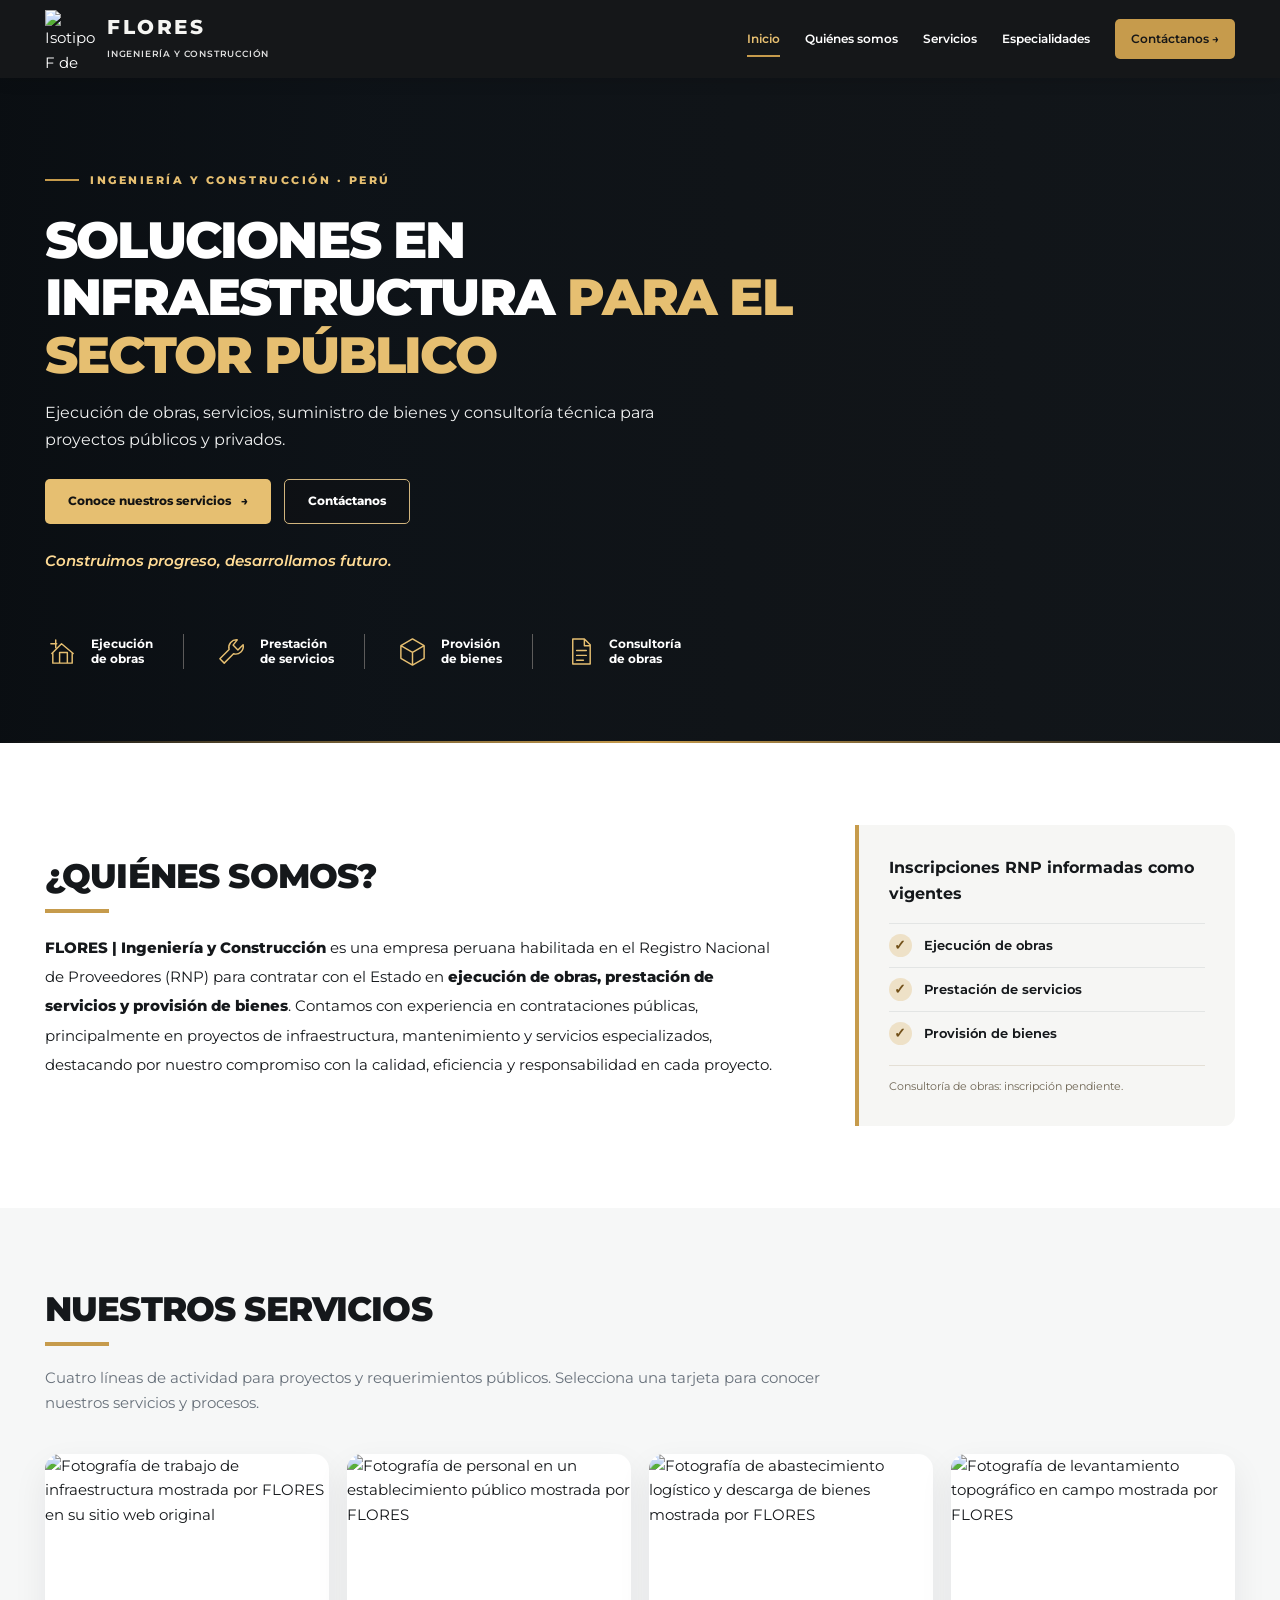
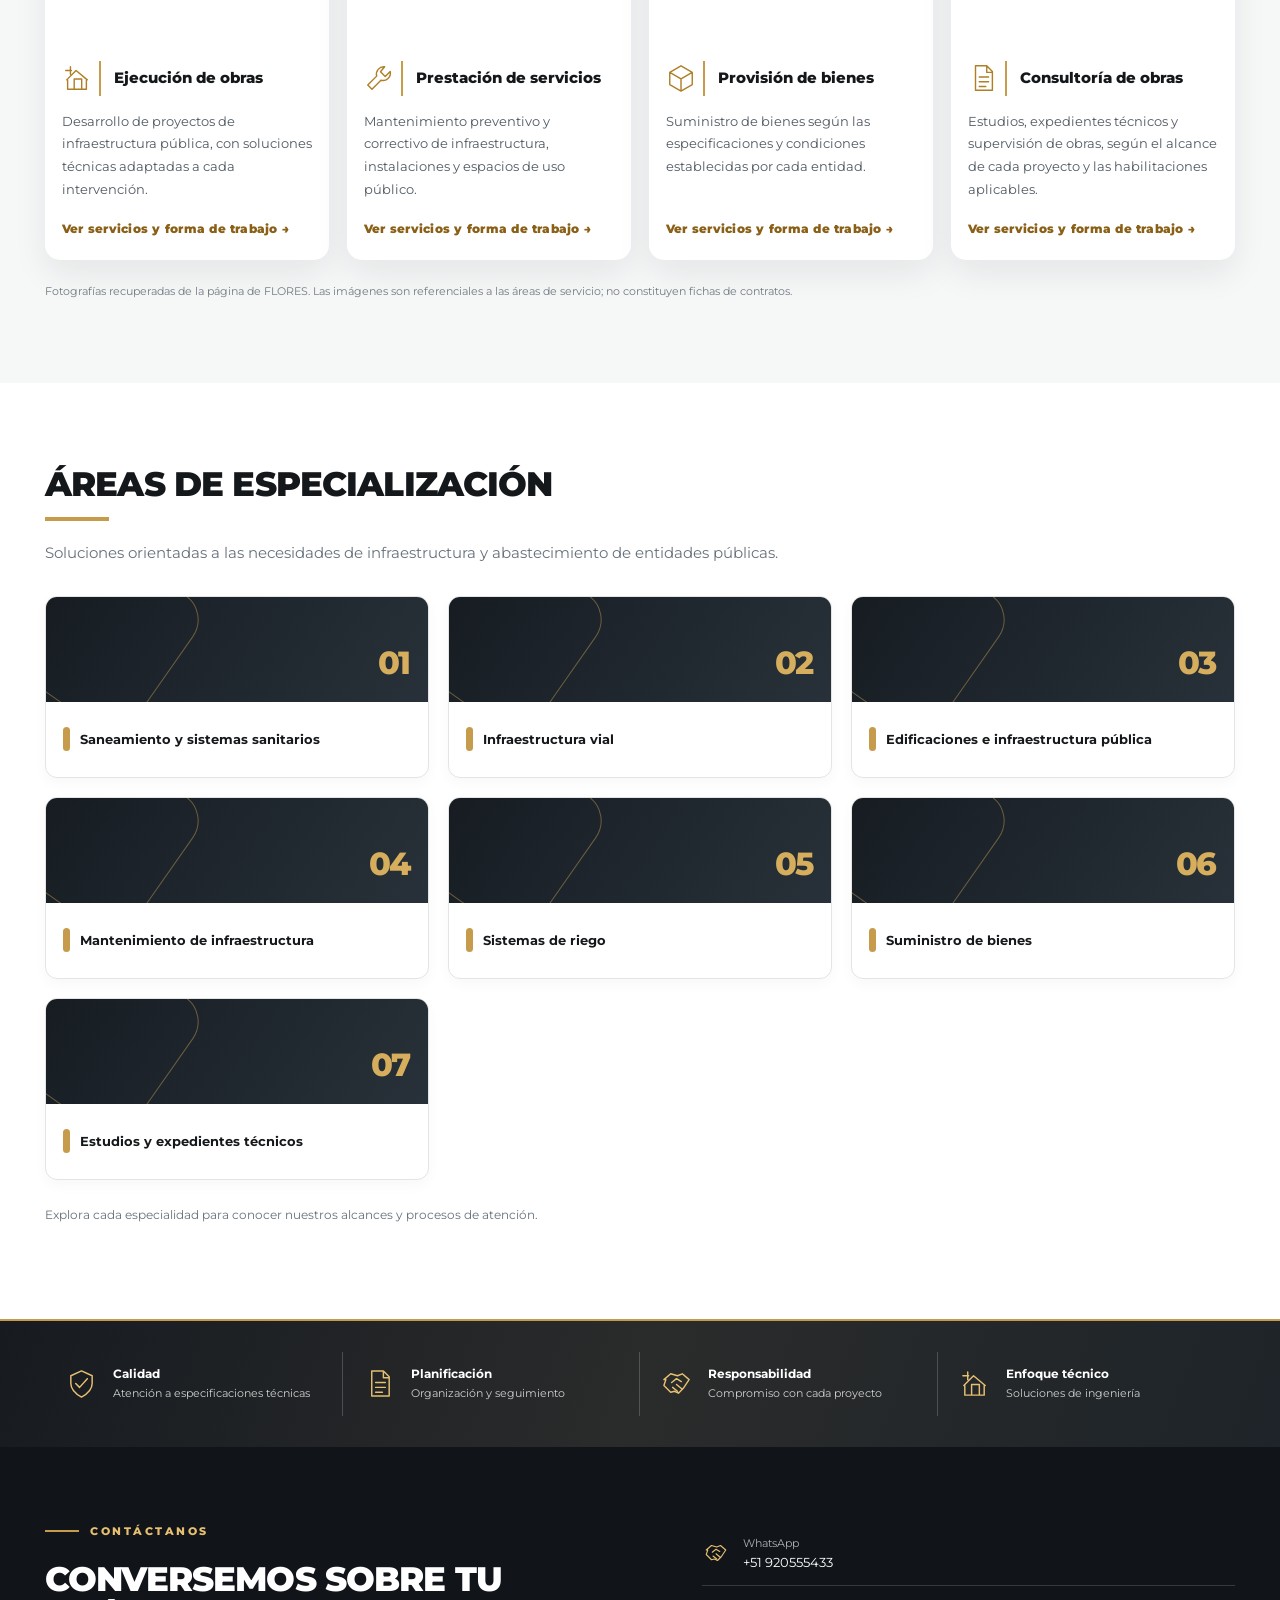
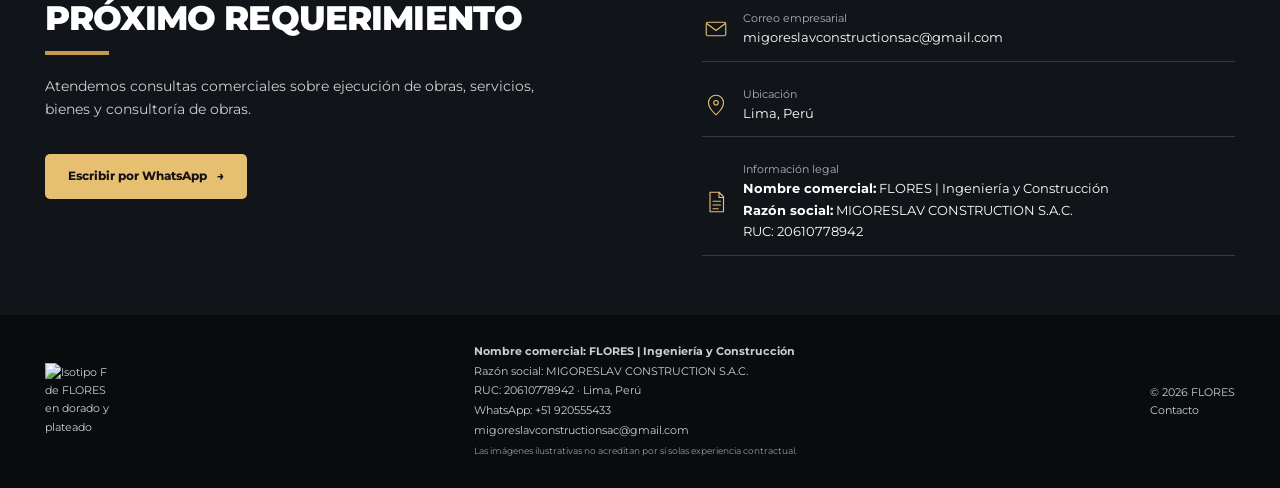
==== index.html @ 7e4ef159 "Add files via upload" ====
<!DOCTYPE html>

<html lang="es"><head><meta charset="utf-8"/><meta content="width=device-width, initial-scale=1" name="viewport"/><meta content="#15181b" name="theme-color"/><meta content="FLORES | Ingeniería y Construcción. Empresa peruana habilitada en el RNP para obras, bienes y servicios. Soluciones de infraestructura y consultoría de obras según habilitaciones vigentes." name="description"/><title>FLORES | Ingeniería y Construcción</title><link href="assets/favicon.png" rel="icon" type="image/png"/><link href="https://fonts.googleapis.com" rel="preconnect"/><link crossorigin="" href="https://fonts.gstatic.com" rel="preconnect"/><link href="https://fonts.googleapis.com/css2?family=Montserrat:wght@400;500;600;700;800;900&amp;display=swap" rel="stylesheet"/><link href="styles.css" rel="stylesheet"/></head><body><a class="skip" href="#contenido">Saltar al contenido</a><svg aria-hidden="true" style="position:absolute;width:0;height:0;overflow:hidden" xmlns="http://www.w3.org/2000/svg"><defs>
<symbol id="i-work" viewbox="0 0 32 32"><path d="M5 18 15 8l12 10M6 18v10h20V18M13 28V17h8v11M4 8h6M9 4v8"></path></symbol>
<symbol id="i-wrench" viewbox="0 0 32 32"><path d="M22 4a8 8 0 0 0-8.5 10L4 23.5 8.5 28l9.6-9.6A8 8 0 0 0 28 9l-5.4 5.4-5-5Z"></path></symbol>
<symbol id="i-box" viewbox="0 0 32 32"><path d="m16 3 12 7v13l-12 7L4 23V10L16 3ZM4 10l12 7 12-7M16 17v13"></path></symbol>
<symbol id="i-check" viewbox="0 0 32 32"><path d="M16 3 27 8v8c0 7-5.5 11-11 14C10.5 27 5 23 5 16V8L16 3Z"></path><path d="m10 16 4 4 8-9"></path></symbol>
<symbol id="i-mail" viewbox="0 0 32 32"><rect height="18" rx="2" width="26" x="3" y="7"></rect><path d="m4 9 12 9 12-9"></path></symbol>
<symbol id="i-location" viewbox="0 0 32 32"><path d="M26 13c0 8-10 16-10 16S6 21 6 13a10 10 0 1 1 20 0Z"></path><circle cx="16" cy="13" r="3"></circle></symbol>
<symbol id="i-doc" viewbox="0 0 32 32"><path d="M8 3h12l6 6v20H8V3ZM20 3v7h6M12 15h10M12 20h10M12 25h7"></path></symbol>
<symbol id="i-handshake" viewbox="0 0 32 32"><path d="m3 12 7-6 7 2 5-2 7 6-6 9-5 5-4-2-4 1-7-7 2-6Z"></path><path d="m11 15 5-4 5 3M12 20l5 4M16 17l6 5"></path></symbol>
</defs></svg><header class="site-header"><div class="container nav-inner"><a aria-label="FLORES - ir a inicio" class="brand" href="index.html"><img alt="Isotipo F de FLORES en dorado y plateado" class="brand-symbol" src="assets/logo-f-isotipo.webp"/><span><span class="brand-title">FLORES</span><span class="brand-sub">INGENIERÍA Y CONSTRUCCIÓN</span></span></a><button aria-controls="menu-principal" aria-expanded="false" aria-label="Abrir menú" class="menu-toggle">☰</button><nav aria-label="Navegación principal" class="nav-links" id="menu-principal"><a class="active" href="index.html">Inicio</a><a class="" href="index.html#quienes-somos">Quiénes somos</a><a class="" href="index.html#servicios">Servicios</a><a class="" href="index.html#especialidades">Especialidades</a><a class="nav-cta" href="index.html#contacto">Contáctanos →</a></nav></div></header><main id="contenido">
<section class="hero"><div class="container hero-inner"><div class="eyebrow">INGENIERÍA Y CONSTRUCCIÓN · PERÚ</div><h1>SOLUCIONES EN INFRAESTRUCTURA <em>PARA EL SECTOR PÚBLICO</em></h1><p>Ejecución de obras, servicios, suministro de bienes y consultoría técnica para proyectos públicos y privados.</p><div class="btns"><a class="btn btn-gold" href="#servicios">Conoce nuestros servicios <span aria-hidden="true">→</span></a><a class="btn btn-ghost" href="#contacto">Contáctanos</a></div><p class="slogan">Construimos progreso, desarrollamos futuro.</p><div class="hero-tags"><div><span class="mini-icon"><svg aria-hidden="true"><use href="#i-work"></use></svg></span>Ejecución<br/>de obras</div><div><span class="mini-icon"><svg aria-hidden="true"><use href="#i-wrench"></use></svg></span>Prestación<br/>de servicios</div><div><span class="mini-icon"><svg aria-hidden="true"><use href="#i-box"></use></svg></span>Provisión<br/>de bienes</div><div><span class="mini-icon"><svg aria-hidden="true"><use href="#i-doc"></use></svg></span>Consultoría<br/>de obras</div></div></div></section>
<section class="section about" id="quienes-somos"><div class="container about-grid"><div><h2 class="section-heading">¿Quiénes somos?<div class="underline"></div></h2><p class="about-text"><strong>FLORES | Ingeniería y Construcción</strong> es una empresa peruana habilitada en el Registro Nacional de Proveedores (RNP) para contratar con el Estado en <strong>ejecución de obras, prestación de servicios y provisión de bienes</strong>. Contamos con experiencia en contrataciones públicas, principalmente en proyectos de infraestructura, mantenimiento y servicios especializados, destacando por nuestro compromiso con la calidad, eficiencia y responsabilidad en cada proyecto.</p></div><aside aria-label="Inscripciones en el RNP" class="about-aside"><h3>Inscripciones RNP informadas como vigentes</h3><ul><li><span class="check">✓</span> Ejecución de obras</li><li><span class="check">✓</span> Prestación de servicios</li><li><span class="check">✓</span> Provisión de bienes</li></ul><p class="rnp-reminder">Consultoría de obras: inscripción pendiente.</p></aside></div></section>
<section class="section services" id="servicios"><div class="container"><h2 class="section-heading">Nuestros servicios<div class="underline"></div></h2><p class="section-intro">Cuatro líneas de actividad para proyectos y requerimientos públicos. Selecciona una tarjeta para conocer nuestros servicios y procesos.</p><div class="service-grid"><a aria-label="Conocer más sobre ejecución de obras" class="service-card" href="obras.html" title="Abrir información de Ejecución de obras"><img alt="Fotografía de trabajo de infraestructura mostrada por FLORES en su sitio web original" height="540" loading="lazy" src="assets/foto-real-obras.webp" width="720"/><div class="service-body"><div class="service-head"><span class="mini-icon"><svg aria-hidden="true"><use href="#i-work"></use></svg></span><h3>Ejecución de obras</h3></div><p>Desarrollo de proyectos de infraestructura pública, con soluciones técnicas adaptadas a cada intervención.</p><span class="text-link">Ver servicios y forma de trabajo  →</span></div></a><a aria-label="Conocer más sobre prestación de servicios" class="service-card" href="servicios.html" title="Abrir información de Prestación de servicios"><img alt="Fotografía de personal en un establecimiento público mostrada por FLORES" height="540" loading="lazy" src="assets/foto-real-servicios.webp" width="720"/><div class="service-body"><div class="service-head"><span class="mini-icon"><svg aria-hidden="true"><use href="#i-wrench"></use></svg></span><h3>Prestación de servicios</h3></div><p>Mantenimiento preventivo y correctivo de infraestructura, instalaciones y espacios de uso público.</p><span class="text-link">Ver servicios y forma de trabajo  →</span></div></a><a aria-label="Conocer más sobre provisión de bienes" class="service-card" href="bienes.html" title="Abrir información de Provisión de bienes"><img alt="Fotografía de abastecimiento logístico y descarga de bienes mostrada por FLORES" height="540" loading="lazy" src="assets/foto-real-bienes.webp" width="720"/><div class="service-body"><div class="service-head"><span class="mini-icon"><svg aria-hidden="true"><use href="#i-box"></use></svg></span><h3>Provisión de bienes</h3></div><p>Suministro de bienes según las especificaciones y condiciones establecidas por cada entidad.</p><span class="text-link">Ver servicios y forma de trabajo  →</span></div></a><a aria-label="Conocer más sobre consultoría de obras" class="service-card" href="consultoria.html" title="Abrir información de Consultoría de obras"><img alt="Fotografía de levantamiento topográfico en campo mostrada por FLORES" height="540" loading="lazy" src="assets/foto-real-consultoria.webp" width="720"/><div class="service-body"><div class="service-head"><span class="mini-icon"><svg aria-hidden="true"><use href="#i-doc"></use></svg></span><h3>Consultoría de obras</h3></div><p>Estudios, expedientes técnicos y supervisión de obras, según el alcance de cada proyecto y las habilitaciones aplicables.</p><span class="text-link">Ver servicios y forma de trabajo  →</span></div></a></div><p class="photo-note">Fotografías recuperadas de la página de FLORES. Las imágenes son referenciales a las áreas de servicio; no constituyen fichas de contratos.</p></div></section>
<section class="section areas" id="especialidades"><div class="container"><h2 class="section-heading">Áreas de especialización<div class="underline"></div></h2><p class="section-intro">Soluciones orientadas a las necesidades de infraestructura y abastecimiento de entidades públicas.</p><div class="areas-grid"><a class="area-card" href="obras.html"><div aria-hidden="true" class="area-icon-panel"><span class="area-number">01</span></div><h3><span aria-hidden="true"></span>Saneamiento y sistemas sanitarios</h3></a><a class="area-card" href="obras.html"><div aria-hidden="true" class="area-icon-panel"><span class="area-number">02</span></div><h3><span aria-hidden="true"></span>Infraestructura vial</h3></a><a class="area-card" href="obras.html"><div aria-hidden="true" class="area-icon-panel"><span class="area-number">03</span></div><h3><span aria-hidden="true"></span>Edificaciones e infraestructura pública</h3></a><a class="area-card" href="servicios.html"><div aria-hidden="true" class="area-icon-panel"><span class="area-number">04</span></div><h3><span aria-hidden="true"></span>Mantenimiento de infraestructura</h3></a><a class="area-card" href="obras.html"><div aria-hidden="true" class="area-icon-panel"><span class="area-number">05</span></div><h3><span aria-hidden="true"></span>Sistemas de riego</h3></a><a class="area-card" href="bienes.html"><div aria-hidden="true" class="area-icon-panel"><span class="area-number">06</span></div><h3><span aria-hidden="true"></span>Suministro de bienes</h3></a><a class="area-card" href="consultoria.html"><div aria-hidden="true" class="area-icon-panel"><span class="area-number">07</span></div><h3><span aria-hidden="true"></span>Estudios y expedientes técnicos</h3></a></div><p class="areas-note">Explora cada especialidad para conocer nuestros alcances y procesos de atención.</p></div></section>
<section aria-label="Nuestra forma de trabajar" class="proof"><div class="container proof-grid"><div class="proof-item"><span class="mini-icon"><svg aria-hidden="true"><use href="#i-check"></use></svg></span><div><strong>Calidad</strong><small>Atención a especificaciones técnicas</small></div></div><div class="proof-item"><span class="mini-icon"><svg aria-hidden="true"><use href="#i-doc"></use></svg></span><div><strong>Planificación</strong><small>Organización y seguimiento</small></div></div><div class="proof-item"><span class="mini-icon"><svg aria-hidden="true"><use href="#i-handshake"></use></svg></span><div><strong>Responsabilidad</strong><small>Compromiso con cada proyecto</small></div></div><div class="proof-item"><span class="mini-icon"><svg aria-hidden="true"><use href="#i-work"></use></svg></span><div><strong>Enfoque técnico</strong><small>Soluciones de ingeniería</small></div></div></div></section>
<section class="contact" id="contacto"><div class="container contact-grid"><div><div class="eyebrow">CONTÁCTANOS</div><h2 class="section-heading" style="margin-top:20px">Conversemos sobre tu próximo requerimiento<div class="underline"></div></h2><p>Atendemos consultas comerciales sobre ejecución de obras, servicios, bienes y consultoría de obras.</p><a class="btn btn-gold" href="https://wa.me/51920555433?text=Hola%2C%20quisiera%20realizar%20una%20consulta%20comercial%20a%20FLORES." rel="noopener noreferrer" target="_blank">Escribir por WhatsApp <span aria-hidden="true">→</span></a></div><div class="contact-cards"><div class="contact-line"><span class="mini-icon"><svg aria-hidden="true"><use href="#i-handshake"></use></svg></span><div><small>WhatsApp</small><a href="https://wa.me/51920555433?text=Hola%2C%20quisiera%20realizar%20una%20consulta%20comercial%20a%20FLORES." rel="noopener noreferrer" target="_blank">+51 920555433</a></div></div>
<div class="contact-line"><span class="mini-icon"><svg aria-hidden="true"><use href="#i-mail"></use></svg></span><div><small>Correo empresarial</small><a href="mailto:migoreslavconstructionsac@gmail.com">migoreslavconstructionsac@gmail.com</a></div></div>
<div class="contact-line"><span class="mini-icon"><svg aria-hidden="true"><use href="#i-location"></use></svg></span><div><small>Ubicación</small>Lima, Perú</div></div>
<div class="contact-line"><span class="mini-icon"><svg aria-hidden="true"><use href="#i-doc"></use></svg></span><div><small>Información legal</small><strong>Nombre comercial:</strong> FLORES | Ingeniería y Construcción<br/><strong>Razón social:</strong> MIGORESLAV CONSTRUCTION S.A.C.<br/>RUC: 20610778942</div></div></div></div></section>
</main><footer class="footer"><div class="container footer-wrap"><a aria-label="Volver al inicio" href="index.html"><img alt="Isotipo F de FLORES en dorado y plateado" class="footer-mark" src="assets/logo-f-isotipo.webp"/></a><div class="footer-info"><strong>Nombre comercial: FLORES | Ingeniería y Construcción</strong><br/>Razón social: MIGORESLAV CONSTRUCTION S.A.C.<br/>RUC: 20610778942 · Lima, Perú<br/>WhatsApp: <a href="https://wa.me/51920555433?text=Hola%2C%20quisiera%20realizar%20una%20consulta%20comercial%20a%20FLORES." rel="noopener noreferrer" target="_blank">+51 920555433</a><br/><a href="mailto:migoreslavconstructionsac@gmail.com">migoreslavconstructionsac@gmail.com</a><br/><small>Las imágenes ilustrativas no acreditan por sí solas experiencia contractual.</small></div><div class="legal">© 2026 FLORES<br/><a href="index.html#contacto">Contacto</a></div></div></footer><script defer="" src="scripts.js"></script></body></html>
---- styles.css ----
:root{--ink:#15181b;--graphite:#22282d;--gold:#c69b4c;--gold-light:#e6bf71;--paper:#f6f6f4;--white:#fff;--muted:#68717b;--line:#e3e5e4;--radius:15px;--shadow:0 14px 34px rgba(17,24,39,.075)}
*,*::before,*::after{box-sizing:border-box}html{scroll-behavior:smooth;scroll-padding-top:86px}body{margin:0;color:var(--ink);font-family:'Montserrat','Segoe UI',Arial,sans-serif;background:#fff;font-size:15px;line-height:1.65}img{max-width:100%;display:block}a{color:inherit;text-decoration:none}a:focus-visible,button:focus-visible{outline:3px solid #dbaa50;outline-offset:3px}button{font:inherit;cursor:pointer}.container{width:min(1190px,calc(100% - 52px));margin-inline:auto}.skip{position:absolute;left:-9999px;top:0;background:#fff;color:#000;padding:12px;z-index:999}.skip:focus{left:10px;top:10px}.gold{color:var(--gold-light)}
.site-header{position:sticky;top:0;z-index:50;background:rgba(17,19,21,.98);color:#fff;box-shadow:0 2px 15px #0002}.nav-inner{min-height:78px;display:flex;align-items:center;justify-content:space-between;gap:22px}.brand{display:flex;align-items:center;gap:12px;min-width:250px}.brand-symbol{width:50px;height:58px;object-fit:cover;object-position:center;filter:contrast(1.05)}.brand-title{font-size:20px;font-weight:800;line-height:1;letter-spacing:.13em;color:#f5f5f2}.brand-sub{display:block;color:#e0e0e0;font-size:9px;font-weight:600;letter-spacing:.09em;line-height:1.4;margin-top:6px}.nav-links{display:flex;align-items:center;gap:25px}.nav-links a{position:relative;font-weight:600;font-size:12px;white-space:nowrap;padding:10px 0;transition:color .15s}.nav-links a:hover,.nav-links a.active{color:var(--gold-light)}.nav-links a.active::after{content:'';height:2px;width:100%;position:absolute;bottom:2px;left:0;background:var(--gold)}.nav-cta{background:var(--gold);color:#171717!important;border-radius:5px;padding:10px 16px!important}.nav-cta:hover{background:var(--gold-light)}.menu-toggle{display:none;width:43px;height:43px;border:1px solid #676565;background:transparent;border-radius:8px;color:#fff;font-size:25px;line-height:1}
.hero{position:relative;overflow:hidden;min-height:615px;display:flex;align-items:center;background:#12171c}.hero::before{content:'';position:absolute;inset:0;background-image:linear-gradient(90deg,rgba(10,14,18,.98) 0%,rgba(13,18,23,.88) 29%,rgba(15,17,19,.43) 66%,rgba(14,16,17,.14)),url('assets/portada.webp');background-size:cover;background-position:center right;transform:scale(1.01)}.hero::after{content:'';position:absolute;left:0;bottom:0;right:0;height:2px;background:linear-gradient(90deg,transparent,var(--gold),transparent)}.hero-inner{position:relative;z-index:1;color:#fff;padding:93px 0 74px}.eyebrow{color:var(--gold-light);font-size:11px;text-transform:uppercase;letter-spacing:.23em;font-weight:800;display:flex;align-items:center;gap:11px}.eyebrow::before{content:'';height:2px;width:34px;background:var(--gold)}.hero h1{font-size:clamp(31px,4vw,56px);max-width:790px;margin:22px 0 17px;line-height:1.12;font-weight:850;letter-spacing:-.035em}.hero h1 em{font-style:normal;color:var(--gold-light)}.hero p{font-size:16px;max-width:615px;margin:0 0 26px;color:#f0f1f1}.hero .slogan{font-size:15px;font-weight:600;font-style:italic;color:#ffdb95;margin-top:25px}.btns{display:flex;flex-wrap:wrap;gap:13px}.btn{display:inline-flex;align-items:center;justify-content:center;gap:10px;padding:13px 23px;border-radius:5px;font-weight:750;font-size:12px;line-height:1.2;transition:transform .18s,background .18s;min-height:45px}.btn:hover{transform:translateY(-2px)}.btn-gold{background:var(--gold-light);color:#131313}.btn-gold:hover{background:#f4c975}.btn-ghost{border:1px solid #d1b57e;color:#fff;background:#10101044}.btn-ghost:hover{background:#ffffff1a}.hero-tags{display:flex;gap:30px;flex-wrap:wrap;margin-top:60px}.hero-tags>div{display:flex;align-items:center;gap:11px;padding-right:30px;border-right:1px solid #b9b0a977;color:#fff;font-size:12px;font-weight:700;line-height:1.25}.hero-tags>div:last-child{border:none}.mini-icon{width:35px;height:35px;display:grid;place-items:center;color:var(--gold-light)}.mini-icon svg{height:31px;width:31px;stroke:currentColor;fill:none;stroke-width:1.5;stroke-linecap:round;stroke-linejoin:round}
.section{padding:82px 0}.section-heading{margin:0 0 20px;font-size:clamp(24px,2.65vw,34px);font-weight:850;line-height:1.15;letter-spacing:-.025em;text-transform:uppercase}.underline{width:64px;height:4px;background:var(--gold);margin-top:13px}.section-intro{color:var(--muted);max-width:790px;margin-top:15px}.about{background:#fff}.about-grid{display:grid;grid-template-columns:1.4fr .72fr;gap:70px;align-items:center}.about-text{font-size:15px;line-height:1.95;max-width:820px}.about-text strong{font-weight:800}.about-aside{background:var(--paper);border-left:4px solid var(--gold);border-radius:0 11px 11px 0;padding:30px}.about-aside h3{margin:0 0 16px;font-size:16px}.about-aside ul{margin:0;padding:0;list-style:none}.about-aside li{display:flex;align-items:center;gap:12px;padding:10px 0;border-top:1px solid var(--line);font-size:13px;font-weight:650}.check{display:inline-grid;place-items:center;background:#eee1c7;color:#725019;font-size:14px;width:23px;height:23px;border-radius:50%;flex-shrink:0}
.services{background:#f6f7f7}.service-grid{display:grid;grid-template-columns:repeat(4,minmax(0,1fr));gap:18px;margin-top:38px}.service-card{border-radius:var(--radius);overflow:hidden;background:#fff;box-shadow:var(--shadow);display:flex;flex-direction:column;transition:transform .23s,box-shadow .23s}.service-card:hover{transform:translateY(-5px);box-shadow:0 17px 35px #0002}.service-card img{height:190px;width:100%;object-fit:cover}.service-card:nth-child(3) img{object-position:center}.service-body{padding:24px 23px 23px;flex:1;display:flex;flex-direction:column}.service-head{display:flex;align-items:center;gap:13px}.service-head .mini-icon{height:35px;width:39px;color:#ae7f26;border-right:2px solid var(--gold);padding-right:12px;flex-shrink:0}.service-head svg{width:30px;height:30px}.service-head h3{font-size:17px;line-height:1.2;margin:0;font-weight:800}.service-body p{font-size:13px;line-height:1.75;color:#505962;margin:14px 0 18px}.text-link{display:inline-flex;gap:7px;align-items:center;font-size:12px;color:#8a6017;font-weight:850;letter-spacing:.02em;margin-top:auto}.text-link:hover{text-decoration:underline}
.areas{background:white}.areas-grid{display:grid;grid-template-columns:repeat(3,minmax(0,1fr));gap:19px;margin-top:30px}.area-card{min-width:0;background:white;border:1px solid var(--line);border-radius:12px;overflow:hidden;box-shadow:0 5px 14px #00000008;transition:transform .2s}.area-card:hover{transform:translateY(-3px)}.area-card img{width:100%;height:157px;object-fit:cover}.area-card h3{font-size:13px;margin:0;padding:15px 17px;line-height:1.3;min-height:68px;display:flex;align-items:center;gap:10px}.area-card h3 span{width:7px;height:24px;background:var(--gold);display:inline-block;flex-shrink:0;border-radius:4px}.areas-note{font-size:12px;color:#66717c;margin-top:25px}
.proof{padding:31px 0;background:linear-gradient(110deg,#171b20,#2a2b2b 50%,#1e2429);color:white;border-top:2px solid var(--gold)}.proof-grid{display:grid;grid-template-columns:repeat(4,1fr)}.proof-item{display:flex;gap:14px;align-items:center;padding:14px 19px;border-right:1px solid #ffffff31}.proof-item:last-child{border:none}.proof-item strong{display:block;font-size:12px;line-height:1.3}.proof-item small{display:block;color:#cfd0cf;font-size:11px;line-height:1.5;margin-top:4px}.proof-item .mini-icon{flex-shrink:0}
.contact{background:#111519;color:#fff;padding:75px 0 59px}.contact .section-heading{color:#fff}.contact-grid{display:grid;grid-template-columns:1.1fr 1fr;gap:70px}.contact p{font-size:14px;color:#cad0d2;max-width:500px}.contact-cards{display:grid;gap:11px}.contact-line{border-bottom:1px solid #ffffff28;padding:12px 0;display:grid;grid-template-columns:28px 1fr;gap:13px;align-items:center;font-size:13px}.contact-line .mini-icon{width:28px;height:28px}.contact-line .mini-icon svg{width:24px;height:24px}.contact-line small{display:block;color:#aab2b5;font-size:11px}.contact-line a:hover{color:var(--gold-light)}.contact .btn{margin-top:19px}.footer{background:#090b0d;color:#cbd0d1;padding:27px 0;font-size:11px}.footer-wrap{display:flex;align-items:center;justify-content:space-between;gap:28px}.footer-info{line-height:1.8}.footer small{color:#979c9d}.footer-mark{width:76px;height:76px;object-fit:cover;object-position:center}.legal{font-size:11px}
.page-hero{position:relative;min-height:355px;display:flex;align-items:center;background-color:#14191e;color:#fff;overflow:hidden}.page-hero::before{content:'';position:absolute;inset:0;background:linear-gradient(90deg,#11181df5 2%,#13181ddd 47%,#15181b44),var(--hero-img);background-position:center,center;background-size:cover}.page-hero .container{position:relative;z-index:1;padding:61px 0}.page-hero h1{font-size:clamp(32px,4vw,49px);margin:10px 0 12px;line-height:1.15}.page-hero p{max-width:710px;font-size:15px;color:#e5e5e5}.breadcrumbs{font-size:11px;color:#e8c17e;font-weight:700;letter-spacing:.03em}.breadcrumbs a:hover{text-decoration:underline}.detail-head{padding:55px 0 20px}.detail-head p{max-width:890px;color:#4f5862;margin-top:20px}.detail-grid{display:grid;grid-template-columns:repeat(2,1fr);gap:25px;margin-top:28px;margin-bottom:76px}.detail-card{background:white;border:1px solid var(--line);border-radius:var(--radius);overflow:hidden;box-shadow:var(--shadow)}.detail-card img{height:230px;width:100%;object-fit:cover}.detail-card-body{padding:25px}.detail-card h2{margin:0 0 11px;font-size:19px;line-height:1.3}.detail-card p{font-size:13px;color:#59636b;line-height:1.75;margin:0}.detail-note{background:#f8f3ea;border-left:3px solid #cda456;padding:16px 23px;margin-top:15px;border-radius:0 6px 6px 0;color:#5f574c;font-size:12px}.detail-cta{background:#f3f3f0;padding:55px 0}.detail-cta-inner{display:flex;justify-content:space-between;align-items:center;gap:20px}.detail-cta h2{margin:0 0 6px;font-size:25px}.detail-cta p{margin:0;font-size:13px;color:#63707a}.detail-cta .btn{flex-shrink:0}
@media(max-width:1000px){.container{width:min(1100px,calc(100% - 42px))}.nav-links{gap:15px}.nav-links a{font-size:11px}.brand{min-width:210px}.about-grid{gap:30px}.service-grid{grid-template-columns:repeat(2,minmax(0,1fr));gap:18px}.service-head h3{font-size:15px}}
@media(max-width:760px){.container{width:calc(100% - 34px)}.nav-inner{min-height:69px}.brand{min-width:0}.brand-title{font-size:16px}.brand-sub{font-size:7.5px}.brand-symbol{width:42px;height:48px}.menu-toggle{display:inline-grid;place-items:center}.nav-links{display:none;position:absolute;left:0;right:0;top:69px;padding:13px 18px 22px;background:#15191c;border-top:1px solid #434343;flex-direction:column;align-items:stretch;gap:0}.nav-links.open{display:flex}.nav-links a{font-size:14px;padding:14px 12px}.nav-links a.active::after{width:42px;left:12px}.nav-cta{margin-top:8px;text-align:center}.hero{min-height:570px}.hero::before{background-image:linear-gradient(90deg,#0b1118e8,#111922b8 55%,#1119227a),url('assets/portada.webp');background-position:center right 38%}.hero-inner{padding:70px 0 57px}.hero h1{font-size:clamp(31px,8vw,44px);max-width:560px}.hero p{font-size:14px}.hero-tags{margin-top:45px;gap:16px}.hero-tags>div{font-size:10px;padding-right:12px;gap:5px}.mini-icon{width:27px;height:27px}.mini-icon svg{width:24px;height:24px}.section{padding:55px 0}.about-grid{grid-template-columns:1fr;gap:25px}.about-aside{padding:24px}.service-grid{grid-template-columns:1fr;gap:22px;max-width:520px;margin-inline:auto}.service-card img{height:240px}.service-body{padding:20px}.areas-grid{grid-template-columns:repeat(2,1fr);gap:12px}.area-card img{height:134px}.area-card h3{font-size:12px;min-height:66px}.proof-grid{grid-template-columns:repeat(2,1fr)}.proof-item{border-bottom:1px solid #fff2;padding:15px 7px}.proof-item:nth-child(2){border-right:none}.proof-item:nth-child(n+3){border-bottom:none}.contact-grid{grid-template-columns:1fr;gap:20px}.contact{padding:56px 0 45px}.footer-wrap{align-items:flex-start}.detail-grid{grid-template-columns:1fr}.page-hero{min-height:325px}.detail-cta-inner{align-items:flex-start;flex-direction:column}}
@media(max-width:420px){.brand-title{font-size:15px;letter-spacing:.08em}.brand-sub{font-size:7px}.hero-tags{gap:10px}.hero-tags>div{border:0;padding:0;width:calc(50% - 10px)}.hero h1{font-size:30px}.btn{padding:12px 16px}.area-card img{height:110px}.area-card h3{font-size:11px;padding:12px}.footer-wrap{gap:9px}.footer-mark{width:49px;height:49px}.footer{font-size:10px}}
@media(prefers-reduced-motion:reduce){html{scroll-behavior:auto}*,*::before,*::after{transition:none!important}}

@media (min-width: 1100px){.service-body{padding:22px 17px}.service-head h3{font-size:15px}.service-card img{height:185px}}

.contact-line a{overflow-wrap:anywhere}.contact-line strong{font-weight:700}.brand-symbol{object-fit:contain}.footer-mark{object-fit:contain}

/* Versión 4 áreas: fotos de FLORES y páginas de trabajo */
.service-card{position:relative;cursor:pointer;outline-offset:4px}
.service-card:focus-visible,.area-card:focus-visible{outline:3px solid #bd8c3b}
.service-card:hover .text-link{color:#765013;text-decoration:underline}
.service-card img{object-fit:cover;object-position:center;aspect-ratio:4/3}
.photo-note{margin:23px 0 0;font-size:11px;color:#737c84;line-height:1.6}
.process-section{background:#f5f6f5;padding:64px 0 75px}
.process-grid{display:grid;grid-template-columns:repeat(4,minmax(0,1fr));gap:17px;margin-top:33px}
.process-step{background:#fff;border:1px solid #e7e1d4;border-radius:11px;padding:24px 21px;box-shadow:0 5px 12px #00000007}
.process-num{display:block;color:#b48a3e;font-size:29px;font-weight:800;letter-spacing:-.06em;line-height:1;margin-bottom:22px}
.process-step h3{font-size:15px;line-height:1.35;margin:0 0 8px}
.process-step p{font-size:12px;line-height:1.65;color:#596169;margin:0}
@media(max-width:950px){.process-grid{grid-template-columns:repeat(2,minmax(0,1fr))}}
@media(max-width:550px){.process-grid{grid-template-columns:1fr}.process-section{padding:50px 0}}

/* Edición final: sin fotografías repetidas en las fichas interiores */
.detail-grid{gap:19px;margin-top:30px;margin-bottom:45px}
.detail-card--text{position:relative;border:1px solid #e4e7e7;border-top:3px solid #c69b4c;box-shadow:0 7px 18px rgba(16,24,40,.04);transition:transform .18s,box-shadow .18s}
.detail-card--text:hover{transform:translateY(-2px);box-shadow:0 10px 22px rgba(16,24,40,.09)}
.detail-card--text .detail-card-body{padding:25px 27px 26px}
.detail-card-num{display:block;font-size:12px;font-weight:800;letter-spacing:.16em;color:#a97925;margin-bottom:14px}
.detail-card--text h2{font-size:18px;margin-bottom:10px}
.detail-card--text p{font-size:13px;line-height:1.78;color:#56616b;margin-bottom:15px}
.task-list{list-style:none;padding:0;margin:0;border-top:1px solid #ecebea;padding-top:13px}
.task-list li{position:relative;color:#48525b;font-size:12px;line-height:1.7;padding:2px 0 2px 19px}
.task-list li:before{content:'✓';position:absolute;left:0;top:2px;color:#b0863b;font-weight:800}
.area-icon-panel{height:105px;background:linear-gradient(125deg,#161c22,#283139);display:flex;justify-content:flex-end;align-items:flex-end;padding:12px 18px;position:relative;overflow:hidden}
.area-icon-panel:before{content:'';position:absolute;left:-27px;top:-45px;height:160px;width:160px;transform:rotate(35deg);border:1px solid #e2b55d66;border-radius:30px}
.area-number{color:#e1b660;font-weight:800;font-size:32px;opacity:.94;letter-spacing:-.04em}
.area-card h3{min-height:75px}
.page-hero--real{min-height:340px}
.rnp-reminder{font-size:11px;line-height:1.6;color:#6f6655;border-top:1px solid #e4dfd5;padding-top:12px;margin:10px 0 0}
@media(max-width:760px){.detail-card--text .detail-card-body{padding:22px}.detail-grid{gap:15px}.area-icon-panel{height:83px}}
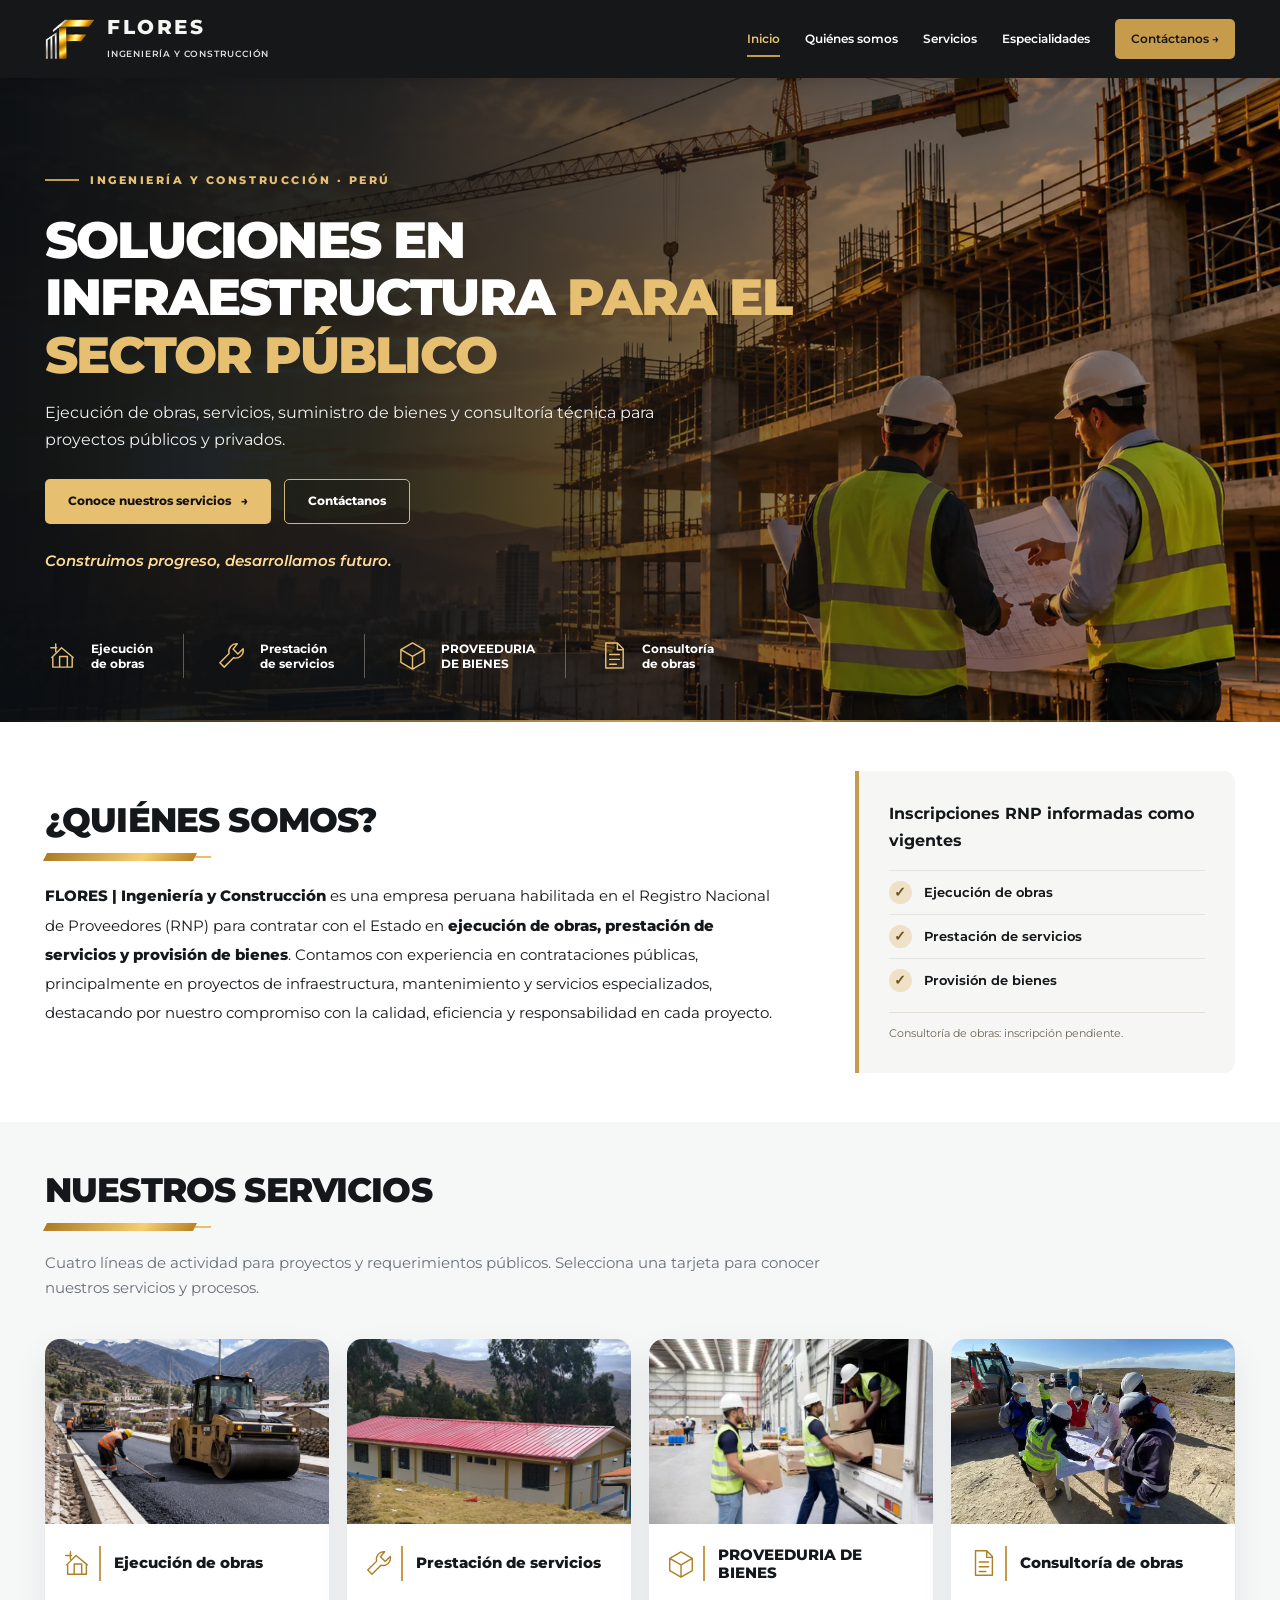
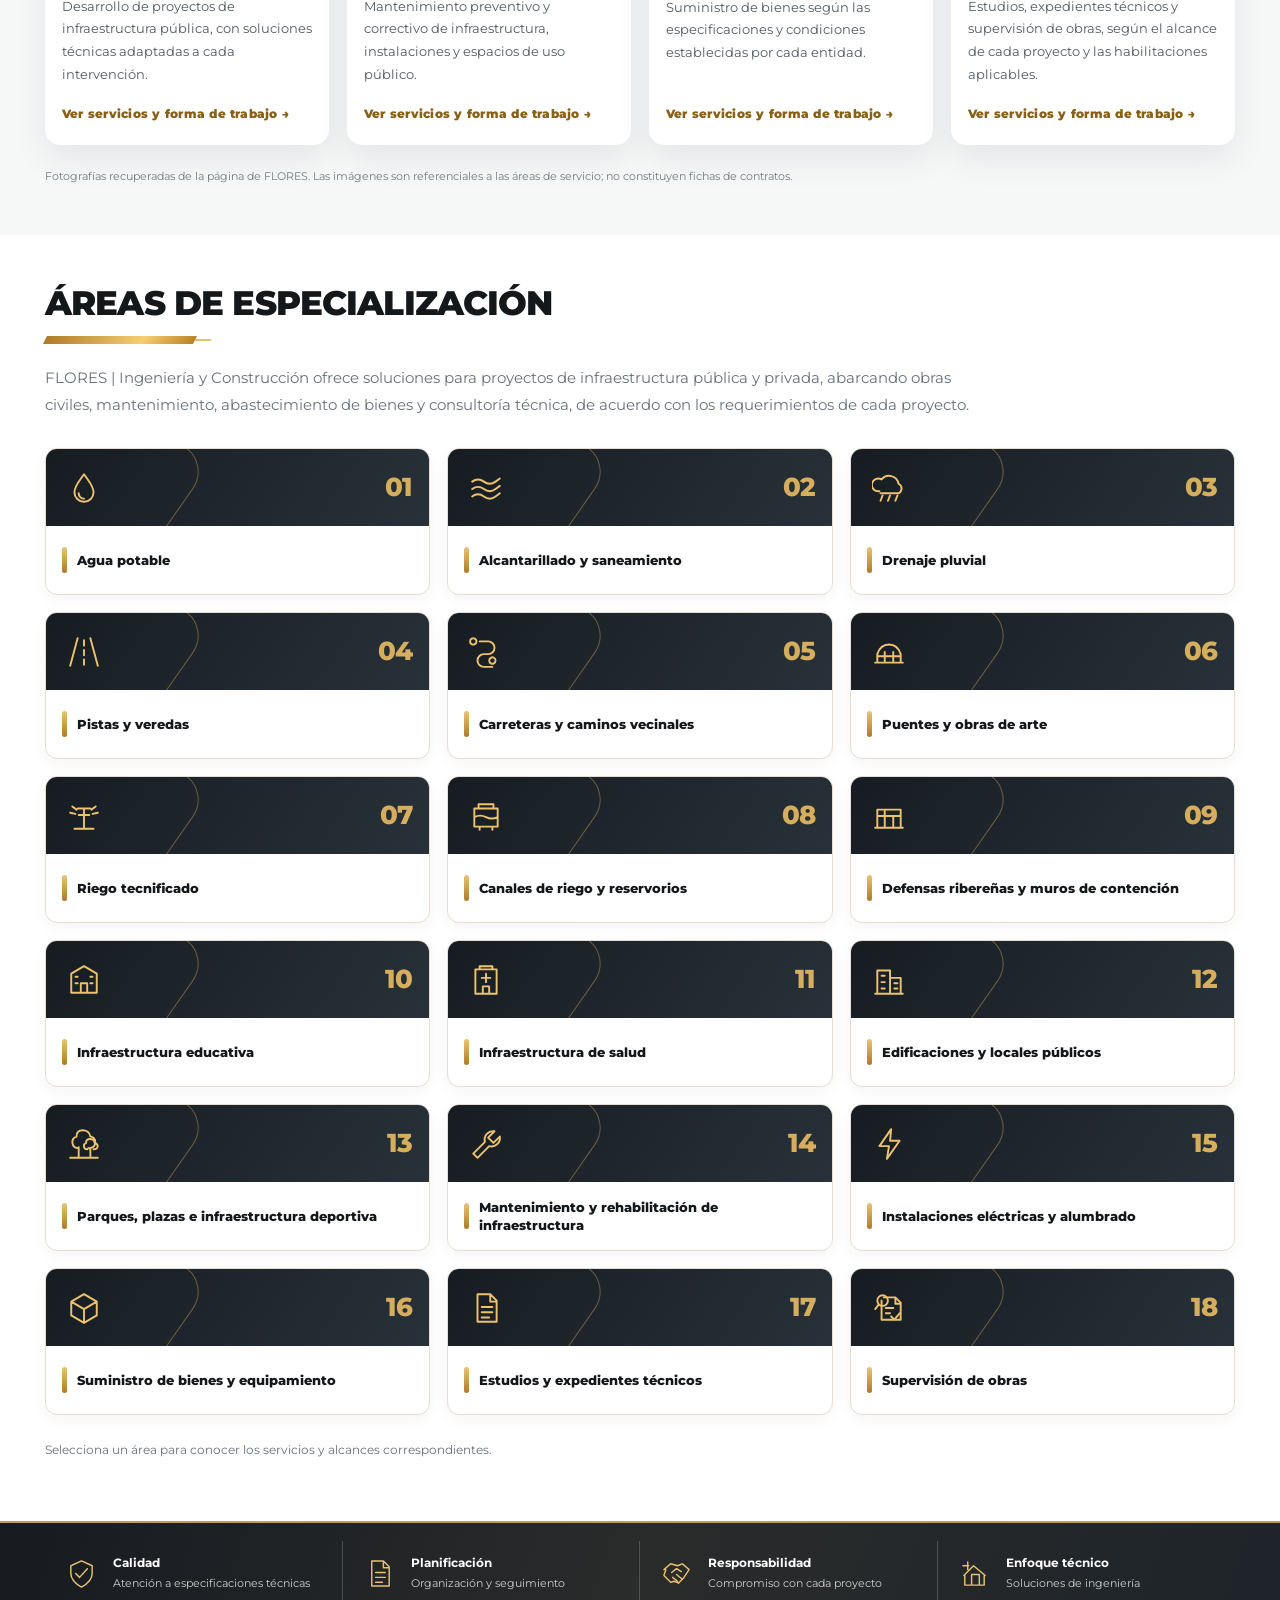
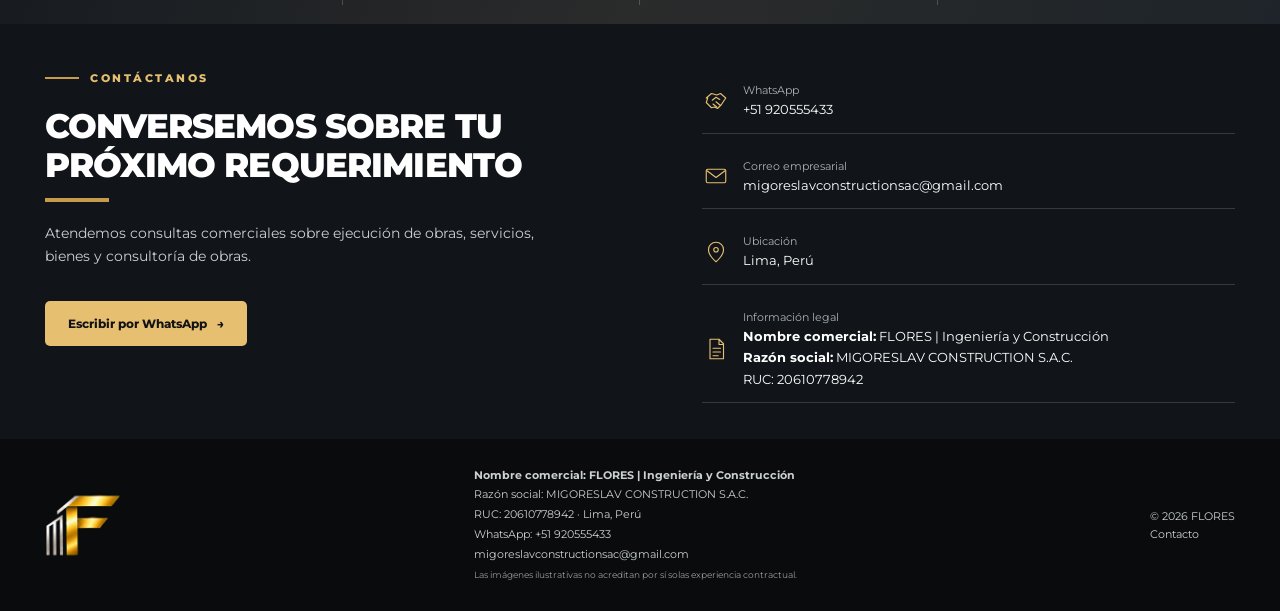
==== commit f03170e1: "Add files via upload" ====
--- a/index.html
+++ b/index.html
@@ -1,6 +1,6 @@
 <!DOCTYPE html>
 
-<html lang="es"><head><meta charset="utf-8"/><meta content="width=device-width, initial-scale=1" name="viewport"/><meta content="#15181b" name="theme-color"/><meta content="FLORES | Ingeniería y Construcción. Empresa peruana habilitada en el RNP para obras, bienes y servicios. Soluciones de infraestructura y consultoría de obras según habilitaciones vigentes." name="description"/><title>FLORES | Ingeniería y Construcción</title><link href="assets/favicon.png" rel="icon" type="image/png"/><link href="https://fonts.googleapis.com" rel="preconnect"/><link crossorigin="" href="https://fonts.gstatic.com" rel="preconnect"/><link href="https://fonts.googleapis.com/css2?family=Montserrat:wght@400;500;600;700;800;900&amp;display=swap" rel="stylesheet"/><link href="styles.css" rel="stylesheet"/></head><body><a class="skip" href="#contenido">Saltar al contenido</a><svg aria-hidden="true" style="position:absolute;width:0;height:0;overflow:hidden" xmlns="http://www.w3.org/2000/svg"><defs>
+<html lang="es"><head><meta charset="utf-8"/><meta content="width=device-width, initial-scale=1" name="viewport"/><meta content="#15181b" name="theme-color"/><meta content="FLORES | Ingeniería y Construcción. Empresa peruana habilitada en el RNP para obras, bienes y servicios. Soluciones de infraestructura y consultoría de obras según habilitaciones vigentes." name="description"/><title>FLORES | Ingeniería y Construcción</title><link href="assets/favicon.png" rel="icon" type="image/png"/><link href="https://fonts.googleapis.com" rel="preconnect"/><link crossorigin="" href="https://fonts.gstatic.com" rel="preconnect"/><link href="https://fonts.googleapis.com/css2?family=Montserrat:wght@400;500;600;700;800;900&amp;display=swap" rel="stylesheet"/><link href="styles.css" rel="stylesheet"/></head><body class="home-page"><a class="skip" href="#contenido">Saltar al contenido</a><svg aria-hidden="true" style="position:absolute;width:0;height:0;overflow:hidden" xmlns="http://www.w3.org/2000/svg"><defs>
 <symbol id="i-work" viewbox="0 0 32 32"><path d="M5 18 15 8l12 10M6 18v10h20V18M13 28V17h8v11M4 8h6M9 4v8"></path></symbol>
 <symbol id="i-wrench" viewbox="0 0 32 32"><path d="M22 4a8 8 0 0 0-8.5 10L4 23.5 8.5 28l9.6-9.6A8 8 0 0 0 28 9l-5.4 5.4-5-5Z"></path></symbol>
 <symbol id="i-box" viewbox="0 0 32 32"><path d="m16 3 12 7v13l-12 7L4 23V10L16 3ZM4 10l12 7 12-7M16 17v13"></path></symbol>
@@ -10,10 +10,10 @@
 <symbol id="i-doc" viewbox="0 0 32 32"><path d="M8 3h12l6 6v20H8V3ZM20 3v7h6M12 15h10M12 20h10M12 25h7"></path></symbol>
 <symbol id="i-handshake" viewbox="0 0 32 32"><path d="m3 12 7-6 7 2 5-2 7 6-6 9-5 5-4-2-4 1-7-7 2-6Z"></path><path d="m11 15 5-4 5 3M12 20l5 4M16 17l6 5"></path></symbol>
 </defs></svg><header class="site-header"><div class="container nav-inner"><a aria-label="FLORES - ir a inicio" class="brand" href="index.html"><img alt="Isotipo F de FLORES en dorado y plateado" class="brand-symbol" src="assets/logo-f-isotipo.webp"/><span><span class="brand-title">FLORES</span><span class="brand-sub">INGENIERÍA Y CONSTRUCCIÓN</span></span></a><button aria-controls="menu-principal" aria-expanded="false" aria-label="Abrir menú" class="menu-toggle">☰</button><nav aria-label="Navegación principal" class="nav-links" id="menu-principal"><a class="active" href="index.html">Inicio</a><a class="" href="index.html#quienes-somos">Quiénes somos</a><a class="" href="index.html#servicios">Servicios</a><a class="" href="index.html#especialidades">Especialidades</a><a class="nav-cta" href="index.html#contacto">Contáctanos →</a></nav></div></header><main id="contenido">
-<section class="hero"><div class="container hero-inner"><div class="eyebrow">INGENIERÍA Y CONSTRUCCIÓN · PERÚ</div><h1>SOLUCIONES EN INFRAESTRUCTURA <em>PARA EL SECTOR PÚBLICO</em></h1><p>Ejecución de obras, servicios, suministro de bienes y consultoría técnica para proyectos públicos y privados.</p><div class="btns"><a class="btn btn-gold" href="#servicios">Conoce nuestros servicios <span aria-hidden="true">→</span></a><a class="btn btn-ghost" href="#contacto">Contáctanos</a></div><p class="slogan">Construimos progreso, desarrollamos futuro.</p><div class="hero-tags"><div><span class="mini-icon"><svg aria-hidden="true"><use href="#i-work"></use></svg></span>Ejecución<br/>de obras</div><div><span class="mini-icon"><svg aria-hidden="true"><use href="#i-wrench"></use></svg></span>Prestación<br/>de servicios</div><div><span class="mini-icon"><svg aria-hidden="true"><use href="#i-box"></use></svg></span>Provisión<br/>de bienes</div><div><span class="mini-icon"><svg aria-hidden="true"><use href="#i-doc"></use></svg></span>Consultoría<br/>de obras</div></div></div></section>
+<section class="hero"><div class="container hero-inner"><div class="eyebrow">INGENIERÍA Y CONSTRUCCIÓN · PERÚ</div><h1>SOLUCIONES EN INFRAESTRUCTURA <em>PARA EL SECTOR PÚBLICO</em></h1><p>Ejecución de obras, servicios, suministro de bienes y consultoría técnica para proyectos públicos y privados.</p><div class="btns"><a class="btn btn-gold" href="#servicios">Conoce nuestros servicios <span aria-hidden="true">→</span></a><a class="btn btn-ghost" href="#contacto">Contáctanos</a></div><p class="slogan">Construimos progreso, desarrollamos futuro.</p><div aria-label="Accesos directos a nuestras áreas" class="hero-tags"><a aria-label="Ir a Ejecución de obras" href="obras.html" title="Conocer Ejecución de obras"><span class="mini-icon"><svg aria-hidden="true"><use href="#i-work"></use></svg></span><span>Ejecución<br/>de obras</span></a><a aria-label="Ir a Prestación de servicios" href="servicios.html" title="Conocer Prestación de servicios"><span class="mini-icon"><svg aria-hidden="true"><use href="#i-wrench"></use></svg></span><span>Prestación<br/>de servicios</span></a><a aria-label="Ir a PROVEEDURIA DE BIENES" href="bienes.html" title="Conocer PROVEEDURIA DE BIENES"><span class="mini-icon"><svg aria-hidden="true"><use href="#i-box"></use></svg></span><span>PROVEEDURIA<br/>DE BIENES</span></a><a aria-label="Ir a Consultoría de obras" href="consultoria.html" title="Conocer Consultoría de obras"><span class="mini-icon"><svg aria-hidden="true"><use href="#i-doc"></use></svg></span><span>Consultoría<br/>de obras</span></a></div></div></section>
 <section class="section about" id="quienes-somos"><div class="container about-grid"><div><h2 class="section-heading">¿Quiénes somos?<div class="underline"></div></h2><p class="about-text"><strong>FLORES | Ingeniería y Construcción</strong> es una empresa peruana habilitada en el Registro Nacional de Proveedores (RNP) para contratar con el Estado en <strong>ejecución de obras, prestación de servicios y provisión de bienes</strong>. Contamos con experiencia en contrataciones públicas, principalmente en proyectos de infraestructura, mantenimiento y servicios especializados, destacando por nuestro compromiso con la calidad, eficiencia y responsabilidad en cada proyecto.</p></div><aside aria-label="Inscripciones en el RNP" class="about-aside"><h3>Inscripciones RNP informadas como vigentes</h3><ul><li><span class="check">✓</span> Ejecución de obras</li><li><span class="check">✓</span> Prestación de servicios</li><li><span class="check">✓</span> Provisión de bienes</li></ul><p class="rnp-reminder">Consultoría de obras: inscripción pendiente.</p></aside></div></section>
-<section class="section services" id="servicios"><div class="container"><h2 class="section-heading">Nuestros servicios<div class="underline"></div></h2><p class="section-intro">Cuatro líneas de actividad para proyectos y requerimientos públicos. Selecciona una tarjeta para conocer nuestros servicios y procesos.</p><div class="service-grid"><a aria-label="Conocer más sobre ejecución de obras" class="service-card" href="obras.html" title="Abrir información de Ejecución de obras"><img alt="Fotografía de trabajo de infraestructura mostrada por FLORES en su sitio web original" height="540" loading="lazy" src="assets/foto-real-obras.webp" width="720"/><div class="service-body"><div class="service-head"><span class="mini-icon"><svg aria-hidden="true"><use href="#i-work"></use></svg></span><h3>Ejecución de obras</h3></div><p>Desarrollo de proyectos de infraestructura pública, con soluciones técnicas adaptadas a cada intervención.</p><span class="text-link">Ver servicios y forma de trabajo  →</span></div></a><a aria-label="Conocer más sobre prestación de servicios" class="service-card" href="servicios.html" title="Abrir información de Prestación de servicios"><img alt="Fotografía de personal en un establecimiento público mostrada por FLORES" height="540" loading="lazy" src="assets/foto-real-servicios.webp" width="720"/><div class="service-body"><div class="service-head"><span class="mini-icon"><svg aria-hidden="true"><use href="#i-wrench"></use></svg></span><h3>Prestación de servicios</h3></div><p>Mantenimiento preventivo y correctivo de infraestructura, instalaciones y espacios de uso público.</p><span class="text-link">Ver servicios y forma de trabajo  →</span></div></a><a aria-label="Conocer más sobre provisión de bienes" class="service-card" href="bienes.html" title="Abrir información de Provisión de bienes"><img alt="Fotografía de abastecimiento logístico y descarga de bienes mostrada por FLORES" height="540" loading="lazy" src="assets/foto-real-bienes.webp" width="720"/><div class="service-body"><div class="service-head"><span class="mini-icon"><svg aria-hidden="true"><use href="#i-box"></use></svg></span><h3>Provisión de bienes</h3></div><p>Suministro de bienes según las especificaciones y condiciones establecidas por cada entidad.</p><span class="text-link">Ver servicios y forma de trabajo  →</span></div></a><a aria-label="Conocer más sobre consultoría de obras" class="service-card" href="consultoria.html" title="Abrir información de Consultoría de obras"><img alt="Fotografía de levantamiento topográfico en campo mostrada por FLORES" height="540" loading="lazy" src="assets/foto-real-consultoria.webp" width="720"/><div class="service-body"><div class="service-head"><span class="mini-icon"><svg aria-hidden="true"><use href="#i-doc"></use></svg></span><h3>Consultoría de obras</h3></div><p>Estudios, expedientes técnicos y supervisión de obras, según el alcance de cada proyecto y las habilitaciones aplicables.</p><span class="text-link">Ver servicios y forma de trabajo  →</span></div></a></div><p class="photo-note">Fotografías recuperadas de la página de FLORES. Las imágenes son referenciales a las áreas de servicio; no constituyen fichas de contratos.</p></div></section>
-<section class="section areas" id="especialidades"><div class="container"><h2 class="section-heading">Áreas de especialización<div class="underline"></div></h2><p class="section-intro">Soluciones orientadas a las necesidades de infraestructura y abastecimiento de entidades públicas.</p><div class="areas-grid"><a class="area-card" href="obras.html"><div aria-hidden="true" class="area-icon-panel"><span class="area-number">01</span></div><h3><span aria-hidden="true"></span>Saneamiento y sistemas sanitarios</h3></a><a class="area-card" href="obras.html"><div aria-hidden="true" class="area-icon-panel"><span class="area-number">02</span></div><h3><span aria-hidden="true"></span>Infraestructura vial</h3></a><a class="area-card" href="obras.html"><div aria-hidden="true" class="area-icon-panel"><span class="area-number">03</span></div><h3><span aria-hidden="true"></span>Edificaciones e infraestructura pública</h3></a><a class="area-card" href="servicios.html"><div aria-hidden="true" class="area-icon-panel"><span class="area-number">04</span></div><h3><span aria-hidden="true"></span>Mantenimiento de infraestructura</h3></a><a class="area-card" href="obras.html"><div aria-hidden="true" class="area-icon-panel"><span class="area-number">05</span></div><h3><span aria-hidden="true"></span>Sistemas de riego</h3></a><a class="area-card" href="bienes.html"><div aria-hidden="true" class="area-icon-panel"><span class="area-number">06</span></div><h3><span aria-hidden="true"></span>Suministro de bienes</h3></a><a class="area-card" href="consultoria.html"><div aria-hidden="true" class="area-icon-panel"><span class="area-number">07</span></div><h3><span aria-hidden="true"></span>Estudios y expedientes técnicos</h3></a></div><p class="areas-note">Explora cada especialidad para conocer nuestros alcances y procesos de atención.</p></div></section>
+<section class="section services" id="servicios"><div class="container"><h2 class="section-heading">Nuestros servicios<div class="underline"></div></h2><p class="section-intro">Cuatro líneas de actividad para proyectos y requerimientos públicos. Selecciona una tarjeta para conocer nuestros servicios y procesos.</p><div class="service-grid"><a aria-label="Conocer más sobre ejecución de obras" class="service-card" href="obras.html" title="Abrir información de Ejecución de obras"><img alt="Pavimentación y compactación de una vía, fotografía de referencia proporcionada para FLORES" decoding="async" height="540" loading="lazy" src="assets/pavimentacion-camino-andino.webp" width="720"/><div class="service-body"><div class="service-head"><span class="mini-icon"><svg aria-hidden="true"><use href="#i-work"></use></svg></span><h3>Ejecución de obras</h3></div><p>Desarrollo de proyectos de infraestructura pública, con soluciones técnicas adaptadas a cada intervención.</p><span class="text-link">Ver servicios y forma de trabajo  →</span></div></a><a aria-label="Conocer más sobre prestación de servicios" class="service-card" href="servicios.html" title="Abrir información de Prestación de servicios"><img alt="Vista de establecimiento público rehabilitado con techumbre metálica roja" decoding="async" height="540" loading="lazy" src="assets/establecimiento-salud-techo-rojo.webp" width="720"/><div class="service-body"><div class="service-head"><span class="mini-icon"><svg aria-hidden="true"><use href="#i-wrench"></use></svg></span><h3>Prestación de servicios</h3></div><p>Mantenimiento preventivo y correctivo de infraestructura, instalaciones y espacios de uso público.</p><span class="text-link">Ver servicios y forma de trabajo  →</span></div></a><a aria-label="Conocer más sobre proveeduría de bienes" class="service-card" href="bienes.html" title="Abrir información de PROVEEDURIA DE BIENES"><img alt="Personal trasladando cajas en un centro logístico de abastecimiento" decoding="async" height="540" loading="lazy" src="assets/entrega-bienes-almacen.webp" width="720"/><div class="service-body"><div class="service-head"><span class="mini-icon"><svg aria-hidden="true"><use href="#i-box"></use></svg></span><h3>PROVEEDURIA DE BIENES</h3></div><p>Suministro de bienes según las especificaciones y condiciones establecidas por cada entidad.</p><span class="text-link">Ver servicios y forma de trabajo  →</span></div></a><a aria-label="Conocer más sobre consultoría de obras" class="service-card" href="consultoria.html" title="Abrir información de Consultoría de obras"><img alt="Equipo técnico revisando planos en terreno de obra" decoding="async" height="540" loading="lazy" src="assets/equipo-revision-en-campo.webp" width="720"/><div class="service-body"><div class="service-head"><span class="mini-icon"><svg aria-hidden="true"><use href="#i-doc"></use></svg></span><h3>Consultoría de obras</h3></div><p>Estudios, expedientes técnicos y supervisión de obras, según el alcance de cada proyecto y las habilitaciones aplicables.</p><span class="text-link">Ver servicios y forma de trabajo  →</span></div></a></div><p class="photo-note">Fotografías recuperadas de la página de FLORES. Las imágenes son referenciales a las áreas de servicio; no constituyen fichas de contratos.</p></div></section>
+<section class="section areas" id="especialidades"><div class="container"><h2 class="section-heading">Áreas de especialización<div class="underline"></div></h2><p class="section-intro">FLORES | Ingeniería y Construcción ofrece soluciones para proyectos de infraestructura pública y privada, abarcando obras civiles, mantenimiento, abastecimiento de bienes y consultoría técnica, de acuerdo con los requerimientos de cada proyecto.</p><div class="areas-grid"><a aria-label="Agua potable: conocer el apartado correspondiente" class="area-card" href="obras.html"><div aria-hidden="true" class="area-icon-panel"><span class="area-card-icon"><svg fill="none" stroke="currentColor" stroke-linecap="round" stroke-linejoin="round" stroke-width="1.8" viewbox="0 0 32 32" xmlns="http://www.w3.org/2000/svg"><path d="M16 3C12 9 7 14 7 20a9 9 0 0 0 18 0c0-6-5-11-9-17Z"></path><path d="M11 21a5 5 0 0 0 5 5"></path></svg></span><span class="area-number">01</span></div><h3><span aria-hidden="true"></span>Agua potable</h3></a><a aria-label="Alcantarillado y saneamiento: conocer el apartado correspondiente" class="area-card" href="obras.html"><div aria-hidden="true" class="area-icon-panel"><span class="area-card-icon"><svg fill="none" stroke="currentColor" stroke-linecap="round" stroke-linejoin="round" stroke-width="1.8" viewbox="0 0 32 32" xmlns="http://www.w3.org/2000/svg"><path d="M3 10c4-3 7-3 11 0s7 3 11 0 4-3 4-3M3 17c4-3 7-3 11 0s7 3 11 0 4-3 4-3M3 24c4-3 7-3 11 0s7 3 11 0 4-3 4-3"></path></svg></span><span class="area-number">02</span></div><h3><span aria-hidden="true"></span>Alcantarillado y saneamiento</h3></a><a aria-label="Drenaje pluvial: conocer el apartado correspondiente" class="area-card" href="obras.html"><div aria-hidden="true" class="area-icon-panel"><span class="area-card-icon"><svg fill="none" stroke="currentColor" stroke-linecap="round" stroke-linejoin="round" stroke-width="1.8" viewbox="0 0 32 32" xmlns="http://www.w3.org/2000/svg"><path d="M7 19a6 6 0 1 1 2-11 9 9 0 0 1 16 4 5 5 0 0 1 0 9H8"></path><path d="M10 23l-2 5M17 23l-2 5M24 23l-2 5"></path></svg></span><span class="area-number">03</span></div><h3><span aria-hidden="true"></span>Drenaje pluvial</h3></a><a aria-label="Pistas y veredas: conocer el apartado correspondiente" class="area-card" href="obras.html"><div aria-hidden="true" class="area-icon-panel"><span class="area-card-icon"><svg fill="none" stroke="currentColor" stroke-linecap="round" stroke-linejoin="round" stroke-width="1.8" viewbox="0 0 32 32" xmlns="http://www.w3.org/2000/svg"><path d="M10 3 3 29M22 3l7 26M16 5v5M16 14v5M16 23v5"></path></svg></span><span class="area-number">04</span></div><h3><span aria-hidden="true"></span>Pistas y veredas</h3></a><a aria-label="Carreteras y caminos vecinales: conocer el apartado correspondiente" class="area-card" href="obras.html"><div aria-hidden="true" class="area-icon-panel"><span class="area-card-icon"><svg fill="none" stroke="currentColor" stroke-linecap="round" stroke-linejoin="round" stroke-width="1.8" viewbox="0 0 32 32" xmlns="http://www.w3.org/2000/svg"><path d="M7 6a3 3 0 1 0 0 .1M25 24a3 3 0 1 0 0 .1M10 6h8a6 6 0 0 1 0 12h-4a6 6 0 0 0 0 12h8"></path></svg></span><span class="area-number">05</span></div><h3><span aria-hidden="true"></span>Carreteras y caminos vecinales</h3></a><a aria-label="Puentes y obras de arte: conocer el apartado correspondiente" class="area-card" href="obras.html"><div aria-hidden="true" class="area-icon-panel"><span class="area-card-icon"><svg fill="none" stroke="currentColor" stroke-linecap="round" stroke-linejoin="round" stroke-width="1.8" viewbox="0 0 32 32" xmlns="http://www.w3.org/2000/svg"><path d="M3 26h26M5 26v-8c4-12 18-12 22 0v8M5 20h22M12 16v10M20 16v10"></path></svg></span><span class="area-number">06</span></div><h3><span aria-hidden="true"></span>Puentes y obras de arte</h3></a><a aria-label="Riego tecnificado: conocer el apartado correspondiente" class="area-card" href="obras.html"><div aria-hidden="true" class="area-icon-panel"><span class="area-card-icon"><svg fill="none" stroke="currentColor" stroke-linecap="round" stroke-linejoin="round" stroke-width="1.8" viewbox="0 0 32 32" xmlns="http://www.w3.org/2000/svg"><path d="M16 28V15M7 28h18M11 15h10M16 15V9M10 9h12M5 7l4 3M27 7l-4 3M3 13l5 1M29 13l-5 1"></path></svg></span><span class="area-number">07</span></div><h3><span aria-hidden="true"></span>Riego tecnificado</h3></a><a aria-label="Canales de riego y reservorios: conocer el apartado correspondiente" class="area-card" href="obras.html"><div aria-hidden="true" class="area-icon-panel"><span class="area-card-icon"><svg fill="none" stroke="currentColor" stroke-linecap="round" stroke-linejoin="round" stroke-width="1.8" viewbox="0 0 32 32" xmlns="http://www.w3.org/2000/svg"><path d="M5 9h22v17H5zM9 9V5h14v4M5 17c4-2 7-2 11 0s7 2 11 0M10 26v3M22 26v3"></path></svg></span><span class="area-number">08</span></div><h3><span aria-hidden="true"></span>Canales de riego y reservorios</h3></a><a aria-label="Defensas ribereñas y muros de contención: conocer el apartado correspondiente" class="area-card" href="obras.html"><div aria-hidden="true" class="area-icon-panel"><span class="area-card-icon"><svg fill="none" stroke="currentColor" stroke-linecap="round" stroke-linejoin="round" stroke-width="1.8" viewbox="0 0 32 32" xmlns="http://www.w3.org/2000/svg"><path d="M3 27h26M5 26V10h22v16M5 16h22M12 10v6M20 16v10M12 16v10"></path></svg></span><span class="area-number">09</span></div><h3><span aria-hidden="true"></span>Defensas ribereñas y muros de contención</h3></a><a aria-label="Infraestructura educativa: conocer el apartado correspondiente" class="area-card" href="obras.html"><div aria-hidden="true" class="area-icon-panel"><span class="area-card-icon"><svg fill="none" stroke="currentColor" stroke-linecap="round" stroke-linejoin="round" stroke-width="1.8" viewbox="0 0 32 32" xmlns="http://www.w3.org/2000/svg"><path d="M4 28V10l12-7 12 7v18H4ZM13 28v-9h6v9M8 13h2M22 13h2M8 19h2M22 19h2"></path></svg></span><span class="area-number">10</span></div><h3><span aria-hidden="true"></span>Infraestructura educativa</h3></a><a aria-label="Infraestructura de salud: conocer el apartado correspondiente" class="area-card" href="obras.html"><div aria-hidden="true" class="area-icon-panel"><span class="area-card-icon"><svg fill="none" stroke="currentColor" stroke-linecap="round" stroke-linejoin="round" stroke-width="1.8" viewbox="0 0 32 32" xmlns="http://www.w3.org/2000/svg"><path d="M6 29V6h20v23H6ZM13 29v-7h6v7M16 10v8M12 14h8M10 6V3h12v3"></path></svg></span><span class="area-number">11</span></div><h3><span aria-hidden="true"></span>Infraestructura de salud</h3></a><a aria-label="Edificaciones y locales públicos: conocer el apartado correspondiente" class="area-card" href="obras.html"><div aria-hidden="true" class="area-icon-panel"><span class="area-card-icon"><svg fill="none" stroke="currentColor" stroke-linecap="round" stroke-linejoin="round" stroke-width="1.8" viewbox="0 0 32 32" xmlns="http://www.w3.org/2000/svg"><path d="M5 29V7h12v22M17 14h10v15M9 12h3M9 18h3M9 24h3M21 19h3M21 24h3M3 29h26"></path></svg></span><span class="area-number">12</span></div><h3><span aria-hidden="true"></span>Edificaciones y locales públicos</h3></a><a aria-label="Parques, plazas e infraestructura deportiva: conocer el apartado correspondiente" class="area-card" href="obras.html"><div aria-hidden="true" class="area-icon-panel"><span class="area-card-icon"><svg fill="none" stroke="currentColor" stroke-linecap="round" stroke-linejoin="round" stroke-width="1.8" viewbox="0 0 32 32" xmlns="http://www.w3.org/2000/svg"><path d="M3 29h26M11 29V19M11 20c-7 0-8-9-2-11-1-8 12-8 13 0 7 1 6 11-2 11M22 29v-8M19 21c-4 0-4-5-1-6-1-5 8-5 8 0 4 1 4 6-1 6"></path></svg></span><span class="area-number">13</span></div><h3><span aria-hidden="true"></span>Parques, plazas e infraestructura deportiva</h3></a><a aria-label="Mantenimiento y rehabilitación de infraestructura: conocer el apartado correspondiente" class="area-card" href="servicios.html"><div aria-hidden="true" class="area-icon-panel"><span class="area-card-icon"><svg fill="none" stroke="currentColor" stroke-linecap="round" stroke-linejoin="round" stroke-width="1.8" viewbox="0 0 32 32" xmlns="http://www.w3.org/2000/svg"><path d="M24 4a8 8 0 0 0-9 10L4 25l4 4 11-11A8 8 0 0 0 29 9l-6 6-5-5Z"></path></svg></span><span class="area-number">14</span></div><h3><span aria-hidden="true"></span>Mantenimiento y rehabilitación de infraestructura</h3></a><a aria-label="Instalaciones eléctricas y alumbrado: conocer el apartado correspondiente" class="area-card" href="servicios.html"><div aria-hidden="true" class="area-icon-panel"><span class="area-card-icon"><svg fill="none" stroke="currentColor" stroke-linecap="round" stroke-linejoin="round" stroke-width="1.8" viewbox="0 0 32 32" xmlns="http://www.w3.org/2000/svg"><path d="M18 2 7 18h9l-2 12 12-17h-9l1-11Z"></path></svg></span><span class="area-number">15</span></div><h3><span aria-hidden="true"></span>Instalaciones eléctricas y alumbrado</h3></a><a aria-label="Suministro de bienes y equipamiento: conocer el apartado correspondiente" class="area-card" href="bienes.html"><div aria-hidden="true" class="area-icon-panel"><span class="area-card-icon"><svg fill="none" stroke="currentColor" stroke-linecap="round" stroke-linejoin="round" stroke-width="1.8" viewbox="0 0 32 32" xmlns="http://www.w3.org/2000/svg"><path d="m16 3 12 7v13l-12 7L4 23V10L16 3ZM4 10l12 7 12-7M16 17v13"></path></svg></span><span class="area-number">16</span></div><h3><span aria-hidden="true"></span>Suministro de bienes y equipamiento</h3></a><a aria-label="Estudios y expedientes técnicos: conocer el apartado correspondiente" class="area-card" href="consultoria.html"><div aria-hidden="true" class="area-icon-panel"><span class="area-card-icon"><svg fill="none" stroke="currentColor" stroke-linecap="round" stroke-linejoin="round" stroke-width="1.8" viewbox="0 0 32 32" xmlns="http://www.w3.org/2000/svg"><path d="M8 3h12l6 6v20H8V3ZM20 3v7h6M12 15h10M12 20h10M12 25h7"></path></svg></span><span class="area-number">17</span></div><h3><span aria-hidden="true"></span>Estudios y expedientes técnicos</h3></a><a aria-label="Supervisión de obras: conocer el apartado correspondiente" class="area-card" href="consultoria.html"><div aria-hidden="true" class="area-icon-panel"><span class="area-card-icon"><svg fill="none" stroke="currentColor" stroke-linecap="round" stroke-linejoin="round" stroke-width="1.8" viewbox="0 0 32 32" xmlns="http://www.w3.org/2000/svg"><path d="M11 6h11l5 5v16H9V9M22 6v6h5M13 16h7M13 21h4"></path><circle cx="10" cy="9" r="5"></circle><path d="m6 13-3 4M18 24l3 3 5-6"></path></svg></span><span class="area-number">18</span></div><h3><span aria-hidden="true"></span>Supervisión de obras</h3></a></div><p class="areas-note">Selecciona un área para conocer los servicios y alcances correspondientes.</p></div></section>
 <section aria-label="Nuestra forma de trabajar" class="proof"><div class="container proof-grid"><div class="proof-item"><span class="mini-icon"><svg aria-hidden="true"><use href="#i-check"></use></svg></span><div><strong>Calidad</strong><small>Atención a especificaciones técnicas</small></div></div><div class="proof-item"><span class="mini-icon"><svg aria-hidden="true"><use href="#i-doc"></use></svg></span><div><strong>Planificación</strong><small>Organización y seguimiento</small></div></div><div class="proof-item"><span class="mini-icon"><svg aria-hidden="true"><use href="#i-handshake"></use></svg></span><div><strong>Responsabilidad</strong><small>Compromiso con cada proyecto</small></div></div><div class="proof-item"><span class="mini-icon"><svg aria-hidden="true"><use href="#i-work"></use></svg></span><div><strong>Enfoque técnico</strong><small>Soluciones de ingeniería</small></div></div></div></section>
 <section class="contact" id="contacto"><div class="container contact-grid"><div><div class="eyebrow">CONTÁCTANOS</div><h2 class="section-heading" style="margin-top:20px">Conversemos sobre tu próximo requerimiento<div class="underline"></div></h2><p>Atendemos consultas comerciales sobre ejecución de obras, servicios, bienes y consultoría de obras.</p><a class="btn btn-gold" href="https://wa.me/51920555433?text=Hola%2C%20quisiera%20realizar%20una%20consulta%20comercial%20a%20FLORES." rel="noopener noreferrer" target="_blank">Escribir por WhatsApp <span aria-hidden="true">→</span></a></div><div class="contact-cards"><div class="contact-line"><span class="mini-icon"><svg aria-hidden="true"><use href="#i-handshake"></use></svg></span><div><small>WhatsApp</small><a href="https://wa.me/51920555433?text=Hola%2C%20quisiera%20realizar%20una%20consulta%20comercial%20a%20FLORES." rel="noopener noreferrer" target="_blank">+51 920555433</a></div></div>
 <div class="contact-line"><span class="mini-icon"><svg aria-hidden="true"><use href="#i-mail"></use></svg></span><div><small>Correo empresarial</small><a href="mailto:migoreslavconstructionsac@gmail.com">migoreslavconstructionsac@gmail.com</a></div></div>
--- a/styles.css
+++ b/styles.css
@@ -1,7 +1,7 @@
 :root{--ink:#15181b;--graphite:#22282d;--gold:#c69b4c;--gold-light:#e6bf71;--paper:#f6f6f4;--white:#fff;--muted:#68717b;--line:#e3e5e4;--radius:15px;--shadow:0 14px 34px rgba(17,24,39,.075)}
 *,*::before,*::after{box-sizing:border-box}html{scroll-behavior:smooth;scroll-padding-top:86px}body{margin:0;color:var(--ink);font-family:'Montserrat','Segoe UI',Arial,sans-serif;background:#fff;font-size:15px;line-height:1.65}img{max-width:100%;display:block}a{color:inherit;text-decoration:none}a:focus-visible,button:focus-visible{outline:3px solid #dbaa50;outline-offset:3px}button{font:inherit;cursor:pointer}.container{width:min(1190px,calc(100% - 52px));margin-inline:auto}.skip{position:absolute;left:-9999px;top:0;background:#fff;color:#000;padding:12px;z-index:999}.skip:focus{left:10px;top:10px}.gold{color:var(--gold-light)}
 .site-header{position:sticky;top:0;z-index:50;background:rgba(17,19,21,.98);color:#fff;box-shadow:0 2px 15px #0002}.nav-inner{min-height:78px;display:flex;align-items:center;justify-content:space-between;gap:22px}.brand{display:flex;align-items:center;gap:12px;min-width:250px}.brand-symbol{width:50px;height:58px;object-fit:cover;object-position:center;filter:contrast(1.05)}.brand-title{font-size:20px;font-weight:800;line-height:1;letter-spacing:.13em;color:#f5f5f2}.brand-sub{display:block;color:#e0e0e0;font-size:9px;font-weight:600;letter-spacing:.09em;line-height:1.4;margin-top:6px}.nav-links{display:flex;align-items:center;gap:25px}.nav-links a{position:relative;font-weight:600;font-size:12px;white-space:nowrap;padding:10px 0;transition:color .15s}.nav-links a:hover,.nav-links a.active{color:var(--gold-light)}.nav-links a.active::after{content:'';height:2px;width:100%;position:absolute;bottom:2px;left:0;background:var(--gold)}.nav-cta{background:var(--gold);color:#171717!important;border-radius:5px;padding:10px 16px!important}.nav-cta:hover{background:var(--gold-light)}.menu-toggle{display:none;width:43px;height:43px;border:1px solid #676565;background:transparent;border-radius:8px;color:#fff;font-size:25px;line-height:1}
-.hero{position:relative;overflow:hidden;min-height:615px;display:flex;align-items:center;background:#12171c}.hero::before{content:'';position:absolute;inset:0;background-image:linear-gradient(90deg,rgba(10,14,18,.98) 0%,rgba(13,18,23,.88) 29%,rgba(15,17,19,.43) 66%,rgba(14,16,17,.14)),url('assets/portada.webp');background-size:cover;background-position:center right;transform:scale(1.01)}.hero::after{content:'';position:absolute;left:0;bottom:0;right:0;height:2px;background:linear-gradient(90deg,transparent,var(--gold),transparent)}.hero-inner{position:relative;z-index:1;color:#fff;padding:93px 0 74px}.eyebrow{color:var(--gold-light);font-size:11px;text-transform:uppercase;letter-spacing:.23em;font-weight:800;display:flex;align-items:center;gap:11px}.eyebrow::before{content:'';height:2px;width:34px;background:var(--gold)}.hero h1{font-size:clamp(31px,4vw,56px);max-width:790px;margin:22px 0 17px;line-height:1.12;font-weight:850;letter-spacing:-.035em}.hero h1 em{font-style:normal;color:var(--gold-light)}.hero p{font-size:16px;max-width:615px;margin:0 0 26px;color:#f0f1f1}.hero .slogan{font-size:15px;font-weight:600;font-style:italic;color:#ffdb95;margin-top:25px}.btns{display:flex;flex-wrap:wrap;gap:13px}.btn{display:inline-flex;align-items:center;justify-content:center;gap:10px;padding:13px 23px;border-radius:5px;font-weight:750;font-size:12px;line-height:1.2;transition:transform .18s,background .18s;min-height:45px}.btn:hover{transform:translateY(-2px)}.btn-gold{background:var(--gold-light);color:#131313}.btn-gold:hover{background:#f4c975}.btn-ghost{border:1px solid #d1b57e;color:#fff;background:#10101044}.btn-ghost:hover{background:#ffffff1a}.hero-tags{display:flex;gap:30px;flex-wrap:wrap;margin-top:60px}.hero-tags>div{display:flex;align-items:center;gap:11px;padding-right:30px;border-right:1px solid #b9b0a977;color:#fff;font-size:12px;font-weight:700;line-height:1.25}.hero-tags>div:last-child{border:none}.mini-icon{width:35px;height:35px;display:grid;place-items:center;color:var(--gold-light)}.mini-icon svg{height:31px;width:31px;stroke:currentColor;fill:none;stroke-width:1.5;stroke-linecap:round;stroke-linejoin:round}
+.hero{position:relative;overflow:hidden;min-height:615px;display:flex;align-items:center;background:#12171c}.hero::before{content:'';position:absolute;inset:0;background-image:linear-gradient(90deg,rgba(10,14,18,.98) 0%,rgba(13,18,23,.88) 29%,rgba(15,17,19,.43) 66%,rgba(14,16,17,.14)),url('assets/portada.webp');background-size:cover;background-position:center right;transform:scale(1.01)}.hero::after{content:'';position:absolute;left:0;bottom:0;right:0;height:2px;background:linear-gradient(90deg,transparent,var(--gold),transparent)}.hero-inner{position:relative;z-index:1;color:#fff;padding:93px 0 74px}.eyebrow{color:var(--gold-light);font-size:11px;text-transform:uppercase;letter-spacing:.23em;font-weight:800;display:flex;align-items:center;gap:11px}.eyebrow::before{content:'';height:2px;width:34px;background:var(--gold)}.hero h1{font-size:clamp(31px,4vw,56px);max-width:790px;margin:22px 0 17px;line-height:1.12;font-weight:850;letter-spacing:-.035em}.hero h1 em{font-style:normal;color:var(--gold-light)}.hero p{font-size:16px;max-width:615px;margin:0 0 26px;color:#f0f1f1}.hero .slogan{font-size:15px;font-weight:600;font-style:italic;color:#ffdb95;margin-top:25px}.btns{display:flex;flex-wrap:wrap;gap:13px}.btn{display:inline-flex;align-items:center;justify-content:center;gap:10px;padding:13px 23px;border-radius:5px;font-weight:750;font-size:12px;line-height:1.2;transition:transform .18s,background .18s;min-height:45px}.btn:hover{transform:translateY(-2px)}.btn-gold{background:var(--gold-light);color:#131313}.btn-gold:hover{background:#f4c975}.btn-ghost{border:1px solid #d1b57e;color:#fff;background:#10101044}.btn-ghost:hover{background:#ffffff1a}.hero-tags{display:flex;gap:30px;flex-wrap:wrap;margin-top:60px}.hero-tags>a{display:flex;align-items:center;gap:11px;padding-right:30px;border-right:1px solid #b9b0a977;color:#fff;font-size:12px;font-weight:700;line-height:1.25}.hero-tags>a:last-child{border:none}.mini-icon{width:35px;height:35px;display:grid;place-items:center;color:var(--gold-light)}.mini-icon svg{height:31px;width:31px;stroke:currentColor;fill:none;stroke-width:1.5;stroke-linecap:round;stroke-linejoin:round}
 .section{padding:82px 0}.section-heading{margin:0 0 20px;font-size:clamp(24px,2.65vw,34px);font-weight:850;line-height:1.15;letter-spacing:-.025em;text-transform:uppercase}.underline{width:64px;height:4px;background:var(--gold);margin-top:13px}.section-intro{color:var(--muted);max-width:790px;margin-top:15px}.about{background:#fff}.about-grid{display:grid;grid-template-columns:1.4fr .72fr;gap:70px;align-items:center}.about-text{font-size:15px;line-height:1.95;max-width:820px}.about-text strong{font-weight:800}.about-aside{background:var(--paper);border-left:4px solid var(--gold);border-radius:0 11px 11px 0;padding:30px}.about-aside h3{margin:0 0 16px;font-size:16px}.about-aside ul{margin:0;padding:0;list-style:none}.about-aside li{display:flex;align-items:center;gap:12px;padding:10px 0;border-top:1px solid var(--line);font-size:13px;font-weight:650}.check{display:inline-grid;place-items:center;background:#eee1c7;color:#725019;font-size:14px;width:23px;height:23px;border-radius:50%;flex-shrink:0}
 .services{background:#f6f7f7}.service-grid{display:grid;grid-template-columns:repeat(4,minmax(0,1fr));gap:18px;margin-top:38px}.service-card{border-radius:var(--radius);overflow:hidden;background:#fff;box-shadow:var(--shadow);display:flex;flex-direction:column;transition:transform .23s,box-shadow .23s}.service-card:hover{transform:translateY(-5px);box-shadow:0 17px 35px #0002}.service-card img{height:190px;width:100%;object-fit:cover}.service-card:nth-child(3) img{object-position:center}.service-body{padding:24px 23px 23px;flex:1;display:flex;flex-direction:column}.service-head{display:flex;align-items:center;gap:13px}.service-head .mini-icon{height:35px;width:39px;color:#ae7f26;border-right:2px solid var(--gold);padding-right:12px;flex-shrink:0}.service-head svg{width:30px;height:30px}.service-head h3{font-size:17px;line-height:1.2;margin:0;font-weight:800}.service-body p{font-size:13px;line-height:1.75;color:#505962;margin:14px 0 18px}.text-link{display:inline-flex;gap:7px;align-items:center;font-size:12px;color:#8a6017;font-weight:850;letter-spacing:.02em;margin-top:auto}.text-link:hover{text-decoration:underline}
 .areas{background:white}.areas-grid{display:grid;grid-template-columns:repeat(3,minmax(0,1fr));gap:19px;margin-top:30px}.area-card{min-width:0;background:white;border:1px solid var(--line);border-radius:12px;overflow:hidden;box-shadow:0 5px 14px #00000008;transition:transform .2s}.area-card:hover{transform:translateY(-3px)}.area-card img{width:100%;height:157px;object-fit:cover}.area-card h3{font-size:13px;margin:0;padding:15px 17px;line-height:1.3;min-height:68px;display:flex;align-items:center;gap:10px}.area-card h3 span{width:7px;height:24px;background:var(--gold);display:inline-block;flex-shrink:0;border-radius:4px}.areas-note{font-size:12px;color:#66717c;margin-top:25px}
@@ -9,8 +9,8 @@
 .contact{background:#111519;color:#fff;padding:75px 0 59px}.contact .section-heading{color:#fff}.contact-grid{display:grid;grid-template-columns:1.1fr 1fr;gap:70px}.contact p{font-size:14px;color:#cad0d2;max-width:500px}.contact-cards{display:grid;gap:11px}.contact-line{border-bottom:1px solid #ffffff28;padding:12px 0;display:grid;grid-template-columns:28px 1fr;gap:13px;align-items:center;font-size:13px}.contact-line .mini-icon{width:28px;height:28px}.contact-line .mini-icon svg{width:24px;height:24px}.contact-line small{display:block;color:#aab2b5;font-size:11px}.contact-line a:hover{color:var(--gold-light)}.contact .btn{margin-top:19px}.footer{background:#090b0d;color:#cbd0d1;padding:27px 0;font-size:11px}.footer-wrap{display:flex;align-items:center;justify-content:space-between;gap:28px}.footer-info{line-height:1.8}.footer small{color:#979c9d}.footer-mark{width:76px;height:76px;object-fit:cover;object-position:center}.legal{font-size:11px}
 .page-hero{position:relative;min-height:355px;display:flex;align-items:center;background-color:#14191e;color:#fff;overflow:hidden}.page-hero::before{content:'';position:absolute;inset:0;background:linear-gradient(90deg,#11181df5 2%,#13181ddd 47%,#15181b44),var(--hero-img);background-position:center,center;background-size:cover}.page-hero .container{position:relative;z-index:1;padding:61px 0}.page-hero h1{font-size:clamp(32px,4vw,49px);margin:10px 0 12px;line-height:1.15}.page-hero p{max-width:710px;font-size:15px;color:#e5e5e5}.breadcrumbs{font-size:11px;color:#e8c17e;font-weight:700;letter-spacing:.03em}.breadcrumbs a:hover{text-decoration:underline}.detail-head{padding:55px 0 20px}.detail-head p{max-width:890px;color:#4f5862;margin-top:20px}.detail-grid{display:grid;grid-template-columns:repeat(2,1fr);gap:25px;margin-top:28px;margin-bottom:76px}.detail-card{background:white;border:1px solid var(--line);border-radius:var(--radius);overflow:hidden;box-shadow:var(--shadow)}.detail-card img{height:230px;width:100%;object-fit:cover}.detail-card-body{padding:25px}.detail-card h2{margin:0 0 11px;font-size:19px;line-height:1.3}.detail-card p{font-size:13px;color:#59636b;line-height:1.75;margin:0}.detail-note{background:#f8f3ea;border-left:3px solid #cda456;padding:16px 23px;margin-top:15px;border-radius:0 6px 6px 0;color:#5f574c;font-size:12px}.detail-cta{background:#f3f3f0;padding:55px 0}.detail-cta-inner{display:flex;justify-content:space-between;align-items:center;gap:20px}.detail-cta h2{margin:0 0 6px;font-size:25px}.detail-cta p{margin:0;font-size:13px;color:#63707a}.detail-cta .btn{flex-shrink:0}
 @media(max-width:1000px){.container{width:min(1100px,calc(100% - 42px))}.nav-links{gap:15px}.nav-links a{font-size:11px}.brand{min-width:210px}.about-grid{gap:30px}.service-grid{grid-template-columns:repeat(2,minmax(0,1fr));gap:18px}.service-head h3{font-size:15px}}
-@media(max-width:760px){.container{width:calc(100% - 34px)}.nav-inner{min-height:69px}.brand{min-width:0}.brand-title{font-size:16px}.brand-sub{font-size:7.5px}.brand-symbol{width:42px;height:48px}.menu-toggle{display:inline-grid;place-items:center}.nav-links{display:none;position:absolute;left:0;right:0;top:69px;padding:13px 18px 22px;background:#15191c;border-top:1px solid #434343;flex-direction:column;align-items:stretch;gap:0}.nav-links.open{display:flex}.nav-links a{font-size:14px;padding:14px 12px}.nav-links a.active::after{width:42px;left:12px}.nav-cta{margin-top:8px;text-align:center}.hero{min-height:570px}.hero::before{background-image:linear-gradient(90deg,#0b1118e8,#111922b8 55%,#1119227a),url('assets/portada.webp');background-position:center right 38%}.hero-inner{padding:70px 0 57px}.hero h1{font-size:clamp(31px,8vw,44px);max-width:560px}.hero p{font-size:14px}.hero-tags{margin-top:45px;gap:16px}.hero-tags>div{font-size:10px;padding-right:12px;gap:5px}.mini-icon{width:27px;height:27px}.mini-icon svg{width:24px;height:24px}.section{padding:55px 0}.about-grid{grid-template-columns:1fr;gap:25px}.about-aside{padding:24px}.service-grid{grid-template-columns:1fr;gap:22px;max-width:520px;margin-inline:auto}.service-card img{height:240px}.service-body{padding:20px}.areas-grid{grid-template-columns:repeat(2,1fr);gap:12px}.area-card img{height:134px}.area-card h3{font-size:12px;min-height:66px}.proof-grid{grid-template-columns:repeat(2,1fr)}.proof-item{border-bottom:1px solid #fff2;padding:15px 7px}.proof-item:nth-child(2){border-right:none}.proof-item:nth-child(n+3){border-bottom:none}.contact-grid{grid-template-columns:1fr;gap:20px}.contact{padding:56px 0 45px}.footer-wrap{align-items:flex-start}.detail-grid{grid-template-columns:1fr}.page-hero{min-height:325px}.detail-cta-inner{align-items:flex-start;flex-direction:column}}
-@media(max-width:420px){.brand-title{font-size:15px;letter-spacing:.08em}.brand-sub{font-size:7px}.hero-tags{gap:10px}.hero-tags>div{border:0;padding:0;width:calc(50% - 10px)}.hero h1{font-size:30px}.btn{padding:12px 16px}.area-card img{height:110px}.area-card h3{font-size:11px;padding:12px}.footer-wrap{gap:9px}.footer-mark{width:49px;height:49px}.footer{font-size:10px}}
+@media(max-width:760px){.container{width:calc(100% - 34px)}.nav-inner{min-height:69px}.brand{min-width:0}.brand-title{font-size:16px}.brand-sub{font-size:7.5px}.brand-symbol{width:42px;height:48px}.menu-toggle{display:inline-grid;place-items:center}.nav-links{display:none;position:absolute;left:0;right:0;top:69px;padding:13px 18px 22px;background:#15191c;border-top:1px solid #434343;flex-direction:column;align-items:stretch;gap:0}.nav-links.open{display:flex}.nav-links a{font-size:14px;padding:14px 12px}.nav-links a.active::after{width:42px;left:12px}.nav-cta{margin-top:8px;text-align:center}.hero{min-height:570px}.hero::before{background-image:linear-gradient(90deg,#0b1118e8,#111922b8 55%,#1119227a),url('assets/portada.webp');background-position:center right 38%}.hero-inner{padding:70px 0 57px}.hero h1{font-size:clamp(31px,8vw,44px);max-width:560px}.hero p{font-size:14px}.hero-tags{margin-top:45px;gap:16px}.hero-tags>a{font-size:10px;padding-right:12px;gap:5px}.mini-icon{width:27px;height:27px}.mini-icon svg{width:24px;height:24px}.section{padding:55px 0}.about-grid{grid-template-columns:1fr;gap:25px}.about-aside{padding:24px}.service-grid{grid-template-columns:1fr;gap:22px;max-width:520px;margin-inline:auto}.service-card img{height:240px}.service-body{padding:20px}.areas-grid{grid-template-columns:repeat(2,1fr);gap:12px}.area-card img{height:134px}.area-card h3{font-size:12px;min-height:66px}.proof-grid{grid-template-columns:repeat(2,1fr)}.proof-item{border-bottom:1px solid #fff2;padding:15px 7px}.proof-item:nth-child(2){border-right:none}.proof-item:nth-child(n+3){border-bottom:none}.contact-grid{grid-template-columns:1fr;gap:20px}.contact{padding:56px 0 45px}.footer-wrap{align-items:flex-start}.detail-grid{grid-template-columns:1fr}.page-hero{min-height:325px}.detail-cta-inner{align-items:flex-start;flex-direction:column}}
+@media(max-width:420px){.brand-title{font-size:15px;letter-spacing:.08em}.brand-sub{font-size:7px}.hero-tags{gap:10px}.hero-tags>a{border:0;padding:0;width:calc(50% - 10px)}.hero h1{font-size:30px}.btn{padding:12px 16px}.area-card img{height:110px}.area-card h3{font-size:11px;padding:12px}.footer-wrap{gap:9px}.footer-mark{width:49px;height:49px}.footer{font-size:10px}}
 @media(prefers-reduced-motion:reduce){html{scroll-behavior:auto}*,*::before,*::after{transition:none!important}}
 
 @media (min-width: 1100px){.service-body{padding:22px 17px}.service-head h3{font-size:15px}.service-card img{height:185px}}
@@ -50,3 +50,104 @@
 .page-hero--real{min-height:340px}
 .rnp-reminder{font-size:11px;line-height:1.6;color:#6f6655;border-top:1px solid #e4dfd5;padding-top:12px;margin:10px 0 0}
 @media(max-width:760px){.detail-card--text .detail-card-body{padding:22px}.detail-grid{gap:15px}.area-icon-panel{height:83px}}
+
+
+/* Inicio: las cuatro líneas del hero son accesos directos clicables. */
+.hero-tags>a{cursor:pointer;transition:color .2s ease,transform .2s ease;min-height:44px;text-decoration:none}
+.hero-tags>a:hover{color:var(--gold-light);transform:translateY(-2px)}
+.hero-tags>a:hover .mini-icon{color:#f5d583}
+.hero-tags>a:focus-visible{outline:2px solid var(--gold-light);outline-offset:5px;border-radius:4px}
+@media(prefers-reduced-motion:reduce){.hero-tags>a{transition:none}.hero-tags>a:hover{transform:none}}
+
+
+/* INICIO — ÁREAS DE ESPECIALIZACIÓN: 18 accesos, tres por fila en escritorio.
+   Mantiene la identidad oficial FLORES y utiliza iconos SVG originales (sin IA). */
+.areas .underline{width:118px;height:6px;background:linear-gradient(100deg,#bb8324 0%,#f5d580 56%,#c59131 100%);transform:skewX(-27deg);box-shadow:14px 0 0 -2px #e9bd64;}
+.areas .section-intro{max-width:950px;line-height:1.8;}
+.areas .areas-grid{display:grid;grid-template-columns:repeat(3,minmax(0,1fr));gap:17px;margin-top:30px;}
+.areas .area-card{display:flex;flex-direction:column;min-width:0;background:#fff;border:1px solid #e6ded0;border-radius:12px;overflow:hidden;box-shadow:0 5px 15px #0000000b;min-height:146px;text-decoration:none;transition:transform .2s,border-color .2s,box-shadow .2s;}
+.areas .area-card:hover{transform:translateY(-3px);border-color:#c79a45;box-shadow:0 8px 18px #00000019;}
+.areas .area-card:focus-visible{outline:3px solid #bb8733;outline-offset:3px;}
+.areas .area-icon-panel{height:77px;min-height:77px;padding:10px 17px;display:flex;align-items:center;justify-content:space-between;gap:12px;}
+.areas .area-card-icon{position:relative;z-index:1;width:42px;height:42px;display:grid;place-items:center;color:#edc26d;}
+.areas .area-card-icon svg{width:34px;height:34px;display:block;}
+.areas .area-number{font-size:26px;position:relative;z-index:1;}
+.areas .area-card h3{flex:1;margin:0;padding:12px 16px;min-height:68px;display:flex;align-items:center;gap:10px;font-size:13px;line-height:1.4;font-weight:800;}
+.areas .area-card h3 span{width:5px;height:26px;background:linear-gradient(180deg,#e8c577,#ad7b26);border-radius:4px;flex-shrink:0;}
+.areas .areas-note{font-size:12px;line-height:1.6;}
+@media(max-width:760px){
+  .areas .areas-grid{grid-template-columns:repeat(2,minmax(0,1fr));gap:12px;}
+  .areas .area-icon-panel{height:70px;min-height:70px;}
+  .areas .area-card h3{font-size:12px;padding:12px;}
+}
+@media(max-width:520px){
+  .areas .areas-grid{grid-template-columns:1fr;gap:11px;}
+  .areas .area-card{min-height:82px;display:grid;grid-template-columns:112px minmax(0,1fr);}
+  .areas .area-icon-panel{height:100%;min-height:82px;padding:12px;}
+  .areas .area-card-icon{width:30px;height:30px;}
+  .areas .area-card-icon svg{width:27px;height:27px;}
+  .areas .area-number{font-size:21px;}
+  .areas .area-card h3{min-height:82px;font-size:12.5px;padding:12px;}
+}
+
+
+/* FLORES — Integración final de los cuatro apartados (v2) */
+.page-interior .page-hero{min-height:375px;position:relative;overflow:hidden}
+.page-interior .page-hero .container{padding:49px 0 54px}
+.page-interior .page-hero h1{font-size:clamp(31px,4.1vw,49px);font-weight:900;letter-spacing:-.032em;max-width:660px;text-transform:uppercase;line-height:1.12;position:relative}
+.page-interior .page-hero h1::after{content:'';display:block;width:128px;height:8px;margin-top:17px;transform:skewX(-26deg);background:linear-gradient(102deg,#ac7521,#ffe69b 52%,#c9983e);box-shadow:18px 0 0 -3px #e7b95a}
+.page-interior .page-hero p{max-width:815px;line-height:1.7;color:#f3f3f3;font-size:clamp(12px,1.14vw,15px);margin-top:16px;text-shadow:0 1px 3px #0004}
+.page-interior .page-hero::before{background-image:linear-gradient(95deg,rgba(8,12,16,.97) 0%,rgba(12,15,20,.91) 46%,rgba(14,15,17,.64) 80%),var(--hero-img);background-size:cover;background-position:center}
+.page-interior .detail-head{padding:53px 0 9px;background:#fff}
+.page-interior .detail-head .eyebrow{font-size:10px;color:#a67d35}
+.page-interior .detail-head p{max-width:910px;line-height:1.65}
+.page-interior .section-heading{font-size:clamp(24px,2.65vw,37px);font-weight:900;letter-spacing:-.04em;text-transform:uppercase;line-height:1.18}
+.page-interior .section-heading .underline,.section .section-heading .underline{width:150px;height:8px;margin-top:13px;transform:skewX(-27deg);background:linear-gradient(100deg,#ad7a26 0%,#f6ce71 65%,#b98124 100%);box-shadow:19px 0 0 -3px #ebbf67}
+.page-interior .detail-grid{grid-template-columns:repeat(3,minmax(0,1fr));gap:19px;margin-bottom:55px}
+.page-consultoria .detail-grid{grid-template-columns:repeat(2,minmax(0,1fr));gap:22px}
+.page-interior .detail-card--photo{position:relative;border:1px solid #e7e1d6;border-radius:14px;box-shadow:0 9px 20px rgba(18,21,25,.08);transition:transform .2s,box-shadow .2s}
+.page-interior .detail-card--photo:hover{transform:translateY(-4px);box-shadow:0 14px 30px rgba(18,21,25,.13)}
+.page-interior .detail-photo-wrap{height:173px;overflow:hidden;background:linear-gradient(140deg,#252b30,#636d72);position:relative}
+.page-consultoria .detail-photo-wrap{height:238px}
+.page-interior .detail-photo{height:100%;width:100%;display:block;object-fit:cover;transition:transform .25s}
+.page-interior .detail-card--photo:hover .detail-photo{transform:scale(1.035)}
+.page-interior .detail-photo-wrap.photo-unavailable::after{content:'Fotografía no disponible';color:#eee;position:absolute;inset:0;display:grid;place-items:center;font-size:12px;font-weight:700;letter-spacing:.05em}
+.page-interior .detail-card--photo .detail-card-body{padding:19px 20px 23px}
+.page-interior .detail-card--photo .detail-card-num{color:#b98a35;font-size:23px;letter-spacing:-.05em;line-height:1;margin-bottom:10px}
+.page-interior .detail-card--photo h2{font-size:clamp(14px,1.3vw,17px);font-weight:800;line-height:1.26;min-height:41px;margin-bottom:10px}
+.page-interior .detail-card--photo p{font-size:12px;line-height:1.64;color:#4e565e;margin:0 0 11px}
+.page-interior .task-list{padding-top:9px}
+.page-interior .task-list li{font-size:11px;line-height:1.55}
+.page-interior .detail-note{margin:0 0 46px;font-size:11px}
+.page-interior .process-section{padding:63px 0 68px;background:linear-gradient(#f7f7f6,#f1f2f1)}
+.page-interior .process-grid{gap:17px;margin-top:31px}
+.page-interior .process-step{border:1px solid #e5dac5;border-radius:12px;box-shadow:0 7px 13px #0000000b;padding:22px 20px;min-height:195px}
+.page-interior .process-num{font-size:30px;color:#b48634;margin-bottom:18px}
+.page-interior .process-step h3{font-weight:800;font-size:14px}
+.page-interior .process-step p{font-size:11.5px;line-height:1.61}
+.page-interior .detail-cta{background:linear-gradient(110deg,#17191b,#313131);color:#fff;padding:52px 0}
+.page-interior .detail-cta p{color:#eeeeeb}
+.page-interior .detail-cta .btn{font-weight:800}
+.hero-tags>a:hover{color:#f4cf81}
+@media(max-width:1040px){.page-interior .detail-grid{grid-template-columns:repeat(2,minmax(0,1fr))}.page-interior .process-grid{grid-template-columns:repeat(2,minmax(0,1fr))}}
+@media(max-width:700px){.page-interior .detail-grid,.page-consultoria .detail-grid{grid-template-columns:1fr}.page-interior .detail-photo-wrap,.page-consultoria .detail-photo-wrap{height:210px}.page-interior .process-grid{grid-template-columns:1fr}.page-interior .page-hero{min-height:310px}.page-interior .page-hero h1{font-size:clamp(26px,7.5vw,38px)}.page-interior .detail-card--photo h2{min-height:0}}
+
+
+/* FLORES v3 | INICIO: separación vertical exterior reducida 40% (82→49, 75→45, 31→19).
+   Solo Inicio: no modifica tarjetas, párrafos interiores ni los cuatro apartados. */
+.home-page .section { padding-top:49.2px; padding-bottom:49.2px; }
+.home-page .hero-inner { padding-bottom:44.4px; }
+.home-page .hero { min-height:550px; }
+.home-page .proof { padding-top:18.6px; padding-bottom:18.6px; }
+.home-page .contact { padding-top:45px; padding-bottom:35.4px; }
+/* Mantener la portada legible con una separación fluida en pantallas pequeñas. */
+@media(max-width:760px) {
+ .home-page .section { padding-top:33px; padding-bottom:33px; }
+ .home-page .hero { min-height:525px; }
+ .home-page .hero-inner { padding-top:62px; padding-bottom:34.2px; }
+ .home-page .proof { padding-top:19px; padding-bottom:19px; }
+ .home-page .contact { padding-top:34px; padding-bottom:27px; }
+}
+/* Mejoras fotográficas: ajustar encuadre y evitar estiramientos */
+.page-interior .detail-photo { object-position:center center; }
+.page-interior .detail-photo-wrap { isolation:isolate; }
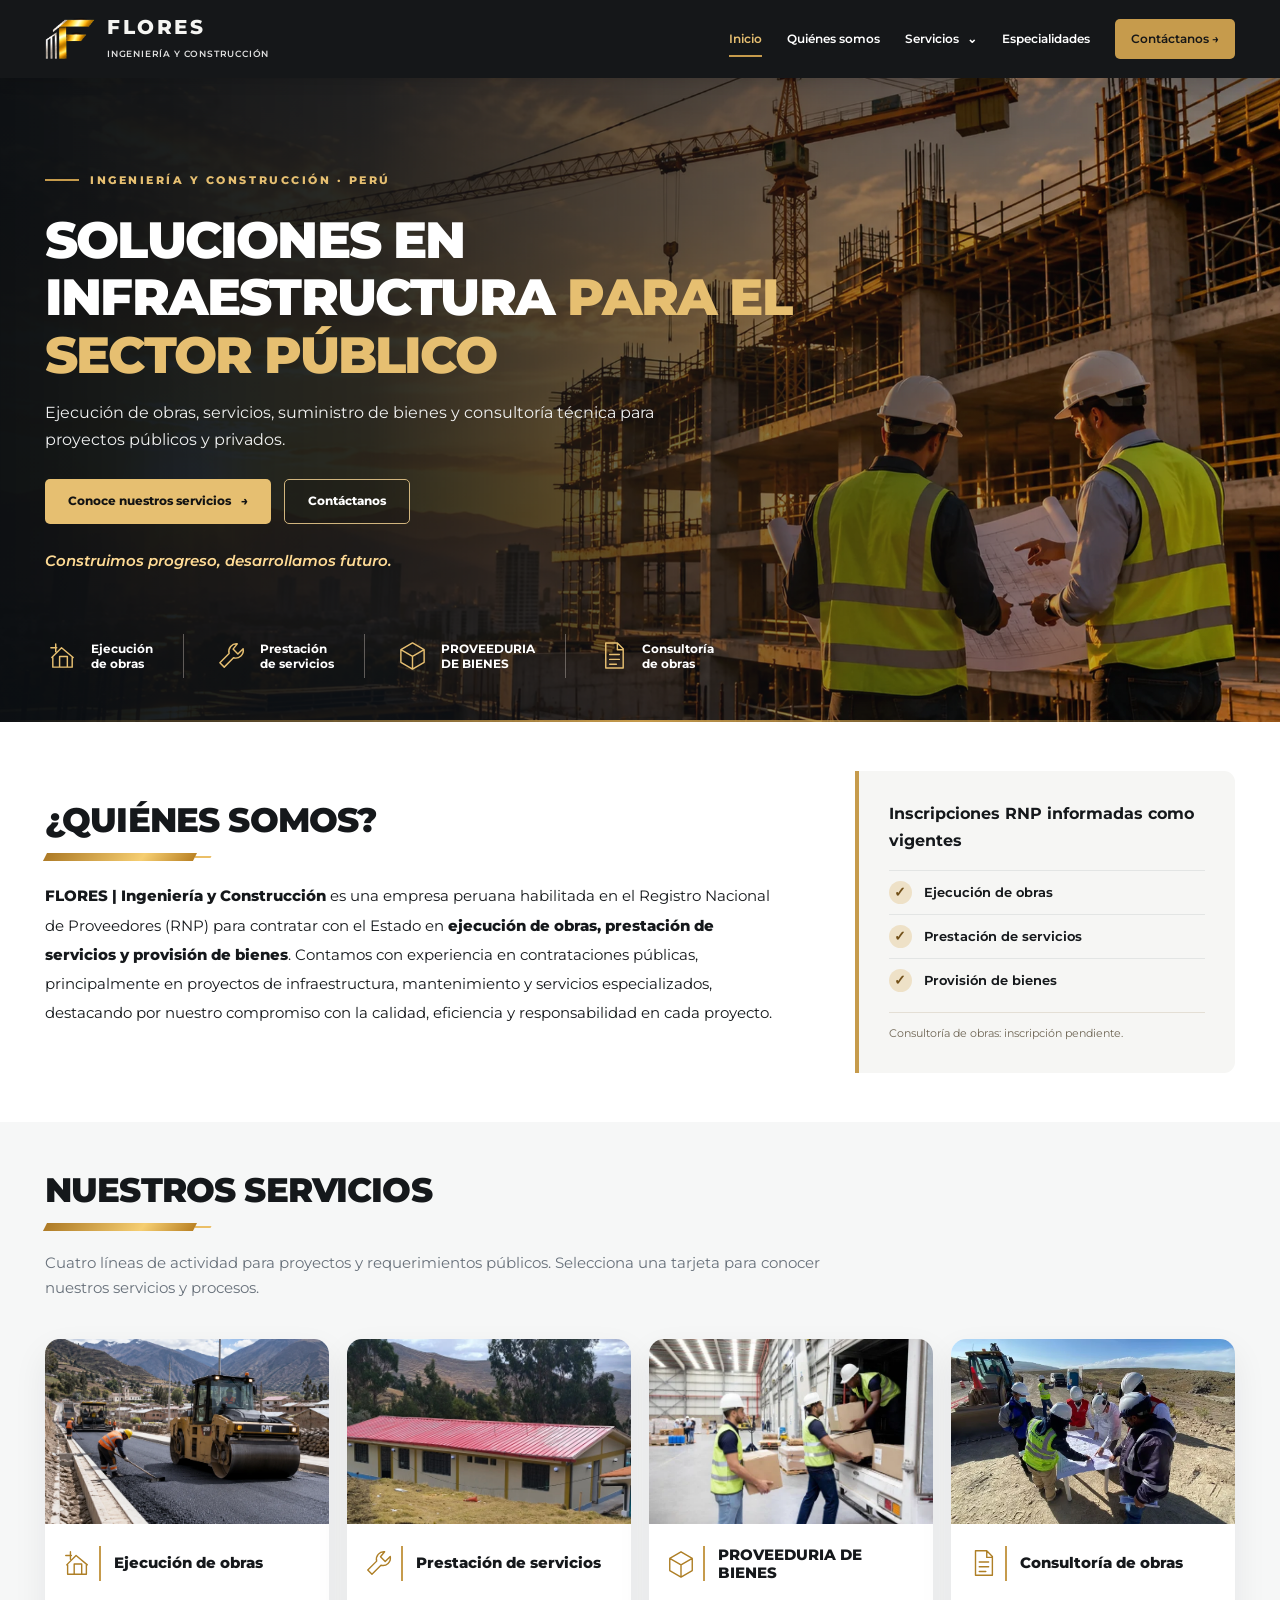
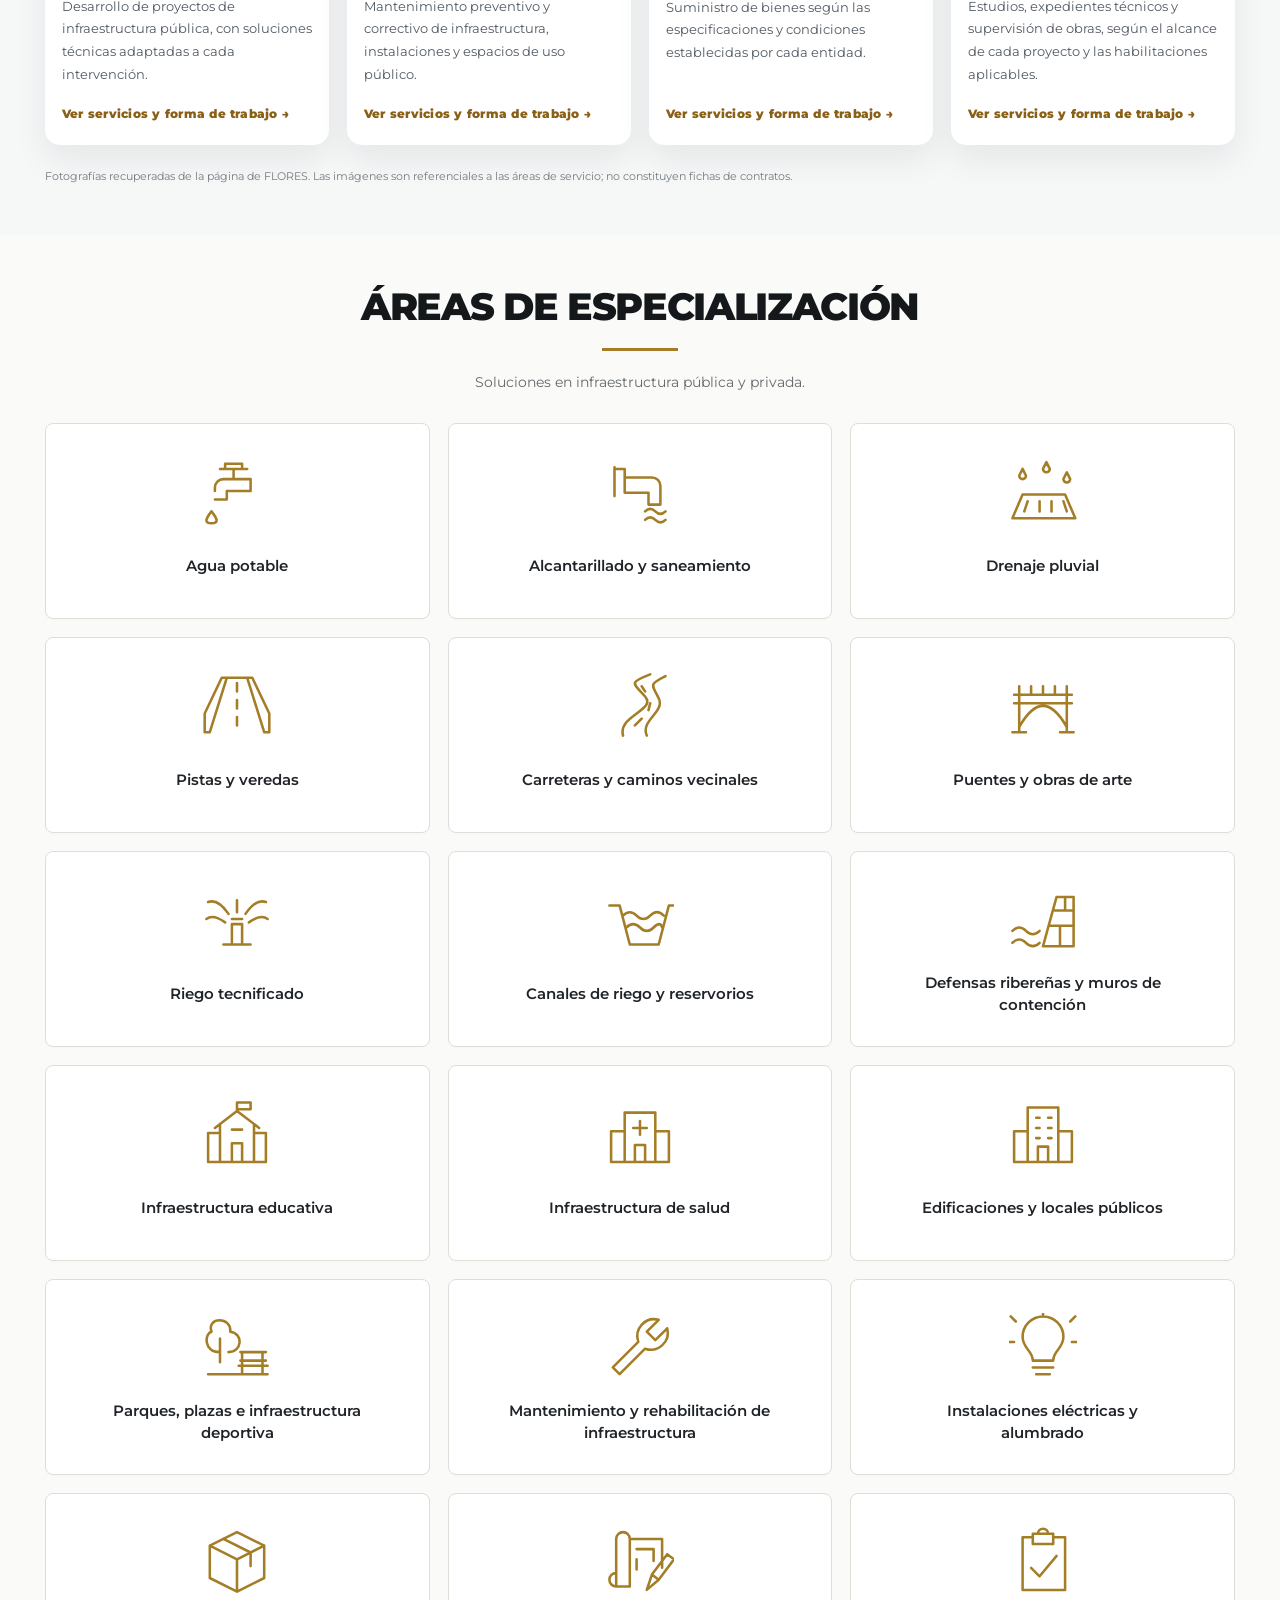
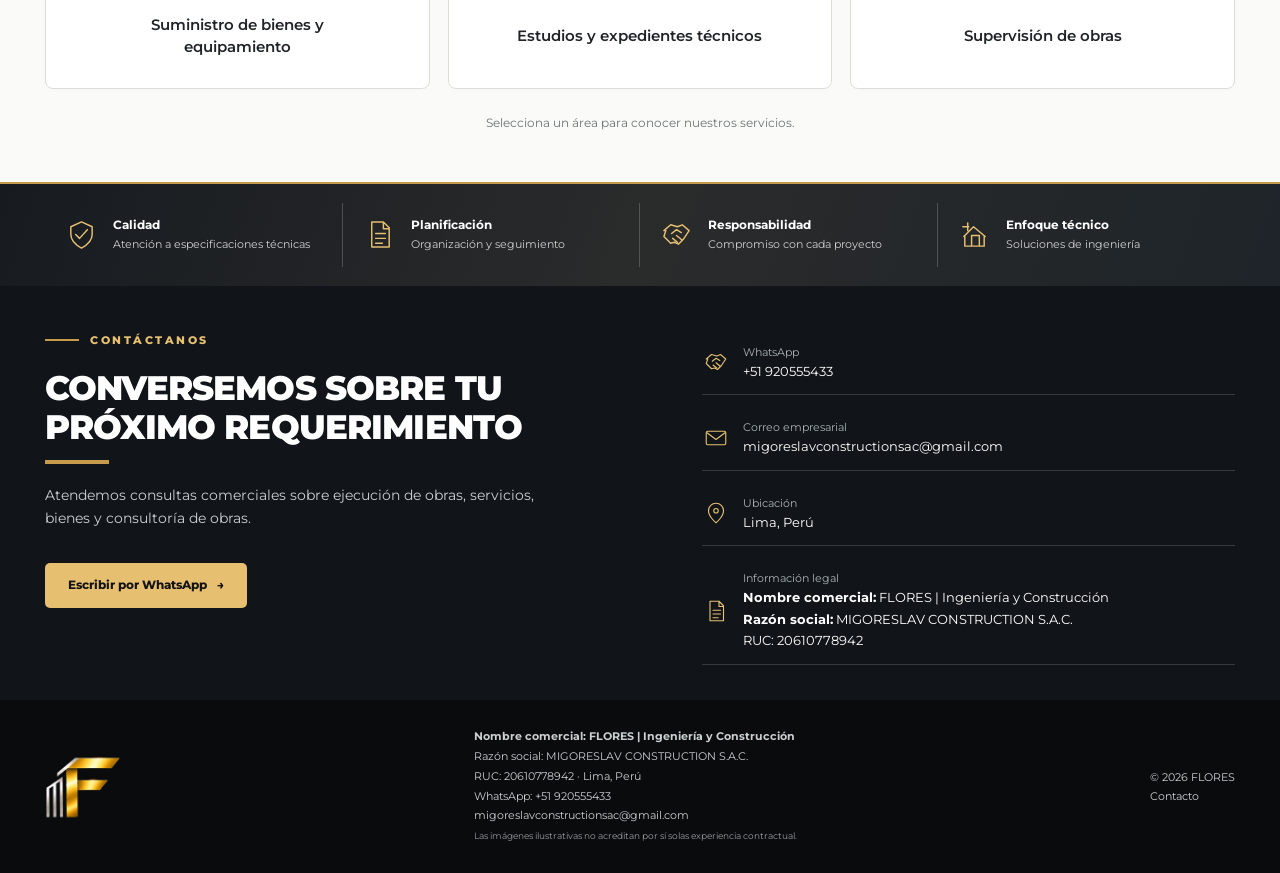
==== commit a7652504: "Add files via upload" ====
--- a/index.html
+++ b/index.html
@@ -9,11 +9,11 @@
 <symbol id="i-location" viewbox="0 0 32 32"><path d="M26 13c0 8-10 16-10 16S6 21 6 13a10 10 0 1 1 20 0Z"></path><circle cx="16" cy="13" r="3"></circle></symbol>
 <symbol id="i-doc" viewbox="0 0 32 32"><path d="M8 3h12l6 6v20H8V3ZM20 3v7h6M12 15h10M12 20h10M12 25h7"></path></symbol>
 <symbol id="i-handshake" viewbox="0 0 32 32"><path d="m3 12 7-6 7 2 5-2 7 6-6 9-5 5-4-2-4 1-7-7 2-6Z"></path><path d="m11 15 5-4 5 3M12 20l5 4M16 17l6 5"></path></symbol>
-</defs></svg><header class="site-header"><div class="container nav-inner"><a aria-label="FLORES - ir a inicio" class="brand" href="index.html"><img alt="Isotipo F de FLORES en dorado y plateado" class="brand-symbol" src="assets/logo-f-isotipo.webp"/><span><span class="brand-title">FLORES</span><span class="brand-sub">INGENIERÍA Y CONSTRUCCIÓN</span></span></a><button aria-controls="menu-principal" aria-expanded="false" aria-label="Abrir menú" class="menu-toggle">☰</button><nav aria-label="Navegación principal" class="nav-links" id="menu-principal"><a class="active" href="index.html">Inicio</a><a class="" href="index.html#quienes-somos">Quiénes somos</a><a class="" href="index.html#servicios">Servicios</a><a class="" href="index.html#especialidades">Especialidades</a><a class="nav-cta" href="index.html#contacto">Contáctanos →</a></nav></div></header><main id="contenido">
+</defs></svg><header class="site-header"><div class="container nav-inner"><a aria-label="FLORES - ir a inicio" class="brand" href="index.html"><img alt="Isotipo F de FLORES en dorado y plateado" class="brand-symbol" src="assets/logo-f-isotipo.webp"/><span><span class="brand-title">FLORES</span><span class="brand-sub">INGENIERÍA Y CONSTRUCCIÓN</span></span></a><button aria-controls="menu-principal" aria-expanded="false" aria-label="Abrir menú" class="menu-toggle">☰</button><nav aria-label="Navegación principal" class="nav-links" id="menu-principal"><a class="active" href="index.html">Inicio</a><a class="" href="index.html#quienes-somos">Quiénes somos</a><details class="services-dropdown"><summary>Servicios <span aria-hidden="true">⌄</span></summary><div class="services-submenu"><a href="obras.html">Ejecución de obras</a><a href="servicios.html">Prestación de servicios</a><a href="bienes.html">PROVEEDURIA DE BIENES</a><a href="consultoria.html">Consultoría de obras</a></div></details><a class="" href="index.html#especialidades">Especialidades</a><a class="nav-cta" href="index.html#contacto">Contáctanos →</a></nav></div></header><main id="contenido">
 <section class="hero"><div class="container hero-inner"><div class="eyebrow">INGENIERÍA Y CONSTRUCCIÓN · PERÚ</div><h1>SOLUCIONES EN INFRAESTRUCTURA <em>PARA EL SECTOR PÚBLICO</em></h1><p>Ejecución de obras, servicios, suministro de bienes y consultoría técnica para proyectos públicos y privados.</p><div class="btns"><a class="btn btn-gold" href="#servicios">Conoce nuestros servicios <span aria-hidden="true">→</span></a><a class="btn btn-ghost" href="#contacto">Contáctanos</a></div><p class="slogan">Construimos progreso, desarrollamos futuro.</p><div aria-label="Accesos directos a nuestras áreas" class="hero-tags"><a aria-label="Ir a Ejecución de obras" href="obras.html" title="Conocer Ejecución de obras"><span class="mini-icon"><svg aria-hidden="true"><use href="#i-work"></use></svg></span><span>Ejecución<br/>de obras</span></a><a aria-label="Ir a Prestación de servicios" href="servicios.html" title="Conocer Prestación de servicios"><span class="mini-icon"><svg aria-hidden="true"><use href="#i-wrench"></use></svg></span><span>Prestación<br/>de servicios</span></a><a aria-label="Ir a PROVEEDURIA DE BIENES" href="bienes.html" title="Conocer PROVEEDURIA DE BIENES"><span class="mini-icon"><svg aria-hidden="true"><use href="#i-box"></use></svg></span><span>PROVEEDURIA<br/>DE BIENES</span></a><a aria-label="Ir a Consultoría de obras" href="consultoria.html" title="Conocer Consultoría de obras"><span class="mini-icon"><svg aria-hidden="true"><use href="#i-doc"></use></svg></span><span>Consultoría<br/>de obras</span></a></div></div></section>
 <section class="section about" id="quienes-somos"><div class="container about-grid"><div><h2 class="section-heading">¿Quiénes somos?<div class="underline"></div></h2><p class="about-text"><strong>FLORES | Ingeniería y Construcción</strong> es una empresa peruana habilitada en el Registro Nacional de Proveedores (RNP) para contratar con el Estado en <strong>ejecución de obras, prestación de servicios y provisión de bienes</strong>. Contamos con experiencia en contrataciones públicas, principalmente en proyectos de infraestructura, mantenimiento y servicios especializados, destacando por nuestro compromiso con la calidad, eficiencia y responsabilidad en cada proyecto.</p></div><aside aria-label="Inscripciones en el RNP" class="about-aside"><h3>Inscripciones RNP informadas como vigentes</h3><ul><li><span class="check">✓</span> Ejecución de obras</li><li><span class="check">✓</span> Prestación de servicios</li><li><span class="check">✓</span> Provisión de bienes</li></ul><p class="rnp-reminder">Consultoría de obras: inscripción pendiente.</p></aside></div></section>
 <section class="section services" id="servicios"><div class="container"><h2 class="section-heading">Nuestros servicios<div class="underline"></div></h2><p class="section-intro">Cuatro líneas de actividad para proyectos y requerimientos públicos. Selecciona una tarjeta para conocer nuestros servicios y procesos.</p><div class="service-grid"><a aria-label="Conocer más sobre ejecución de obras" class="service-card" href="obras.html" title="Abrir información de Ejecución de obras"><img alt="Pavimentación y compactación de una vía, fotografía de referencia proporcionada para FLORES" decoding="async" height="540" loading="lazy" src="assets/pavimentacion-camino-andino.webp" width="720"/><div class="service-body"><div class="service-head"><span class="mini-icon"><svg aria-hidden="true"><use href="#i-work"></use></svg></span><h3>Ejecución de obras</h3></div><p>Desarrollo de proyectos de infraestructura pública, con soluciones técnicas adaptadas a cada intervención.</p><span class="text-link">Ver servicios y forma de trabajo  →</span></div></a><a aria-label="Conocer más sobre prestación de servicios" class="service-card" href="servicios.html" title="Abrir información de Prestación de servicios"><img alt="Vista de establecimiento público rehabilitado con techumbre metálica roja" decoding="async" height="540" loading="lazy" src="assets/establecimiento-salud-techo-rojo.webp" width="720"/><div class="service-body"><div class="service-head"><span class="mini-icon"><svg aria-hidden="true"><use href="#i-wrench"></use></svg></span><h3>Prestación de servicios</h3></div><p>Mantenimiento preventivo y correctivo de infraestructura, instalaciones y espacios de uso público.</p><span class="text-link">Ver servicios y forma de trabajo  →</span></div></a><a aria-label="Conocer más sobre proveeduría de bienes" class="service-card" href="bienes.html" title="Abrir información de PROVEEDURIA DE BIENES"><img alt="Personal trasladando cajas en un centro logístico de abastecimiento" decoding="async" height="540" loading="lazy" src="assets/entrega-bienes-almacen.webp" width="720"/><div class="service-body"><div class="service-head"><span class="mini-icon"><svg aria-hidden="true"><use href="#i-box"></use></svg></span><h3>PROVEEDURIA DE BIENES</h3></div><p>Suministro de bienes según las especificaciones y condiciones establecidas por cada entidad.</p><span class="text-link">Ver servicios y forma de trabajo  →</span></div></a><a aria-label="Conocer más sobre consultoría de obras" class="service-card" href="consultoria.html" title="Abrir información de Consultoría de obras"><img alt="Equipo técnico revisando planos en terreno de obra" decoding="async" height="540" loading="lazy" src="assets/equipo-revision-en-campo.webp" width="720"/><div class="service-body"><div class="service-head"><span class="mini-icon"><svg aria-hidden="true"><use href="#i-doc"></use></svg></span><h3>Consultoría de obras</h3></div><p>Estudios, expedientes técnicos y supervisión de obras, según el alcance de cada proyecto y las habilitaciones aplicables.</p><span class="text-link">Ver servicios y forma de trabajo  →</span></div></a></div><p class="photo-note">Fotografías recuperadas de la página de FLORES. Las imágenes son referenciales a las áreas de servicio; no constituyen fichas de contratos.</p></div></section>
-<section class="section areas" id="especialidades"><div class="container"><h2 class="section-heading">Áreas de especialización<div class="underline"></div></h2><p class="section-intro">FLORES | Ingeniería y Construcción ofrece soluciones para proyectos de infraestructura pública y privada, abarcando obras civiles, mantenimiento, abastecimiento de bienes y consultoría técnica, de acuerdo con los requerimientos de cada proyecto.</p><div class="areas-grid"><a aria-label="Agua potable: conocer el apartado correspondiente" class="area-card" href="obras.html"><div aria-hidden="true" class="area-icon-panel"><span class="area-card-icon"><svg fill="none" stroke="currentColor" stroke-linecap="round" stroke-linejoin="round" stroke-width="1.8" viewbox="0 0 32 32" xmlns="http://www.w3.org/2000/svg"><path d="M16 3C12 9 7 14 7 20a9 9 0 0 0 18 0c0-6-5-11-9-17Z"></path><path d="M11 21a5 5 0 0 0 5 5"></path></svg></span><span class="area-number">01</span></div><h3><span aria-hidden="true"></span>Agua potable</h3></a><a aria-label="Alcantarillado y saneamiento: conocer el apartado correspondiente" class="area-card" href="obras.html"><div aria-hidden="true" class="area-icon-panel"><span class="area-card-icon"><svg fill="none" stroke="currentColor" stroke-linecap="round" stroke-linejoin="round" stroke-width="1.8" viewbox="0 0 32 32" xmlns="http://www.w3.org/2000/svg"><path d="M3 10c4-3 7-3 11 0s7 3 11 0 4-3 4-3M3 17c4-3 7-3 11 0s7 3 11 0 4-3 4-3M3 24c4-3 7-3 11 0s7 3 11 0 4-3 4-3"></path></svg></span><span class="area-number">02</span></div><h3><span aria-hidden="true"></span>Alcantarillado y saneamiento</h3></a><a aria-label="Drenaje pluvial: conocer el apartado correspondiente" class="area-card" href="obras.html"><div aria-hidden="true" class="area-icon-panel"><span class="area-card-icon"><svg fill="none" stroke="currentColor" stroke-linecap="round" stroke-linejoin="round" stroke-width="1.8" viewbox="0 0 32 32" xmlns="http://www.w3.org/2000/svg"><path d="M7 19a6 6 0 1 1 2-11 9 9 0 0 1 16 4 5 5 0 0 1 0 9H8"></path><path d="M10 23l-2 5M17 23l-2 5M24 23l-2 5"></path></svg></span><span class="area-number">03</span></div><h3><span aria-hidden="true"></span>Drenaje pluvial</h3></a><a aria-label="Pistas y veredas: conocer el apartado correspondiente" class="area-card" href="obras.html"><div aria-hidden="true" class="area-icon-panel"><span class="area-card-icon"><svg fill="none" stroke="currentColor" stroke-linecap="round" stroke-linejoin="round" stroke-width="1.8" viewbox="0 0 32 32" xmlns="http://www.w3.org/2000/svg"><path d="M10 3 3 29M22 3l7 26M16 5v5M16 14v5M16 23v5"></path></svg></span><span class="area-number">04</span></div><h3><span aria-hidden="true"></span>Pistas y veredas</h3></a><a aria-label="Carreteras y caminos vecinales: conocer el apartado correspondiente" class="area-card" href="obras.html"><div aria-hidden="true" class="area-icon-panel"><span class="area-card-icon"><svg fill="none" stroke="currentColor" stroke-linecap="round" stroke-linejoin="round" stroke-width="1.8" viewbox="0 0 32 32" xmlns="http://www.w3.org/2000/svg"><path d="M7 6a3 3 0 1 0 0 .1M25 24a3 3 0 1 0 0 .1M10 6h8a6 6 0 0 1 0 12h-4a6 6 0 0 0 0 12h8"></path></svg></span><span class="area-number">05</span></div><h3><span aria-hidden="true"></span>Carreteras y caminos vecinales</h3></a><a aria-label="Puentes y obras de arte: conocer el apartado correspondiente" class="area-card" href="obras.html"><div aria-hidden="true" class="area-icon-panel"><span class="area-card-icon"><svg fill="none" stroke="currentColor" stroke-linecap="round" stroke-linejoin="round" stroke-width="1.8" viewbox="0 0 32 32" xmlns="http://www.w3.org/2000/svg"><path d="M3 26h26M5 26v-8c4-12 18-12 22 0v8M5 20h22M12 16v10M20 16v10"></path></svg></span><span class="area-number">06</span></div><h3><span aria-hidden="true"></span>Puentes y obras de arte</h3></a><a aria-label="Riego tecnificado: conocer el apartado correspondiente" class="area-card" href="obras.html"><div aria-hidden="true" class="area-icon-panel"><span class="area-card-icon"><svg fill="none" stroke="currentColor" stroke-linecap="round" stroke-linejoin="round" stroke-width="1.8" viewbox="0 0 32 32" xmlns="http://www.w3.org/2000/svg"><path d="M16 28V15M7 28h18M11 15h10M16 15V9M10 9h12M5 7l4 3M27 7l-4 3M3 13l5 1M29 13l-5 1"></path></svg></span><span class="area-number">07</span></div><h3><span aria-hidden="true"></span>Riego tecnificado</h3></a><a aria-label="Canales de riego y reservorios: conocer el apartado correspondiente" class="area-card" href="obras.html"><div aria-hidden="true" class="area-icon-panel"><span class="area-card-icon"><svg fill="none" stroke="currentColor" stroke-linecap="round" stroke-linejoin="round" stroke-width="1.8" viewbox="0 0 32 32" xmlns="http://www.w3.org/2000/svg"><path d="M5 9h22v17H5zM9 9V5h14v4M5 17c4-2 7-2 11 0s7 2 11 0M10 26v3M22 26v3"></path></svg></span><span class="area-number">08</span></div><h3><span aria-hidden="true"></span>Canales de riego y reservorios</h3></a><a aria-label="Defensas ribereñas y muros de contención: conocer el apartado correspondiente" class="area-card" href="obras.html"><div aria-hidden="true" class="area-icon-panel"><span class="area-card-icon"><svg fill="none" stroke="currentColor" stroke-linecap="round" stroke-linejoin="round" stroke-width="1.8" viewbox="0 0 32 32" xmlns="http://www.w3.org/2000/svg"><path d="M3 27h26M5 26V10h22v16M5 16h22M12 10v6M20 16v10M12 16v10"></path></svg></span><span class="area-number">09</span></div><h3><span aria-hidden="true"></span>Defensas ribereñas y muros de contención</h3></a><a aria-label="Infraestructura educativa: conocer el apartado correspondiente" class="area-card" href="obras.html"><div aria-hidden="true" class="area-icon-panel"><span class="area-card-icon"><svg fill="none" stroke="currentColor" stroke-linecap="round" stroke-linejoin="round" stroke-width="1.8" viewbox="0 0 32 32" xmlns="http://www.w3.org/2000/svg"><path d="M4 28V10l12-7 12 7v18H4ZM13 28v-9h6v9M8 13h2M22 13h2M8 19h2M22 19h2"></path></svg></span><span class="area-number">10</span></div><h3><span aria-hidden="true"></span>Infraestructura educativa</h3></a><a aria-label="Infraestructura de salud: conocer el apartado correspondiente" class="area-card" href="obras.html"><div aria-hidden="true" class="area-icon-panel"><span class="area-card-icon"><svg fill="none" stroke="currentColor" stroke-linecap="round" stroke-linejoin="round" stroke-width="1.8" viewbox="0 0 32 32" xmlns="http://www.w3.org/2000/svg"><path d="M6 29V6h20v23H6ZM13 29v-7h6v7M16 10v8M12 14h8M10 6V3h12v3"></path></svg></span><span class="area-number">11</span></div><h3><span aria-hidden="true"></span>Infraestructura de salud</h3></a><a aria-label="Edificaciones y locales públicos: conocer el apartado correspondiente" class="area-card" href="obras.html"><div aria-hidden="true" class="area-icon-panel"><span class="area-card-icon"><svg fill="none" stroke="currentColor" stroke-linecap="round" stroke-linejoin="round" stroke-width="1.8" viewbox="0 0 32 32" xmlns="http://www.w3.org/2000/svg"><path d="M5 29V7h12v22M17 14h10v15M9 12h3M9 18h3M9 24h3M21 19h3M21 24h3M3 29h26"></path></svg></span><span class="area-number">12</span></div><h3><span aria-hidden="true"></span>Edificaciones y locales públicos</h3></a><a aria-label="Parques, plazas e infraestructura deportiva: conocer el apartado correspondiente" class="area-card" href="obras.html"><div aria-hidden="true" class="area-icon-panel"><span class="area-card-icon"><svg fill="none" stroke="currentColor" stroke-linecap="round" stroke-linejoin="round" stroke-width="1.8" viewbox="0 0 32 32" xmlns="http://www.w3.org/2000/svg"><path d="M3 29h26M11 29V19M11 20c-7 0-8-9-2-11-1-8 12-8 13 0 7 1 6 11-2 11M22 29v-8M19 21c-4 0-4-5-1-6-1-5 8-5 8 0 4 1 4 6-1 6"></path></svg></span><span class="area-number">13</span></div><h3><span aria-hidden="true"></span>Parques, plazas e infraestructura deportiva</h3></a><a aria-label="Mantenimiento y rehabilitación de infraestructura: conocer el apartado correspondiente" class="area-card" href="servicios.html"><div aria-hidden="true" class="area-icon-panel"><span class="area-card-icon"><svg fill="none" stroke="currentColor" stroke-linecap="round" stroke-linejoin="round" stroke-width="1.8" viewbox="0 0 32 32" xmlns="http://www.w3.org/2000/svg"><path d="M24 4a8 8 0 0 0-9 10L4 25l4 4 11-11A8 8 0 0 0 29 9l-6 6-5-5Z"></path></svg></span><span class="area-number">14</span></div><h3><span aria-hidden="true"></span>Mantenimiento y rehabilitación de infraestructura</h3></a><a aria-label="Instalaciones eléctricas y alumbrado: conocer el apartado correspondiente" class="area-card" href="servicios.html"><div aria-hidden="true" class="area-icon-panel"><span class="area-card-icon"><svg fill="none" stroke="currentColor" stroke-linecap="round" stroke-linejoin="round" stroke-width="1.8" viewbox="0 0 32 32" xmlns="http://www.w3.org/2000/svg"><path d="M18 2 7 18h9l-2 12 12-17h-9l1-11Z"></path></svg></span><span class="area-number">15</span></div><h3><span aria-hidden="true"></span>Instalaciones eléctricas y alumbrado</h3></a><a aria-label="Suministro de bienes y equipamiento: conocer el apartado correspondiente" class="area-card" href="bienes.html"><div aria-hidden="true" class="area-icon-panel"><span class="area-card-icon"><svg fill="none" stroke="currentColor" stroke-linecap="round" stroke-linejoin="round" stroke-width="1.8" viewbox="0 0 32 32" xmlns="http://www.w3.org/2000/svg"><path d="m16 3 12 7v13l-12 7L4 23V10L16 3ZM4 10l12 7 12-7M16 17v13"></path></svg></span><span class="area-number">16</span></div><h3><span aria-hidden="true"></span>Suministro de bienes y equipamiento</h3></a><a aria-label="Estudios y expedientes técnicos: conocer el apartado correspondiente" class="area-card" href="consultoria.html"><div aria-hidden="true" class="area-icon-panel"><span class="area-card-icon"><svg fill="none" stroke="currentColor" stroke-linecap="round" stroke-linejoin="round" stroke-width="1.8" viewbox="0 0 32 32" xmlns="http://www.w3.org/2000/svg"><path d="M8 3h12l6 6v20H8V3ZM20 3v7h6M12 15h10M12 20h10M12 25h7"></path></svg></span><span class="area-number">17</span></div><h3><span aria-hidden="true"></span>Estudios y expedientes técnicos</h3></a><a aria-label="Supervisión de obras: conocer el apartado correspondiente" class="area-card" href="consultoria.html"><div aria-hidden="true" class="area-icon-panel"><span class="area-card-icon"><svg fill="none" stroke="currentColor" stroke-linecap="round" stroke-linejoin="round" stroke-width="1.8" viewbox="0 0 32 32" xmlns="http://www.w3.org/2000/svg"><path d="M11 6h11l5 5v16H9V9M22 6v6h5M13 16h7M13 21h4"></path><circle cx="10" cy="9" r="5"></circle><path d="m6 13-3 4M18 24l3 3 5-6"></path></svg></span><span class="area-number">18</span></div><h3><span aria-hidden="true"></span>Supervisión de obras</h3></a></div><p class="areas-note">Selecciona un área para conocer los servicios y alcances correspondientes.</p></div></section>
+<section class="section areas specialties-minimal" id="especialidades"><div class="container"><h2 class="section-heading">Áreas de especialización<div class="underline"></div></h2><p class="specialties-intro">Soluciones en infraestructura pública y privada.</p><div class="specialties-grid"><a class="specialty-card" href="obras.html#especialidad-01" aria-label="Agua potable: ver servicios"><svg class="specialty-icon" aria-hidden="true" focusable="false" viewBox="0 0 40 40" fill="none" stroke="currentColor" stroke-width="1.5" stroke-linecap="round" stroke-linejoin="round"><path d="M10 7h16M18 7v6M7 20v-2a5 5 0 0 1 5-5h16v7H14v5H7M5 32c-4 5-4 7 0 7s4-2 0-7M13 4h10v3H13Z"/></svg><h3>Agua potable</h3></a><a class="specialty-card" href="obras.html#especialidad-02" aria-label="Alcantarillado y saneamiento: ver servicios"><svg class="specialty-icon" aria-hidden="true" focusable="false" viewBox="0 0 40 40" fill="none" stroke="currentColor" stroke-width="1.5" stroke-linecap="round" stroke-linejoin="round"><path d="M5 7h6v14h14v7h7V17a5 5 0 0 0-5-5H11M5 6v17M23 32q3-3 6 0t6 0M23 37q3-3 6 0t6 0"/></svg><h3>Alcantarillado y saneamiento</h3></a><a class="specialty-card" href="obras.html#especialidad-07" aria-label="Drenaje pluvial: ver servicios"><svg class="specialty-icon" aria-hidden="true" focusable="false" viewBox="0 0 40 40" fill="none" stroke="currentColor" stroke-width="1.5" stroke-linecap="round" stroke-linejoin="round"><path d="M8 7l-2 4a2 2 0 0 0 4 0ZM22 3l-2 4a2 2 0 0 0 4 0ZM34 9l-2 4a2 2 0 0 0 4 0ZM8 22h25l6 14H2ZM11 26l-2 6M18 26v6M25 26v6M32 26l2 6"/></svg><h3>Drenaje pluvial</h3></a><a class="specialty-card" href="obras.html#especialidad-03" aria-label="Pistas y veredas: ver servicios"><svg class="specialty-icon" aria-hidden="true" focusable="false" viewBox="0 0 40 40" fill="none" stroke="currentColor" stroke-width="1.5" stroke-linecap="round" stroke-linejoin="round"><path d="M14 4 4 36M26 4l10 32M14 4h12M20 7v5M20 17v5M20 27v5M4 36H1V25L11 4h3M36 36h3V25L29 4h-3"/></svg><h3>Pistas y veredas</h3></a><a class="specialty-card" href="obras.html#especialidad-04" aria-label="Carreteras y caminos vecinales: ver servicios"><svg class="specialty-icon" aria-hidden="true" focusable="false" viewBox="0 0 40 40" fill="none" stroke="currentColor" stroke-width="1.5" stroke-linecap="round" stroke-linejoin="round"><path d="M10 38c-3-12 20-15 13-23S13 7 26 2M24 38c-4-9 11-14 7-22S25 8 35 3M17 32l4-4M25 23l1-4M23 12l-2-3"/></svg><h3>Carreteras y caminos vecinales</h3></a><a class="specialty-card" href="obras.html#especialidad-09" aria-label="Puentes y obras de arte: ver servicios"><svg class="specialty-icon" aria-hidden="true" focusable="false" viewBox="0 0 40 40" fill="none" stroke="currentColor" stroke-width="1.5" stroke-linecap="round" stroke-linejoin="round"><path d="M3 14h34M3 19h34M6 9v27M34 9v27M6 33q14-25 28 0M13 9v5M20 9v5M27 9v5M2 36h8M30 36h8"/></svg><h3>Puentes y obras de arte</h3></a><a class="specialty-card" href="obras.html#especialidad-05" aria-label="Riego tecnificado: ver servicios"><svg class="specialty-icon" aria-hidden="true" focusable="false" viewBox="0 0 40 40" fill="none" stroke="currentColor" stroke-width="1.5" stroke-linecap="round" stroke-linejoin="round"><path d="M17 34V23h6v11M12 35h16M17 20h6M20 16V9M15 17Q9 8 3 10M25 17q6-9 12-7M13 22Q6 17 2 20M27 22q7-5 11-2"/></svg><h3>Riego tecnificado</h3></a><a class="specialty-card" href="obras.html#especialidad-05" aria-label="Canales de riego y reservorios: ver servicios"><svg class="specialty-icon" aria-hidden="true" focusable="false" viewBox="0 0 40 40" fill="none" stroke="currentColor" stroke-width="1.5" stroke-linecap="round" stroke-linejoin="round"><path d="M2 12h6l6 23h17l6-23h3M10 18q4-4 8 0t8 0t8 0M12 25q4-4 8 0t8 0t5 0"/></svg><h3>Canales de riego y reservorios</h3></a><a class="specialty-card" href="obras.html#especialidad-07" aria-label="Defensas ribereñas y muros de contención: ver servicios"><svg class="specialty-icon" aria-hidden="true" focusable="false" viewBox="0 0 40 40" fill="none" stroke="currentColor" stroke-width="1.5" stroke-linecap="round" stroke-linejoin="round"><path d="M20 36 28 7h10v29ZM24 24h14M27 15h11M30 24v12M33 7v8M2 27q4-4 8 0t8 0M2 34q4-4 8 0t8 0"/></svg><h3>Defensas ribereñas y muros de contención</h3></a><a class="specialty-card" href="obras.html#especialidad-06" aria-label="Infraestructura educativa: ver servicios"><svg class="specialty-icon" aria-hidden="true" focusable="false" viewBox="0 0 40 40" fill="none" stroke="currentColor" stroke-width="1.5" stroke-linecap="round" stroke-linejoin="round"><path d="M7 17 20 7l13 10M10 15v22h20V15M3 20h7M30 20h7M3 20v17h34V20M17 37V26h6v11M20 7V2h8v4h-8M17 18h6"/></svg><h3>Infraestructura educativa</h3></a><a class="specialty-card" href="obras.html#especialidad-06" aria-label="Infraestructura de salud: ver servicios"><svg class="specialty-icon" aria-hidden="true" focusable="false" viewBox="0 0 40 40" fill="none" stroke="currentColor" stroke-width="1.5" stroke-linecap="round" stroke-linejoin="round"><path d="M11 37V8h18v29M3 37V19h8M29 19h8v18H3M17 37V27h6v10M20 13v8M16 17h8"/></svg><h3>Infraestructura de salud</h3></a><a class="specialty-card" href="obras.html#especialidad-08" aria-label="Edificaciones y locales públicos: ver servicios"><svg class="specialty-icon" aria-hidden="true" focusable="false" viewBox="0 0 40 40" fill="none" stroke="currentColor" stroke-width="1.5" stroke-linecap="round" stroke-linejoin="round"><path d="M11 37V5h18v32M3 37V19h8M29 19h8v18H3M17 37V28h6v9M16 11h2M23 11h2M16 17h2M23 17h2M16 23h2M23 23h2"/></svg><h3>Edificaciones y locales públicos</h3></a><a class="specialty-card" href="servicios.html#especialidad-09" aria-label="Parques, plazas e infraestructura deportiva: ver servicios"><svg class="specialty-icon" aria-hidden="true" focusable="false" viewBox="0 0 40 40" fill="none" stroke="currentColor" stroke-width="1.5" stroke-linecap="round" stroke-linejoin="round"><path d="M10 29V15M10 23C0 23 1 12 5 11 2 2 17 2 16 11c8 1 7 12-1 12M3 36h35M22 23h15M22 28h15M23 23v13M35 23v13M21 31h17"/></svg><h3>Parques, plazas e infraestructura deportiva</h3></a><a class="specialty-card" href="servicios.html#especialidad-10" aria-label="Mantenimiento y rehabilitación de infraestructura: ver servicios"><svg class="specialty-icon" aria-hidden="true" focusable="false" viewBox="0 0 40 40" fill="none" stroke="currentColor" stroke-width="1.5" stroke-linecap="round" stroke-linejoin="round"><path d="M31 4a10 10 0 0 0-12 13L4 32l4 4 15-15A10 10 0 0 0 36 9l-7 7-5-5Z"/></svg><h3>Mantenimiento y rehabilitación de infraestructura</h3></a><a class="specialty-card" href="servicios.html#especialidad-07" aria-label="Instalaciones eléctricas y alumbrado: ver servicios"><svg class="specialty-icon" aria-hidden="true" focusable="false" viewBox="0 0 40 40" fill="none" stroke="currentColor" stroke-width="1.5" stroke-linecap="round" stroke-linejoin="round"><path d="M14 28c0-6-6-7-6-14a12 12 0 0 1 24 0c0 7-6 8-6 14ZM14 32h12M16 36h8M20 1V0M4 5 1 2M36 5l3-3M3 17H0M37 17h3"/></svg><h3>Instalaciones eléctricas y alumbrado</h3></a><a class="specialty-card" href="bienes.html" aria-label="Suministro de bienes y equipamiento: ver servicios"><svg class="specialty-icon" aria-hidden="true" focusable="false" viewBox="0 0 40 40" fill="none" stroke="currentColor" stroke-width="1.5" stroke-linecap="round" stroke-linejoin="round"><path d="M20 3 36 11v19L20 38 4 30V11ZM4 11l16 8 16-8M20 19v19M12 7l16 8v8"/></svg><h3>Suministro de bienes y equipamiento</h3></a><a class="specialty-card" href="consultoria.html#especialidad-02" aria-label="Estudios y expedientes técnicos: ver servicios"><svg class="specialty-icon" aria-hidden="true" focusable="false" viewBox="0 0 40 40" fill="none" stroke="currentColor" stroke-width="1.5" stroke-linecap="round" stroke-linejoin="round"><path d="M6 35V7a4 4 0 0 1 8 0v28H6a4 4 0 0 1 0-8M14 7h19v17M18 13h10v7M18 25v-6M24 37l3-9 9-12 4 3-9 12ZM27 28l4 3"/></svg><h3>Estudios y expedientes técnicos</h3></a><a class="specialty-card" href="consultoria.html#especialidad-04" aria-label="Supervisión de obras: ver servicios"><svg class="specialty-icon" aria-hidden="true" focusable="false" viewBox="0 0 40 40" fill="none" stroke="currentColor" stroke-width="1.5" stroke-linecap="round" stroke-linejoin="round"><path d="M14 6H8v31h25V6h-7M14 4h12v6H14ZM17 4a3 3 0 0 1 6 0M13 24l5 5 10-12"/></svg><h3>Supervisión de obras</h3></a></div><p class="specialties-note">Selecciona un área para conocer nuestros servicios.</p></div></section>
 <section aria-label="Nuestra forma de trabajar" class="proof"><div class="container proof-grid"><div class="proof-item"><span class="mini-icon"><svg aria-hidden="true"><use href="#i-check"></use></svg></span><div><strong>Calidad</strong><small>Atención a especificaciones técnicas</small></div></div><div class="proof-item"><span class="mini-icon"><svg aria-hidden="true"><use href="#i-doc"></use></svg></span><div><strong>Planificación</strong><small>Organización y seguimiento</small></div></div><div class="proof-item"><span class="mini-icon"><svg aria-hidden="true"><use href="#i-handshake"></use></svg></span><div><strong>Responsabilidad</strong><small>Compromiso con cada proyecto</small></div></div><div class="proof-item"><span class="mini-icon"><svg aria-hidden="true"><use href="#i-work"></use></svg></span><div><strong>Enfoque técnico</strong><small>Soluciones de ingeniería</small></div></div></div></section>
 <section class="contact" id="contacto"><div class="container contact-grid"><div><div class="eyebrow">CONTÁCTANOS</div><h2 class="section-heading" style="margin-top:20px">Conversemos sobre tu próximo requerimiento<div class="underline"></div></h2><p>Atendemos consultas comerciales sobre ejecución de obras, servicios, bienes y consultoría de obras.</p><a class="btn btn-gold" href="https://wa.me/51920555433?text=Hola%2C%20quisiera%20realizar%20una%20consulta%20comercial%20a%20FLORES." rel="noopener noreferrer" target="_blank">Escribir por WhatsApp <span aria-hidden="true">→</span></a></div><div class="contact-cards"><div class="contact-line"><span class="mini-icon"><svg aria-hidden="true"><use href="#i-handshake"></use></svg></span><div><small>WhatsApp</small><a href="https://wa.me/51920555433?text=Hola%2C%20quisiera%20realizar%20una%20consulta%20comercial%20a%20FLORES." rel="noopener noreferrer" target="_blank">+51 920555433</a></div></div>
 <div class="contact-line"><span class="mini-icon"><svg aria-hidden="true"><use href="#i-mail"></use></svg></span><div><small>Correo empresarial</small><a href="mailto:migoreslavconstructionsac@gmail.com">migoreslavconstructionsac@gmail.com</a></div></div>
--- a/styles.css
+++ b/styles.css
@@ -151,3 +151,36 @@
 /* Mejoras fotográficas: ajustar encuadre y evitar estiramientos */
 .page-interior .detail-photo { object-position:center center; }
 .page-interior .detail-photo-wrap { isolation:isolate; }
+
+/* Navegación directa entre las cuatro áreas */
+.services-dropdown{position:relative}
+.services-dropdown summary{list-style:none;cursor:pointer;padding:10px 0;font-size:12px;font-weight:600;white-space:nowrap}
+.services-dropdown summary::-webkit-details-marker{display:none}
+.services-dropdown summary span{display:inline-block;margin-left:5px}
+.services-dropdown[open] summary span{transform:rotate(180deg)}
+.services-dropdown summary:hover,.services-dropdown[open] summary{color:var(--gold-light)}
+.services-dropdown summary:focus-visible,.services-submenu a:focus-visible{outline:2px solid var(--gold-light);outline-offset:3px}
+.services-submenu{position:absolute;top:calc(100% + 10px);left:0;min-width:255px;padding:8px;background:#15191c;border:1px solid #b88b3b;border-radius:8px;box-shadow:0 12px 30px #0005}
+.nav-links .services-submenu a{display:block;padding:12px;border-radius:4px;white-space:normal;color:#fff}
+.nav-links .services-submenu a:hover,.nav-links .services-submenu a[aria-current="page"]{background:#ffffff12;color:var(--gold-light)}
+@media(max-width:1000px){.services-dropdown summary{font-size:11px}}
+@media(max-width:760px){.nav-links{max-height:calc(100dvh - 69px);overflow-y:auto}.services-dropdown summary{font-size:14px;padding:14px 12px}.services-submenu{position:static;min-width:0;margin:0 0 8px 12px;box-shadow:none}.nav-links .services-submenu a{font-size:13px;white-space:normal}}
+
+.image-reference-note{font-size:11px;color:#666;margin:8px 18px 14px;line-height:1.4}
+
+/* Áreas de especialización: propuesta minimalista aprobada */
+.specialties-minimal{background:#fafaf8}
+.specialties-minimal .section-heading{text-align:center;font-size:clamp(25px,3vw,38px);letter-spacing:-.035em;line-height:1.2}
+.section.specialties-minimal .section-heading .underline{width:76px;height:3px;margin:18px auto 0;background:#a67c26;transform:none;box-shadow:none}
+.specialties-intro{text-align:center;color:#63696d;font-size:14px;margin:19px auto 30px;line-height:1.6}
+.specialties-grid{display:grid;grid-template-columns:repeat(3,minmax(0,1fr));gap:18px}
+.specialty-card{display:flex;flex-direction:column;align-items:center;justify-content:center;gap:19px;min-height:196px;padding:27px 20px 25px;background:#fff;border:1px solid #deded9;border-radius:8px;color:#202428;box-shadow:0 2px 5px #161c2203;transition:border-color .18s,box-shadow .18s,transform .18s}
+.specialty-card .specialty-icon{display:block;width:68px;height:68px;flex-shrink:0;color:#a47d27}
+.specialty-card h3{margin:0;text-align:center;font-size:15px;font-weight:600;line-height:1.45;max-width:270px;min-height:44px;display:flex;align-items:center;justify-content:center}
+.specialty-card:focus-visible{outline:3px solid #a47d27;outline-offset:4px;border-color:#a47d27}
+@media(hover:hover){.specialty-card:hover{border-color:#b49452;box-shadow:0 6px 17px #2024280a;transform:translateY(-2px)}}
+.specialties-note{text-align:center;color:#6d7376;font-size:12px;margin:24px 0 0}
+article[id^="especialidad-"]{scroll-margin-top:100px}
+@media(max-width:760px){.specialties-grid{grid-template-columns:repeat(2,minmax(0,1fr));gap:12px}.specialty-card{min-height:184px;padding:22px 13px;gap:15px}.specialty-card .specialty-icon{width:58px;height:58px}.specialty-card h3{font-size:13px;min-height:56px}.specialties-intro{font-size:13px}.specialties-note{font-size:11px}}
+@media(max-width:380px){.specialties-grid{grid-template-columns:1fr}.specialty-card{min-height:155px}.specialty-card h3{min-height:0;max-width:260px}}
+@media(prefers-reduced-motion:reduce){.specialty-card{transition:none}.specialty-card:hover{transform:none}}
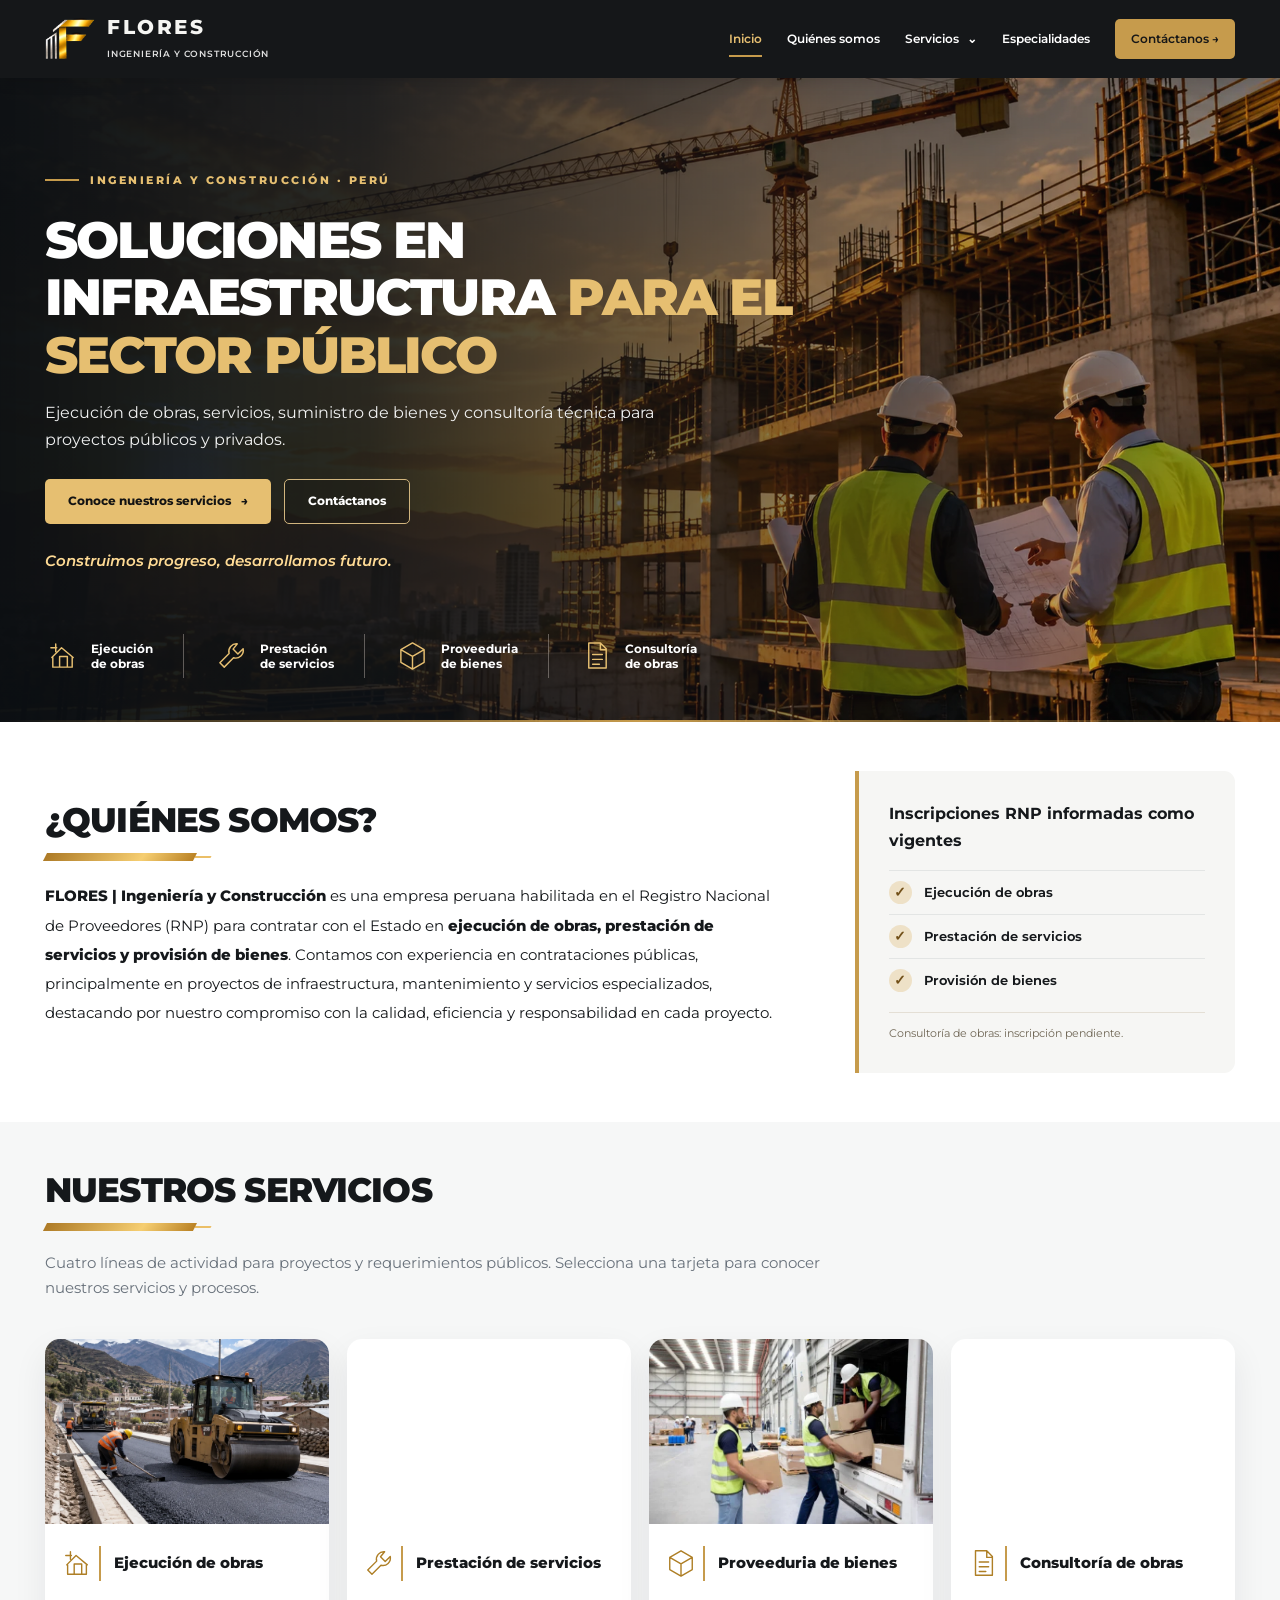
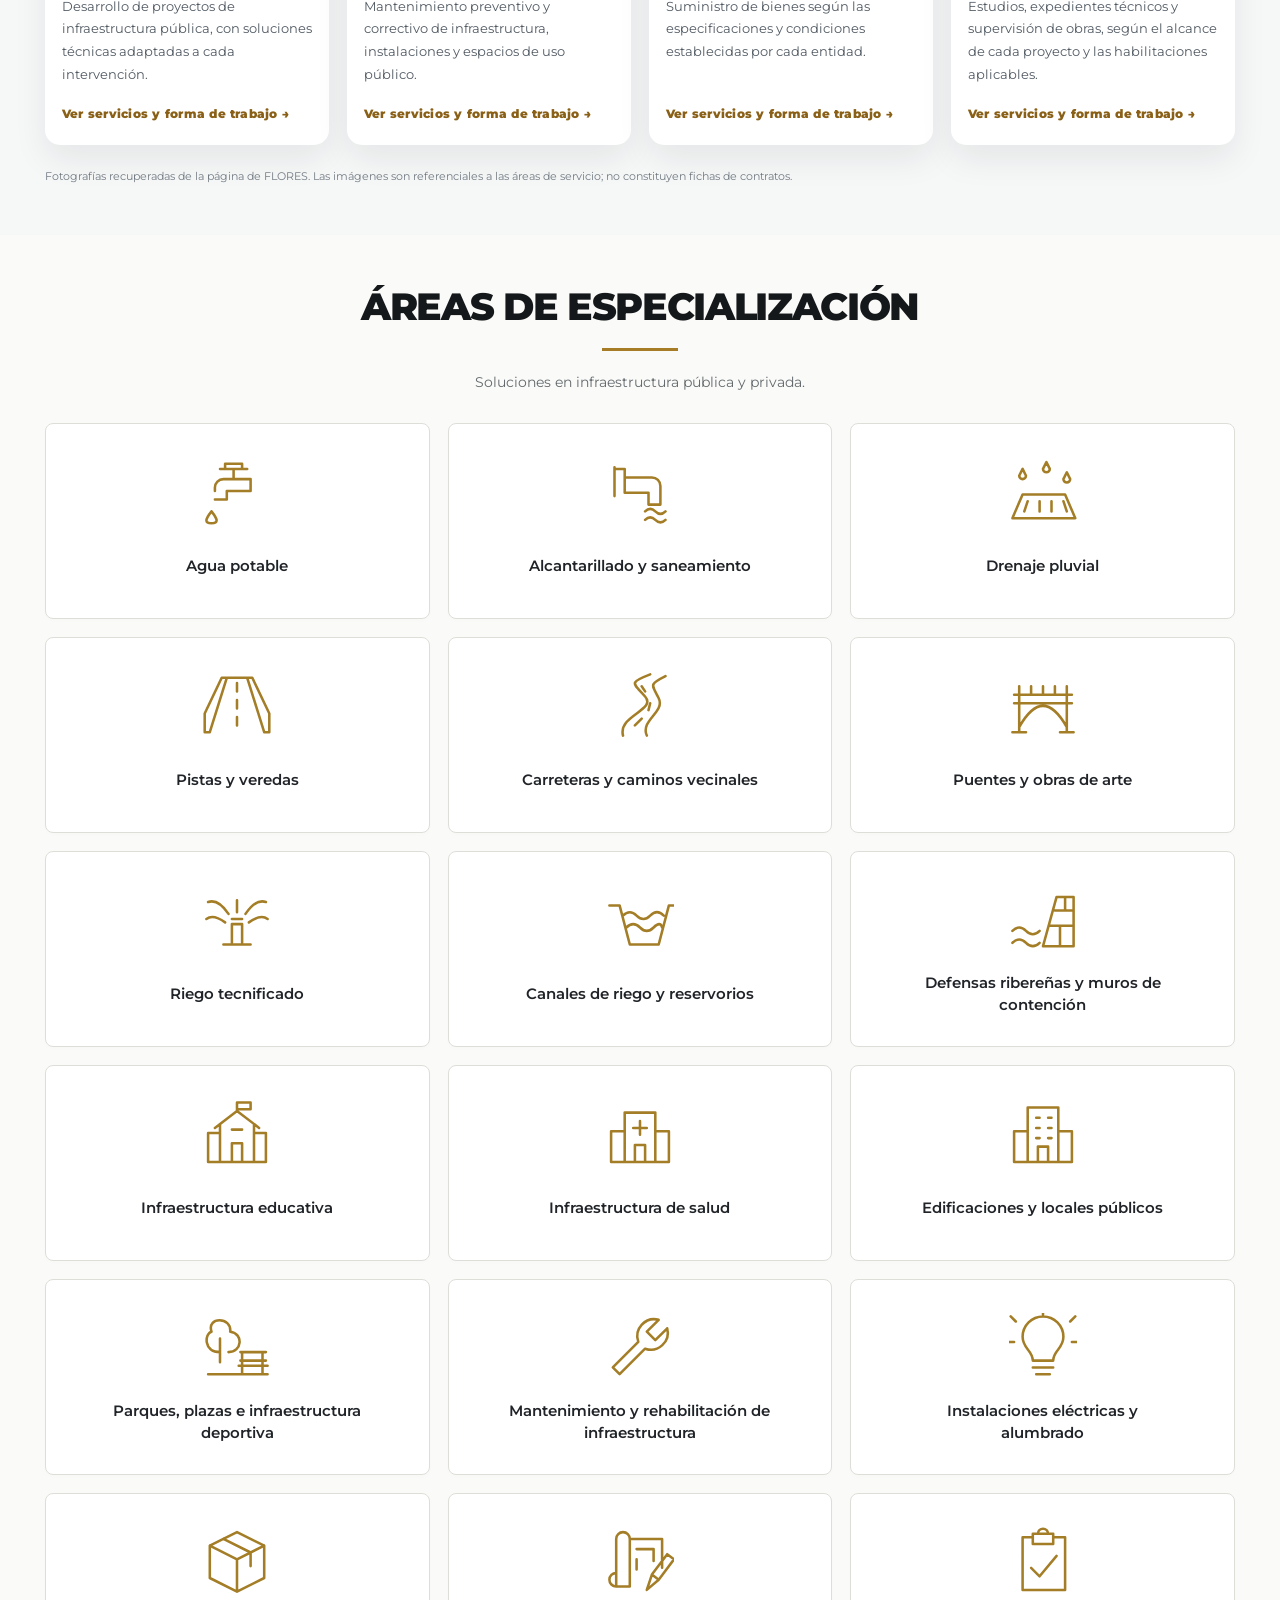
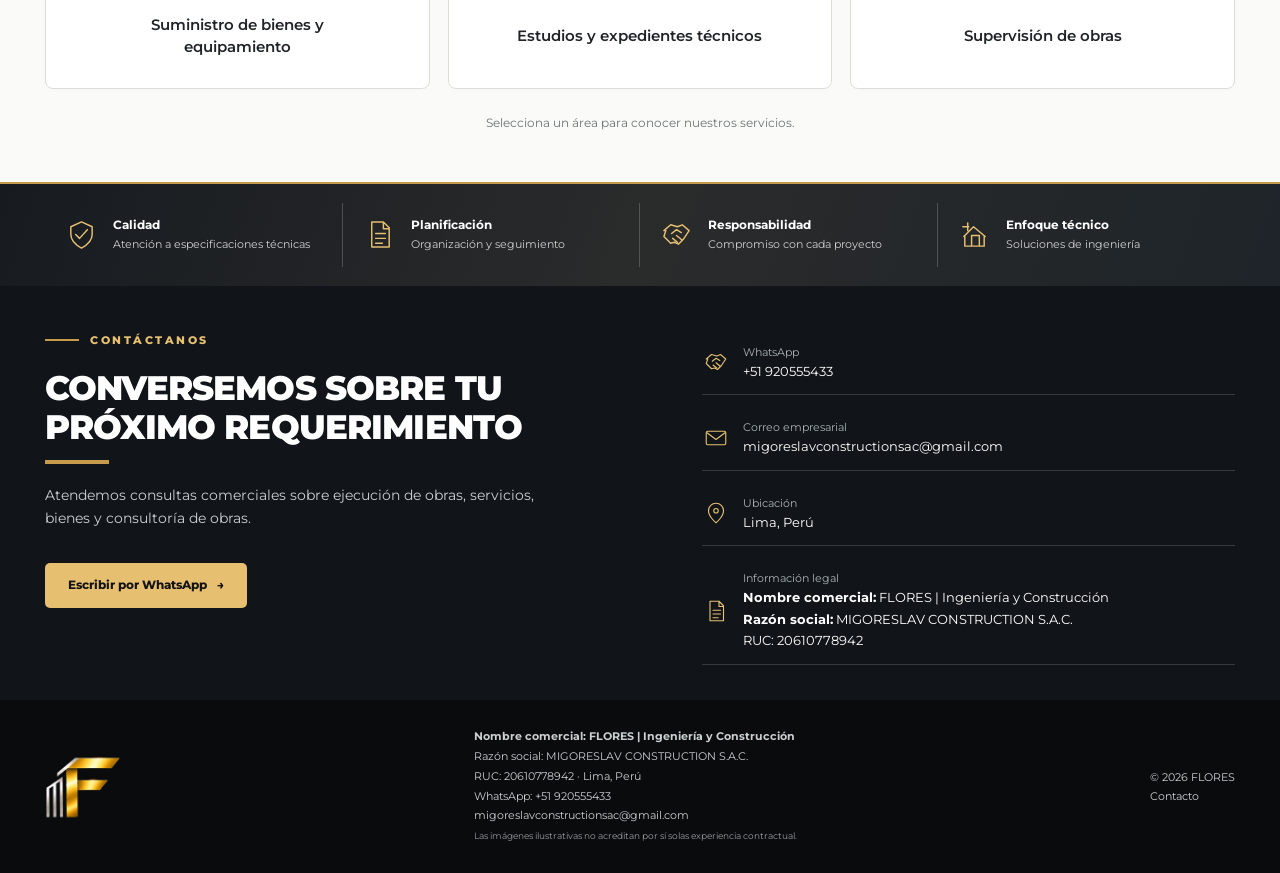
==== commit 08b1a7bd: "Add files via upload" ====
--- a/index.html
+++ b/index.html
@@ -9,10 +9,10 @@
 <symbol id="i-location" viewbox="0 0 32 32"><path d="M26 13c0 8-10 16-10 16S6 21 6 13a10 10 0 1 1 20 0Z"></path><circle cx="16" cy="13" r="3"></circle></symbol>
 <symbol id="i-doc" viewbox="0 0 32 32"><path d="M8 3h12l6 6v20H8V3ZM20 3v7h6M12 15h10M12 20h10M12 25h7"></path></symbol>
 <symbol id="i-handshake" viewbox="0 0 32 32"><path d="m3 12 7-6 7 2 5-2 7 6-6 9-5 5-4-2-4 1-7-7 2-6Z"></path><path d="m11 15 5-4 5 3M12 20l5 4M16 17l6 5"></path></symbol>
-</defs></svg><header class="site-header"><div class="container nav-inner"><a aria-label="FLORES - ir a inicio" class="brand" href="index.html"><img alt="Isotipo F de FLORES en dorado y plateado" class="brand-symbol" src="assets/logo-f-isotipo.webp"/><span><span class="brand-title">FLORES</span><span class="brand-sub">INGENIERÍA Y CONSTRUCCIÓN</span></span></a><button aria-controls="menu-principal" aria-expanded="false" aria-label="Abrir menú" class="menu-toggle">☰</button><nav aria-label="Navegación principal" class="nav-links" id="menu-principal"><a class="active" href="index.html">Inicio</a><a class="" href="index.html#quienes-somos">Quiénes somos</a><details class="services-dropdown"><summary>Servicios <span aria-hidden="true">⌄</span></summary><div class="services-submenu"><a href="obras.html">Ejecución de obras</a><a href="servicios.html">Prestación de servicios</a><a href="bienes.html">PROVEEDURIA DE BIENES</a><a href="consultoria.html">Consultoría de obras</a></div></details><a class="" href="index.html#especialidades">Especialidades</a><a class="nav-cta" href="index.html#contacto">Contáctanos →</a></nav></div></header><main id="contenido">
-<section class="hero"><div class="container hero-inner"><div class="eyebrow">INGENIERÍA Y CONSTRUCCIÓN · PERÚ</div><h1>SOLUCIONES EN INFRAESTRUCTURA <em>PARA EL SECTOR PÚBLICO</em></h1><p>Ejecución de obras, servicios, suministro de bienes y consultoría técnica para proyectos públicos y privados.</p><div class="btns"><a class="btn btn-gold" href="#servicios">Conoce nuestros servicios <span aria-hidden="true">→</span></a><a class="btn btn-ghost" href="#contacto">Contáctanos</a></div><p class="slogan">Construimos progreso, desarrollamos futuro.</p><div aria-label="Accesos directos a nuestras áreas" class="hero-tags"><a aria-label="Ir a Ejecución de obras" href="obras.html" title="Conocer Ejecución de obras"><span class="mini-icon"><svg aria-hidden="true"><use href="#i-work"></use></svg></span><span>Ejecución<br/>de obras</span></a><a aria-label="Ir a Prestación de servicios" href="servicios.html" title="Conocer Prestación de servicios"><span class="mini-icon"><svg aria-hidden="true"><use href="#i-wrench"></use></svg></span><span>Prestación<br/>de servicios</span></a><a aria-label="Ir a PROVEEDURIA DE BIENES" href="bienes.html" title="Conocer PROVEEDURIA DE BIENES"><span class="mini-icon"><svg aria-hidden="true"><use href="#i-box"></use></svg></span><span>PROVEEDURIA<br/>DE BIENES</span></a><a aria-label="Ir a Consultoría de obras" href="consultoria.html" title="Conocer Consultoría de obras"><span class="mini-icon"><svg aria-hidden="true"><use href="#i-doc"></use></svg></span><span>Consultoría<br/>de obras</span></a></div></div></section>
+</defs></svg><header class="site-header"><div class="container nav-inner"><a aria-label="FLORES - ir a inicio" class="brand" href="index.html"><img alt="Isotipo F de FLORES en dorado y plateado" class="brand-symbol" src="assets/logo-f-isotipo.webp"/><span><span class="brand-title">FLORES</span><span class="brand-sub">INGENIERÍA Y CONSTRUCCIÓN</span></span></a><button aria-controls="menu-principal" aria-expanded="false" aria-label="Abrir menú" class="menu-toggle">☰</button><nav aria-label="Navegación principal" class="nav-links" id="menu-principal"><a class="active" href="index.html">Inicio</a><a class="" href="index.html#quienes-somos">Quiénes somos</a><details class="services-dropdown"><summary>Servicios <span aria-hidden="true">⌄</span></summary><div class="services-submenu"><a href="obras.html">Ejecución de obras</a><a href="servicios.html">Prestación de servicios</a><a href="bienes.html">Proveeduria de bienes</a><a href="consultoria.html">Consultoría de obras</a></div></details><a class="" href="index.html#especialidades">Especialidades</a><a class="nav-cta" href="index.html#contacto">Contáctanos →</a></nav></div></header><main id="contenido">
+<section class="hero"><div class="container hero-inner"><div class="eyebrow">INGENIERÍA Y CONSTRUCCIÓN · PERÚ</div><h1>SOLUCIONES EN INFRAESTRUCTURA <em>PARA EL SECTOR PÚBLICO</em></h1><p>Ejecución de obras, servicios, suministro de bienes y consultoría técnica para proyectos públicos y privados.</p><div class="btns"><a class="btn btn-gold" href="#servicios">Conoce nuestros servicios <span aria-hidden="true">→</span></a><a class="btn btn-ghost" href="#contacto">Contáctanos</a></div><p class="slogan">Construimos progreso, desarrollamos futuro.</p><div aria-label="Accesos directos a nuestras áreas" class="hero-tags"><a aria-label="Ir a Ejecución de obras" href="obras.html" title="Conocer Ejecución de obras"><span class="mini-icon"><svg aria-hidden="true"><use href="#i-work"></use></svg></span><span>Ejecución<br/>de obras</span></a><a aria-label="Ir a Prestación de servicios" href="servicios.html" title="Conocer Prestación de servicios"><span class="mini-icon"><svg aria-hidden="true"><use href="#i-wrench"></use></svg></span><span>Prestación<br/>de servicios</span></a><a aria-label="Ir a Proveeduria de bienes" href="bienes.html" title="Conocer Proveeduria de bienes"><span class="mini-icon"><svg aria-hidden="true"><use href="#i-box"></use></svg></span><span>Proveeduria<br/>de bienes</span></a><a aria-label="Ir a Consultoría de obras" href="consultoria.html" title="Conocer Consultoría de obras"><span class="mini-icon"><svg aria-hidden="true"><use href="#i-doc"></use></svg></span><span>Consultoría<br/>de obras</span></a></div></div></section>
 <section class="section about" id="quienes-somos"><div class="container about-grid"><div><h2 class="section-heading">¿Quiénes somos?<div class="underline"></div></h2><p class="about-text"><strong>FLORES | Ingeniería y Construcción</strong> es una empresa peruana habilitada en el Registro Nacional de Proveedores (RNP) para contratar con el Estado en <strong>ejecución de obras, prestación de servicios y provisión de bienes</strong>. Contamos con experiencia en contrataciones públicas, principalmente en proyectos de infraestructura, mantenimiento y servicios especializados, destacando por nuestro compromiso con la calidad, eficiencia y responsabilidad en cada proyecto.</p></div><aside aria-label="Inscripciones en el RNP" class="about-aside"><h3>Inscripciones RNP informadas como vigentes</h3><ul><li><span class="check">✓</span> Ejecución de obras</li><li><span class="check">✓</span> Prestación de servicios</li><li><span class="check">✓</span> Provisión de bienes</li></ul><p class="rnp-reminder">Consultoría de obras: inscripción pendiente.</p></aside></div></section>
-<section class="section services" id="servicios"><div class="container"><h2 class="section-heading">Nuestros servicios<div class="underline"></div></h2><p class="section-intro">Cuatro líneas de actividad para proyectos y requerimientos públicos. Selecciona una tarjeta para conocer nuestros servicios y procesos.</p><div class="service-grid"><a aria-label="Conocer más sobre ejecución de obras" class="service-card" href="obras.html" title="Abrir información de Ejecución de obras"><img alt="Pavimentación y compactación de una vía, fotografía de referencia proporcionada para FLORES" decoding="async" height="540" loading="lazy" src="assets/pavimentacion-camino-andino.webp" width="720"/><div class="service-body"><div class="service-head"><span class="mini-icon"><svg aria-hidden="true"><use href="#i-work"></use></svg></span><h3>Ejecución de obras</h3></div><p>Desarrollo de proyectos de infraestructura pública, con soluciones técnicas adaptadas a cada intervención.</p><span class="text-link">Ver servicios y forma de trabajo  →</span></div></a><a aria-label="Conocer más sobre prestación de servicios" class="service-card" href="servicios.html" title="Abrir información de Prestación de servicios"><img alt="Vista de establecimiento público rehabilitado con techumbre metálica roja" decoding="async" height="540" loading="lazy" src="assets/establecimiento-salud-techo-rojo.webp" width="720"/><div class="service-body"><div class="service-head"><span class="mini-icon"><svg aria-hidden="true"><use href="#i-wrench"></use></svg></span><h3>Prestación de servicios</h3></div><p>Mantenimiento preventivo y correctivo de infraestructura, instalaciones y espacios de uso público.</p><span class="text-link">Ver servicios y forma de trabajo  →</span></div></a><a aria-label="Conocer más sobre proveeduría de bienes" class="service-card" href="bienes.html" title="Abrir información de PROVEEDURIA DE BIENES"><img alt="Personal trasladando cajas en un centro logístico de abastecimiento" decoding="async" height="540" loading="lazy" src="assets/entrega-bienes-almacen.webp" width="720"/><div class="service-body"><div class="service-head"><span class="mini-icon"><svg aria-hidden="true"><use href="#i-box"></use></svg></span><h3>PROVEEDURIA DE BIENES</h3></div><p>Suministro de bienes según las especificaciones y condiciones establecidas por cada entidad.</p><span class="text-link">Ver servicios y forma de trabajo  →</span></div></a><a aria-label="Conocer más sobre consultoría de obras" class="service-card" href="consultoria.html" title="Abrir información de Consultoría de obras"><img alt="Equipo técnico revisando planos en terreno de obra" decoding="async" height="540" loading="lazy" src="assets/equipo-revision-en-campo.webp" width="720"/><div class="service-body"><div class="service-head"><span class="mini-icon"><svg aria-hidden="true"><use href="#i-doc"></use></svg></span><h3>Consultoría de obras</h3></div><p>Estudios, expedientes técnicos y supervisión de obras, según el alcance de cada proyecto y las habilitaciones aplicables.</p><span class="text-link">Ver servicios y forma de trabajo  →</span></div></a></div><p class="photo-note">Fotografías recuperadas de la página de FLORES. Las imágenes son referenciales a las áreas de servicio; no constituyen fichas de contratos.</p></div></section>
+<section class="section services" id="servicios"><div class="container"><h2 class="section-heading">Nuestros servicios<div class="underline"></div></h2><p class="section-intro">Cuatro líneas de actividad para proyectos y requerimientos públicos. Selecciona una tarjeta para conocer nuestros servicios y procesos.</p><div class="service-grid"><a aria-label="Conocer más sobre ejecución de obras" class="service-card" href="obras.html" title="Abrir información de Ejecución de obras"><img alt="Pavimentación y compactación de una vía, fotografía de referencia proporcionada para FLORES" decoding="async" height="540" loading="lazy" src="assets/pavimentacion-camino-andino.webp" width="720"/><div class="service-body"><div class="service-head"><span class="mini-icon"><svg aria-hidden="true"><use href="#i-work"></use></svg></span><h3>Ejecución de obras</h3></div><p>Desarrollo de proyectos de infraestructura pública, con soluciones técnicas adaptadas a cada intervención.</p><span class="text-link">Ver servicios y forma de trabajo  →</span></div></a><a aria-label="Conocer más sobre prestación de servicios" class="service-card" href="servicios.html" title="Abrir información de Prestación de servicios"><img alt="Vista de establecimiento público rehabilitado con techumbre metálica roja" decoding="async" height="540" loading="lazy" src="assets/establecimiento-salud-techo-rojo.webp" width="720"/><div class="service-body"><div class="service-head"><span class="mini-icon"><svg aria-hidden="true"><use href="#i-wrench"></use></svg></span><h3>Prestación de servicios</h3></div><p>Mantenimiento preventivo y correctivo de infraestructura, instalaciones y espacios de uso público.</p><span class="text-link">Ver servicios y forma de trabajo  →</span></div></a><a aria-label="Conocer más sobre proveeduría de bienes" class="service-card" href="bienes.html" title="Abrir información de PROVEEDURIA DE BIENES"><img alt="Personal trasladando cajas en un centro logístico de abastecimiento" decoding="async" height="540" loading="lazy" src="assets/entrega-bienes-almacen.webp" width="720"/><div class="service-body"><div class="service-head"><span class="mini-icon"><svg aria-hidden="true"><use href="#i-box"></use></svg></span><h3>Proveeduria de bienes</h3></div><p>Suministro de bienes según las especificaciones y condiciones establecidas por cada entidad.</p><span class="text-link">Ver servicios y forma de trabajo  →</span></div></a><a aria-label="Conocer más sobre consultoría de obras" class="service-card" href="consultoria.html" title="Abrir información de Consultoría de obras"><img alt="Equipo técnico revisando planos en terreno de obra" decoding="async" height="540" loading="lazy" src="assets/equipo-revision-en-campo.webp" width="720"/><div class="service-body"><div class="service-head"><span class="mini-icon"><svg aria-hidden="true"><use href="#i-doc"></use></svg></span><h3>Consultoría de obras</h3></div><p>Estudios, expedientes técnicos y supervisión de obras, según el alcance de cada proyecto y las habilitaciones aplicables.</p><span class="text-link">Ver servicios y forma de trabajo  →</span></div></a></div><p class="photo-note">Fotografías recuperadas de la página de FLORES. Las imágenes son referenciales a las áreas de servicio; no constituyen fichas de contratos.</p></div></section>
 <section class="section areas specialties-minimal" id="especialidades"><div class="container"><h2 class="section-heading">Áreas de especialización<div class="underline"></div></h2><p class="specialties-intro">Soluciones en infraestructura pública y privada.</p><div class="specialties-grid"><a class="specialty-card" href="obras.html#especialidad-01" aria-label="Agua potable: ver servicios"><svg class="specialty-icon" aria-hidden="true" focusable="false" viewBox="0 0 40 40" fill="none" stroke="currentColor" stroke-width="1.5" stroke-linecap="round" stroke-linejoin="round"><path d="M10 7h16M18 7v6M7 20v-2a5 5 0 0 1 5-5h16v7H14v5H7M5 32c-4 5-4 7 0 7s4-2 0-7M13 4h10v3H13Z"/></svg><h3>Agua potable</h3></a><a class="specialty-card" href="obras.html#especialidad-02" aria-label="Alcantarillado y saneamiento: ver servicios"><svg class="specialty-icon" aria-hidden="true" focusable="false" viewBox="0 0 40 40" fill="none" stroke="currentColor" stroke-width="1.5" stroke-linecap="round" stroke-linejoin="round"><path d="M5 7h6v14h14v7h7V17a5 5 0 0 0-5-5H11M5 6v17M23 32q3-3 6 0t6 0M23 37q3-3 6 0t6 0"/></svg><h3>Alcantarillado y saneamiento</h3></a><a class="specialty-card" href="obras.html#especialidad-07" aria-label="Drenaje pluvial: ver servicios"><svg class="specialty-icon" aria-hidden="true" focusable="false" viewBox="0 0 40 40" fill="none" stroke="currentColor" stroke-width="1.5" stroke-linecap="round" stroke-linejoin="round"><path d="M8 7l-2 4a2 2 0 0 0 4 0ZM22 3l-2 4a2 2 0 0 0 4 0ZM34 9l-2 4a2 2 0 0 0 4 0ZM8 22h25l6 14H2ZM11 26l-2 6M18 26v6M25 26v6M32 26l2 6"/></svg><h3>Drenaje pluvial</h3></a><a class="specialty-card" href="obras.html#especialidad-03" aria-label="Pistas y veredas: ver servicios"><svg class="specialty-icon" aria-hidden="true" focusable="false" viewBox="0 0 40 40" fill="none" stroke="currentColor" stroke-width="1.5" stroke-linecap="round" stroke-linejoin="round"><path d="M14 4 4 36M26 4l10 32M14 4h12M20 7v5M20 17v5M20 27v5M4 36H1V25L11 4h3M36 36h3V25L29 4h-3"/></svg><h3>Pistas y veredas</h3></a><a class="specialty-card" href="obras.html#especialidad-04" aria-label="Carreteras y caminos vecinales: ver servicios"><svg class="specialty-icon" aria-hidden="true" focusable="false" viewBox="0 0 40 40" fill="none" stroke="currentColor" stroke-width="1.5" stroke-linecap="round" stroke-linejoin="round"><path d="M10 38c-3-12 20-15 13-23S13 7 26 2M24 38c-4-9 11-14 7-22S25 8 35 3M17 32l4-4M25 23l1-4M23 12l-2-3"/></svg><h3>Carreteras y caminos vecinales</h3></a><a class="specialty-card" href="obras.html#especialidad-09" aria-label="Puentes y obras de arte: ver servicios"><svg class="specialty-icon" aria-hidden="true" focusable="false" viewBox="0 0 40 40" fill="none" stroke="currentColor" stroke-width="1.5" stroke-linecap="round" stroke-linejoin="round"><path d="M3 14h34M3 19h34M6 9v27M34 9v27M6 33q14-25 28 0M13 9v5M20 9v5M27 9v5M2 36h8M30 36h8"/></svg><h3>Puentes y obras de arte</h3></a><a class="specialty-card" href="obras.html#especialidad-05" aria-label="Riego tecnificado: ver servicios"><svg class="specialty-icon" aria-hidden="true" focusable="false" viewBox="0 0 40 40" fill="none" stroke="currentColor" stroke-width="1.5" stroke-linecap="round" stroke-linejoin="round"><path d="M17 34V23h6v11M12 35h16M17 20h6M20 16V9M15 17Q9 8 3 10M25 17q6-9 12-7M13 22Q6 17 2 20M27 22q7-5 11-2"/></svg><h3>Riego tecnificado</h3></a><a class="specialty-card" href="obras.html#especialidad-05" aria-label="Canales de riego y reservorios: ver servicios"><svg class="specialty-icon" aria-hidden="true" focusable="false" viewBox="0 0 40 40" fill="none" stroke="currentColor" stroke-width="1.5" stroke-linecap="round" stroke-linejoin="round"><path d="M2 12h6l6 23h17l6-23h3M10 18q4-4 8 0t8 0t8 0M12 25q4-4 8 0t8 0t5 0"/></svg><h3>Canales de riego y reservorios</h3></a><a class="specialty-card" href="obras.html#especialidad-07" aria-label="Defensas ribereñas y muros de contención: ver servicios"><svg class="specialty-icon" aria-hidden="true" focusable="false" viewBox="0 0 40 40" fill="none" stroke="currentColor" stroke-width="1.5" stroke-linecap="round" stroke-linejoin="round"><path d="M20 36 28 7h10v29ZM24 24h14M27 15h11M30 24v12M33 7v8M2 27q4-4 8 0t8 0M2 34q4-4 8 0t8 0"/></svg><h3>Defensas ribereñas y muros de contención</h3></a><a class="specialty-card" href="obras.html#especialidad-06" aria-label="Infraestructura educativa: ver servicios"><svg class="specialty-icon" aria-hidden="true" focusable="false" viewBox="0 0 40 40" fill="none" stroke="currentColor" stroke-width="1.5" stroke-linecap="round" stroke-linejoin="round"><path d="M7 17 20 7l13 10M10 15v22h20V15M3 20h7M30 20h7M3 20v17h34V20M17 37V26h6v11M20 7V2h8v4h-8M17 18h6"/></svg><h3>Infraestructura educativa</h3></a><a class="specialty-card" href="obras.html#especialidad-06" aria-label="Infraestructura de salud: ver servicios"><svg class="specialty-icon" aria-hidden="true" focusable="false" viewBox="0 0 40 40" fill="none" stroke="currentColor" stroke-width="1.5" stroke-linecap="round" stroke-linejoin="round"><path d="M11 37V8h18v29M3 37V19h8M29 19h8v18H3M17 37V27h6v10M20 13v8M16 17h8"/></svg><h3>Infraestructura de salud</h3></a><a class="specialty-card" href="obras.html#especialidad-08" aria-label="Edificaciones y locales públicos: ver servicios"><svg class="specialty-icon" aria-hidden="true" focusable="false" viewBox="0 0 40 40" fill="none" stroke="currentColor" stroke-width="1.5" stroke-linecap="round" stroke-linejoin="round"><path d="M11 37V5h18v32M3 37V19h8M29 19h8v18H3M17 37V28h6v9M16 11h2M23 11h2M16 17h2M23 17h2M16 23h2M23 23h2"/></svg><h3>Edificaciones y locales públicos</h3></a><a class="specialty-card" href="servicios.html#especialidad-09" aria-label="Parques, plazas e infraestructura deportiva: ver servicios"><svg class="specialty-icon" aria-hidden="true" focusable="false" viewBox="0 0 40 40" fill="none" stroke="currentColor" stroke-width="1.5" stroke-linecap="round" stroke-linejoin="round"><path d="M10 29V15M10 23C0 23 1 12 5 11 2 2 17 2 16 11c8 1 7 12-1 12M3 36h35M22 23h15M22 28h15M23 23v13M35 23v13M21 31h17"/></svg><h3>Parques, plazas e infraestructura deportiva</h3></a><a class="specialty-card" href="servicios.html#especialidad-10" aria-label="Mantenimiento y rehabilitación de infraestructura: ver servicios"><svg class="specialty-icon" aria-hidden="true" focusable="false" viewBox="0 0 40 40" fill="none" stroke="currentColor" stroke-width="1.5" stroke-linecap="round" stroke-linejoin="round"><path d="M31 4a10 10 0 0 0-12 13L4 32l4 4 15-15A10 10 0 0 0 36 9l-7 7-5-5Z"/></svg><h3>Mantenimiento y rehabilitación de infraestructura</h3></a><a class="specialty-card" href="servicios.html#especialidad-07" aria-label="Instalaciones eléctricas y alumbrado: ver servicios"><svg class="specialty-icon" aria-hidden="true" focusable="false" viewBox="0 0 40 40" fill="none" stroke="currentColor" stroke-width="1.5" stroke-linecap="round" stroke-linejoin="round"><path d="M14 28c0-6-6-7-6-14a12 12 0 0 1 24 0c0 7-6 8-6 14ZM14 32h12M16 36h8M20 1V0M4 5 1 2M36 5l3-3M3 17H0M37 17h3"/></svg><h3>Instalaciones eléctricas y alumbrado</h3></a><a class="specialty-card" href="bienes.html" aria-label="Suministro de bienes y equipamiento: ver servicios"><svg class="specialty-icon" aria-hidden="true" focusable="false" viewBox="0 0 40 40" fill="none" stroke="currentColor" stroke-width="1.5" stroke-linecap="round" stroke-linejoin="round"><path d="M20 3 36 11v19L20 38 4 30V11ZM4 11l16 8 16-8M20 19v19M12 7l16 8v8"/></svg><h3>Suministro de bienes y equipamiento</h3></a><a class="specialty-card" href="consultoria.html#especialidad-02" aria-label="Estudios y expedientes técnicos: ver servicios"><svg class="specialty-icon" aria-hidden="true" focusable="false" viewBox="0 0 40 40" fill="none" stroke="currentColor" stroke-width="1.5" stroke-linecap="round" stroke-linejoin="round"><path d="M6 35V7a4 4 0 0 1 8 0v28H6a4 4 0 0 1 0-8M14 7h19v17M18 13h10v7M18 25v-6M24 37l3-9 9-12 4 3-9 12ZM27 28l4 3"/></svg><h3>Estudios y expedientes técnicos</h3></a><a class="specialty-card" href="consultoria.html#especialidad-04" aria-label="Supervisión de obras: ver servicios"><svg class="specialty-icon" aria-hidden="true" focusable="false" viewBox="0 0 40 40" fill="none" stroke="currentColor" stroke-width="1.5" stroke-linecap="round" stroke-linejoin="round"><path d="M14 6H8v31h25V6h-7M14 4h12v6H14ZM17 4a3 3 0 0 1 6 0M13 24l5 5 10-12"/></svg><h3>Supervisión de obras</h3></a></div><p class="specialties-note">Selecciona un área para conocer nuestros servicios.</p></div></section>
 <section aria-label="Nuestra forma de trabajar" class="proof"><div class="container proof-grid"><div class="proof-item"><span class="mini-icon"><svg aria-hidden="true"><use href="#i-check"></use></svg></span><div><strong>Calidad</strong><small>Atención a especificaciones técnicas</small></div></div><div class="proof-item"><span class="mini-icon"><svg aria-hidden="true"><use href="#i-doc"></use></svg></span><div><strong>Planificación</strong><small>Organización y seguimiento</small></div></div><div class="proof-item"><span class="mini-icon"><svg aria-hidden="true"><use href="#i-handshake"></use></svg></span><div><strong>Responsabilidad</strong><small>Compromiso con cada proyecto</small></div></div><div class="proof-item"><span class="mini-icon"><svg aria-hidden="true"><use href="#i-work"></use></svg></span><div><strong>Enfoque técnico</strong><small>Soluciones de ingeniería</small></div></div></div></section>
 <section class="contact" id="contacto"><div class="container contact-grid"><div><div class="eyebrow">CONTÁCTANOS</div><h2 class="section-heading" style="margin-top:20px">Conversemos sobre tu próximo requerimiento<div class="underline"></div></h2><p>Atendemos consultas comerciales sobre ejecución de obras, servicios, bienes y consultoría de obras.</p><a class="btn btn-gold" href="https://wa.me/51920555433?text=Hola%2C%20quisiera%20realizar%20una%20consulta%20comercial%20a%20FLORES." rel="noopener noreferrer" target="_blank">Escribir por WhatsApp <span aria-hidden="true">→</span></a></div><div class="contact-cards"><div class="contact-line"><span class="mini-icon"><svg aria-hidden="true"><use href="#i-handshake"></use></svg></span><div><small>WhatsApp</small><a href="https://wa.me/51920555433?text=Hola%2C%20quisiera%20realizar%20una%20consulta%20comercial%20a%20FLORES." rel="noopener noreferrer" target="_blank">+51 920555433</a></div></div>
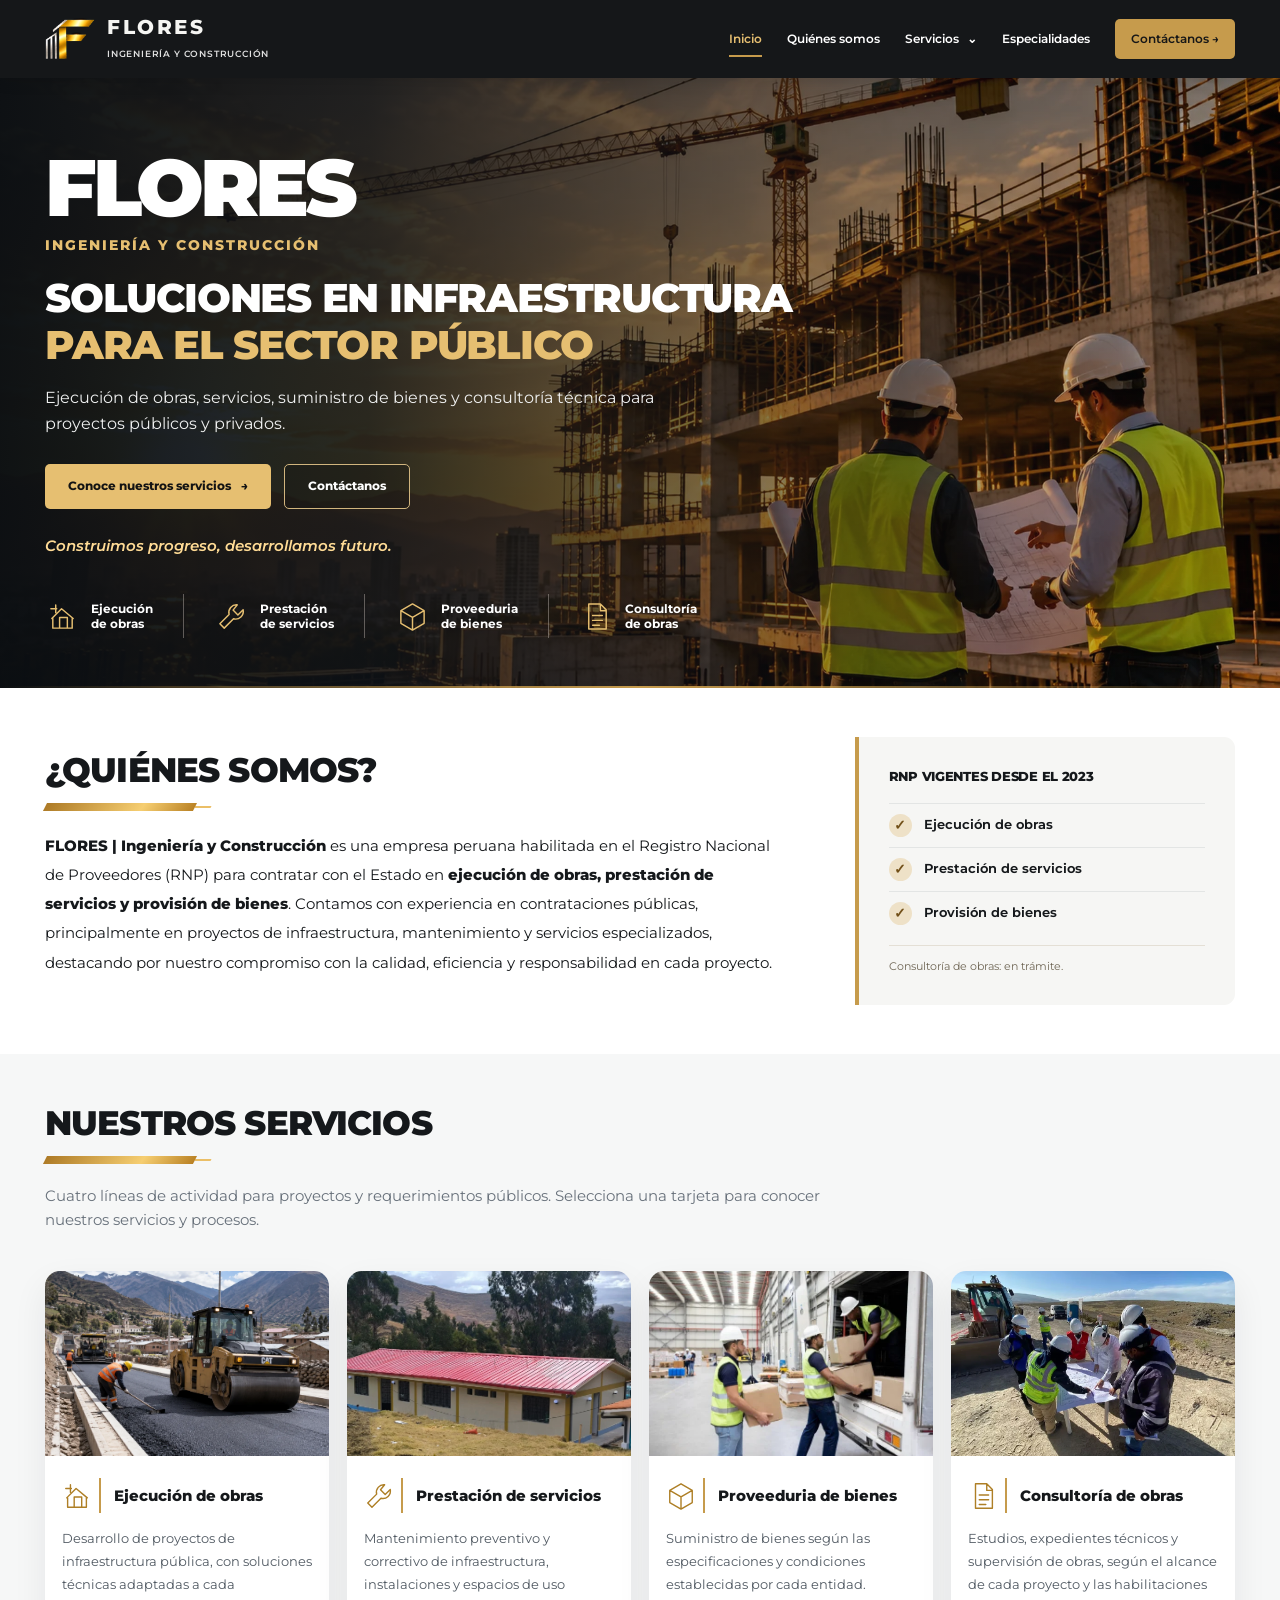
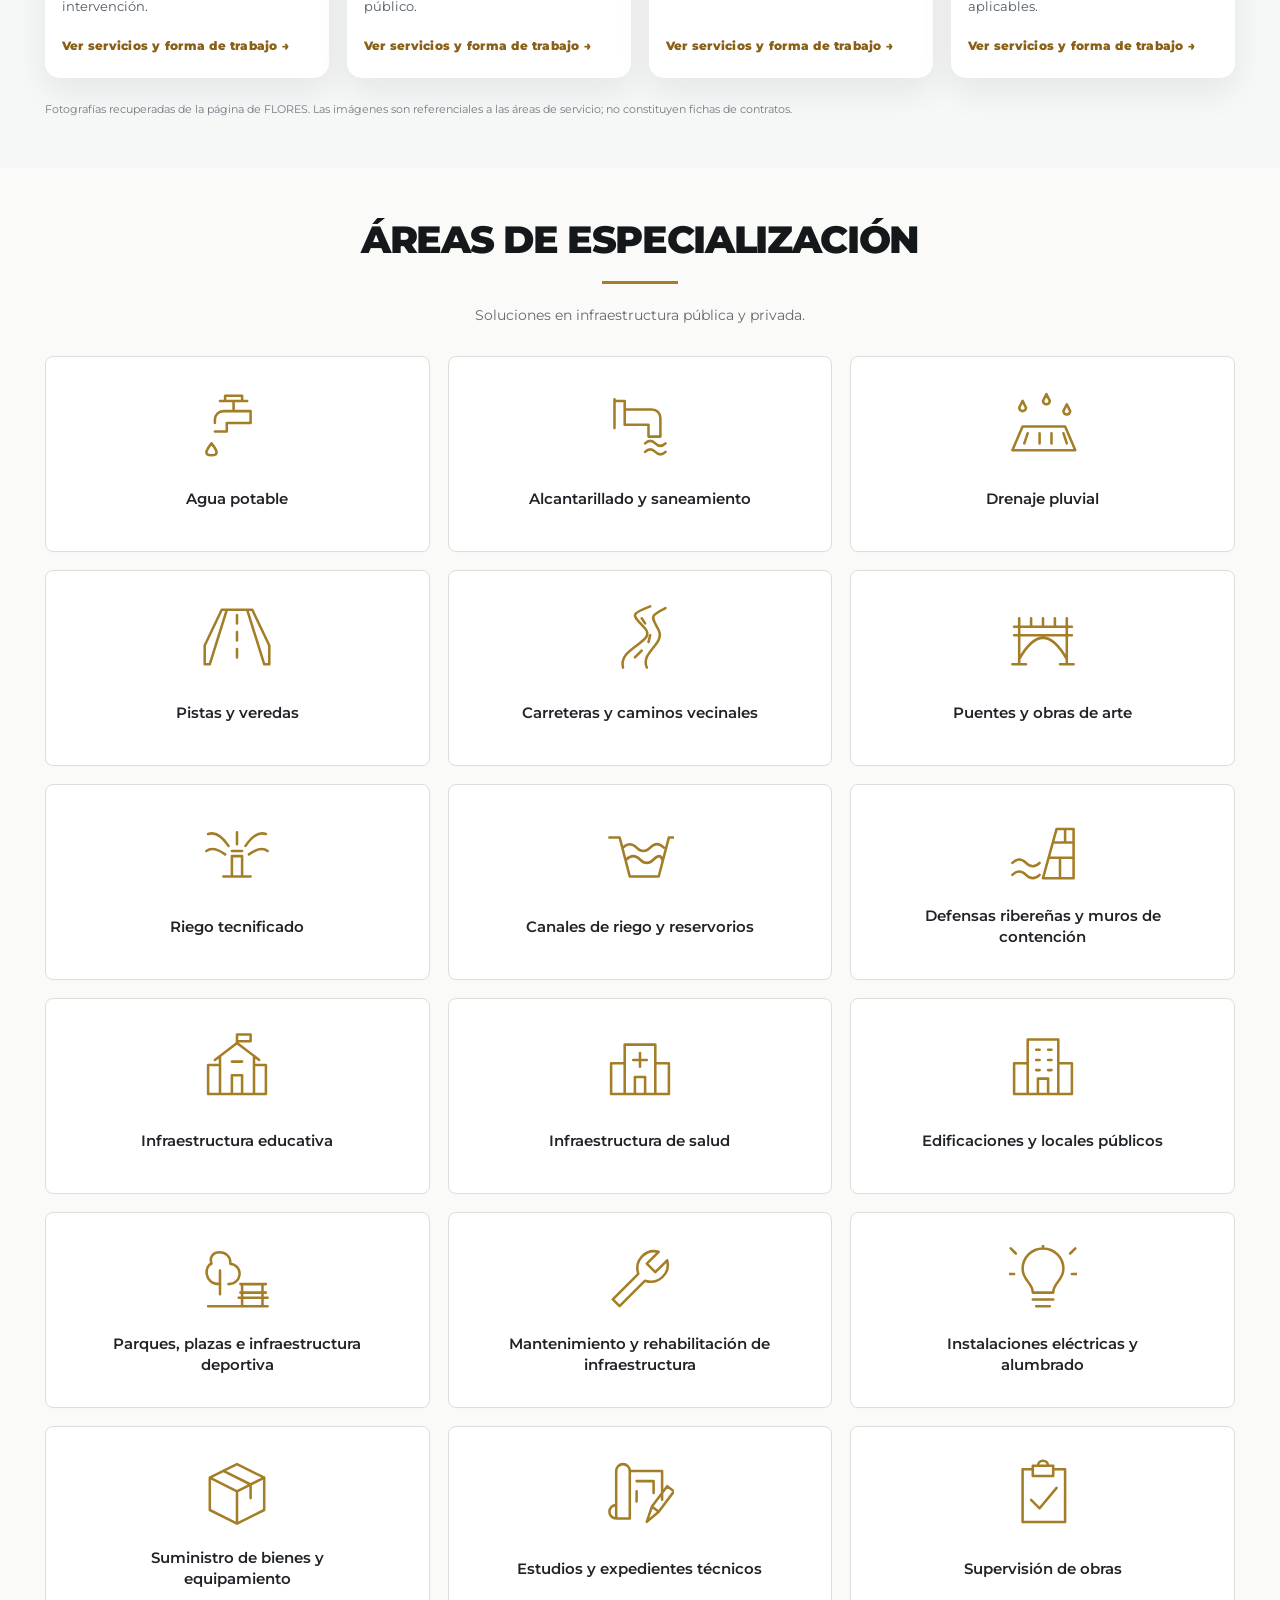
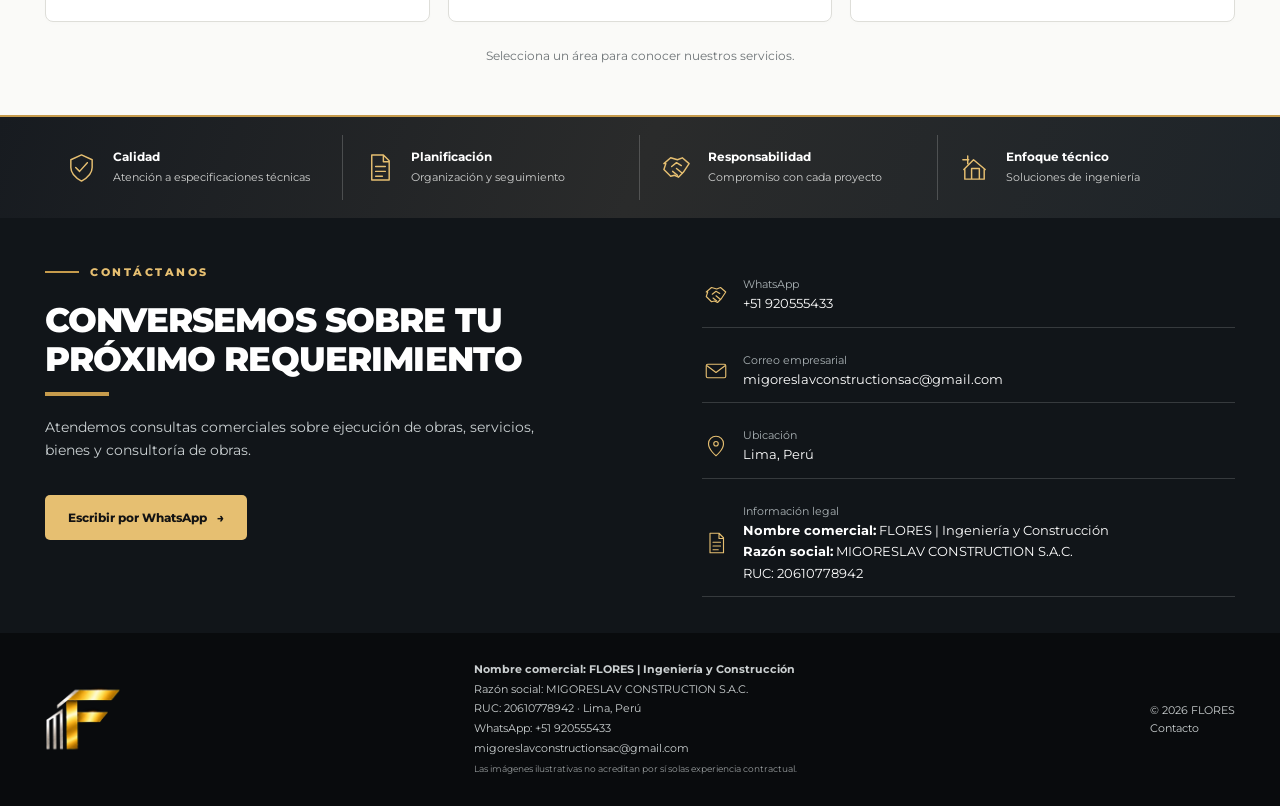
==== commit 79ff6083: "Add files via upload" ====
--- a/index.html
+++ b/index.html
@@ -10,8 +10,8 @@
 <symbol id="i-doc" viewbox="0 0 32 32"><path d="M8 3h12l6 6v20H8V3ZM20 3v7h6M12 15h10M12 20h10M12 25h7"></path></symbol>
 <symbol id="i-handshake" viewbox="0 0 32 32"><path d="m3 12 7-6 7 2 5-2 7 6-6 9-5 5-4-2-4 1-7-7 2-6Z"></path><path d="m11 15 5-4 5 3M12 20l5 4M16 17l6 5"></path></symbol>
 </defs></svg><header class="site-header"><div class="container nav-inner"><a aria-label="FLORES - ir a inicio" class="brand" href="index.html"><img alt="Isotipo F de FLORES en dorado y plateado" class="brand-symbol" src="assets/logo-f-isotipo.webp"/><span><span class="brand-title">FLORES</span><span class="brand-sub">INGENIERÍA Y CONSTRUCCIÓN</span></span></a><button aria-controls="menu-principal" aria-expanded="false" aria-label="Abrir menú" class="menu-toggle">☰</button><nav aria-label="Navegación principal" class="nav-links" id="menu-principal"><a class="active" href="index.html">Inicio</a><a class="" href="index.html#quienes-somos">Quiénes somos</a><details class="services-dropdown"><summary>Servicios <span aria-hidden="true">⌄</span></summary><div class="services-submenu"><a href="obras.html">Ejecución de obras</a><a href="servicios.html">Prestación de servicios</a><a href="bienes.html">Proveeduria de bienes</a><a href="consultoria.html">Consultoría de obras</a></div></details><a class="" href="index.html#especialidades">Especialidades</a><a class="nav-cta" href="index.html#contacto">Contáctanos →</a></nav></div></header><main id="contenido">
-<section class="hero"><div class="container hero-inner"><div class="eyebrow">INGENIERÍA Y CONSTRUCCIÓN · PERÚ</div><h1>SOLUCIONES EN INFRAESTRUCTURA <em>PARA EL SECTOR PÚBLICO</em></h1><p>Ejecución de obras, servicios, suministro de bienes y consultoría técnica para proyectos públicos y privados.</p><div class="btns"><a class="btn btn-gold" href="#servicios">Conoce nuestros servicios <span aria-hidden="true">→</span></a><a class="btn btn-ghost" href="#contacto">Contáctanos</a></div><p class="slogan">Construimos progreso, desarrollamos futuro.</p><div aria-label="Accesos directos a nuestras áreas" class="hero-tags"><a aria-label="Ir a Ejecución de obras" href="obras.html" title="Conocer Ejecución de obras"><span class="mini-icon"><svg aria-hidden="true"><use href="#i-work"></use></svg></span><span>Ejecución<br/>de obras</span></a><a aria-label="Ir a Prestación de servicios" href="servicios.html" title="Conocer Prestación de servicios"><span class="mini-icon"><svg aria-hidden="true"><use href="#i-wrench"></use></svg></span><span>Prestación<br/>de servicios</span></a><a aria-label="Ir a Proveeduria de bienes" href="bienes.html" title="Conocer Proveeduria de bienes"><span class="mini-icon"><svg aria-hidden="true"><use href="#i-box"></use></svg></span><span>Proveeduria<br/>de bienes</span></a><a aria-label="Ir a Consultoría de obras" href="consultoria.html" title="Conocer Consultoría de obras"><span class="mini-icon"><svg aria-hidden="true"><use href="#i-doc"></use></svg></span><span>Consultoría<br/>de obras</span></a></div></div></section>
-<section class="section about" id="quienes-somos"><div class="container about-grid"><div><h2 class="section-heading">¿Quiénes somos?<div class="underline"></div></h2><p class="about-text"><strong>FLORES | Ingeniería y Construcción</strong> es una empresa peruana habilitada en el Registro Nacional de Proveedores (RNP) para contratar con el Estado en <strong>ejecución de obras, prestación de servicios y provisión de bienes</strong>. Contamos con experiencia en contrataciones públicas, principalmente en proyectos de infraestructura, mantenimiento y servicios especializados, destacando por nuestro compromiso con la calidad, eficiencia y responsabilidad en cada proyecto.</p></div><aside aria-label="Inscripciones en el RNP" class="about-aside"><h3>Inscripciones RNP informadas como vigentes</h3><ul><li><span class="check">✓</span> Ejecución de obras</li><li><span class="check">✓</span> Prestación de servicios</li><li><span class="check">✓</span> Provisión de bienes</li></ul><p class="rnp-reminder">Consultoría de obras: inscripción pendiente.</p></aside></div></section>
+<section class="hero"><div class="container hero-inner"><div class="hero-brand"><div class="hero-brand-name">FLORES</div><div class="hero-brand-subtitle">INGENIERÍA Y CONSTRUCCIÓN</div></div><h1>SOLUCIONES EN INFRAESTRUCTURA <em>PARA EL SECTOR PÚBLICO</em></h1><p>Ejecución de obras, servicios, suministro de bienes y consultoría técnica para proyectos públicos y privados.</p><div class="btns"><a class="btn btn-gold" href="#servicios">Conoce nuestros servicios <span aria-hidden="true">→</span></a><a class="btn btn-ghost" href="#contacto">Contáctanos</a></div><p class="slogan">Construimos progreso, desarrollamos futuro.</p><div aria-label="Accesos directos a nuestras áreas" class="hero-tags"><a aria-label="Ir a Ejecución de obras" href="obras.html" title="Conocer Ejecución de obras"><span class="mini-icon"><svg aria-hidden="true"><use href="#i-work"></use></svg></span><span>Ejecución<br/>de obras</span></a><a aria-label="Ir a Prestación de servicios" href="servicios.html" title="Conocer Prestación de servicios"><span class="mini-icon"><svg aria-hidden="true"><use href="#i-wrench"></use></svg></span><span>Prestación<br/>de servicios</span></a><a aria-label="Ir a Proveeduria de bienes" href="bienes.html" title="Conocer Proveeduria de bienes"><span class="mini-icon"><svg aria-hidden="true"><use href="#i-box"></use></svg></span><span>Proveeduria<br/>de bienes</span></a><a aria-label="Ir a Consultoría de obras" href="consultoria.html" title="Conocer Consultoría de obras"><span class="mini-icon"><svg aria-hidden="true"><use href="#i-doc"></use></svg></span><span>Consultoría<br/>de obras</span></a></div></div></section>
+<section class="section about" id="quienes-somos"><div class="container about-grid"><div><h2 class="section-heading">¿Quiénes somos?<div class="underline"></div></h2><p class="about-text"><strong>FLORES | Ingeniería y Construcción</strong> es una empresa peruana habilitada en el Registro Nacional de Proveedores (RNP) para contratar con el Estado en <strong>ejecución de obras, prestación de servicios y provisión de bienes</strong>. Contamos con experiencia en contrataciones públicas, principalmente en proyectos de infraestructura, mantenimiento y servicios especializados, destacando por nuestro compromiso con la calidad, eficiencia y responsabilidad en cada proyecto.</p></div><aside aria-label="Inscripciones en el RNP" class="about-aside"><h3>RNP VIGENTES DESDE EL 2023</h3><ul><li><span class="check">✓</span> Ejecución de obras</li><li><span class="check">✓</span> Prestación de servicios</li><li><span class="check">✓</span> Provisión de bienes</li></ul><p class="rnp-reminder">Consultoría de obras: en trámite.</p></aside></div></section>
 <section class="section services" id="servicios"><div class="container"><h2 class="section-heading">Nuestros servicios<div class="underline"></div></h2><p class="section-intro">Cuatro líneas de actividad para proyectos y requerimientos públicos. Selecciona una tarjeta para conocer nuestros servicios y procesos.</p><div class="service-grid"><a aria-label="Conocer más sobre ejecución de obras" class="service-card" href="obras.html" title="Abrir información de Ejecución de obras"><img alt="Pavimentación y compactación de una vía, fotografía de referencia proporcionada para FLORES" decoding="async" height="540" loading="lazy" src="assets/pavimentacion-camino-andino.webp" width="720"/><div class="service-body"><div class="service-head"><span class="mini-icon"><svg aria-hidden="true"><use href="#i-work"></use></svg></span><h3>Ejecución de obras</h3></div><p>Desarrollo de proyectos de infraestructura pública, con soluciones técnicas adaptadas a cada intervención.</p><span class="text-link">Ver servicios y forma de trabajo  →</span></div></a><a aria-label="Conocer más sobre prestación de servicios" class="service-card" href="servicios.html" title="Abrir información de Prestación de servicios"><img alt="Vista de establecimiento público rehabilitado con techumbre metálica roja" decoding="async" height="540" loading="lazy" src="assets/establecimiento-salud-techo-rojo.webp" width="720"/><div class="service-body"><div class="service-head"><span class="mini-icon"><svg aria-hidden="true"><use href="#i-wrench"></use></svg></span><h3>Prestación de servicios</h3></div><p>Mantenimiento preventivo y correctivo de infraestructura, instalaciones y espacios de uso público.</p><span class="text-link">Ver servicios y forma de trabajo  →</span></div></a><a aria-label="Conocer más sobre proveeduría de bienes" class="service-card" href="bienes.html" title="Abrir información de PROVEEDURIA DE BIENES"><img alt="Personal trasladando cajas en un centro logístico de abastecimiento" decoding="async" height="540" loading="lazy" src="assets/entrega-bienes-almacen.webp" width="720"/><div class="service-body"><div class="service-head"><span class="mini-icon"><svg aria-hidden="true"><use href="#i-box"></use></svg></span><h3>Proveeduria de bienes</h3></div><p>Suministro de bienes según las especificaciones y condiciones establecidas por cada entidad.</p><span class="text-link">Ver servicios y forma de trabajo  →</span></div></a><a aria-label="Conocer más sobre consultoría de obras" class="service-card" href="consultoria.html" title="Abrir información de Consultoría de obras"><img alt="Equipo técnico revisando planos en terreno de obra" decoding="async" height="540" loading="lazy" src="assets/equipo-revision-en-campo.webp" width="720"/><div class="service-body"><div class="service-head"><span class="mini-icon"><svg aria-hidden="true"><use href="#i-doc"></use></svg></span><h3>Consultoría de obras</h3></div><p>Estudios, expedientes técnicos y supervisión de obras, según el alcance de cada proyecto y las habilitaciones aplicables.</p><span class="text-link">Ver servicios y forma de trabajo  →</span></div></a></div><p class="photo-note">Fotografías recuperadas de la página de FLORES. Las imágenes son referenciales a las áreas de servicio; no constituyen fichas de contratos.</p></div></section>
 <section class="section areas specialties-minimal" id="especialidades"><div class="container"><h2 class="section-heading">Áreas de especialización<div class="underline"></div></h2><p class="specialties-intro">Soluciones en infraestructura pública y privada.</p><div class="specialties-grid"><a class="specialty-card" href="obras.html#especialidad-01" aria-label="Agua potable: ver servicios"><svg class="specialty-icon" aria-hidden="true" focusable="false" viewBox="0 0 40 40" fill="none" stroke="currentColor" stroke-width="1.5" stroke-linecap="round" stroke-linejoin="round"><path d="M10 7h16M18 7v6M7 20v-2a5 5 0 0 1 5-5h16v7H14v5H7M5 32c-4 5-4 7 0 7s4-2 0-7M13 4h10v3H13Z"/></svg><h3>Agua potable</h3></a><a class="specialty-card" href="obras.html#especialidad-02" aria-label="Alcantarillado y saneamiento: ver servicios"><svg class="specialty-icon" aria-hidden="true" focusable="false" viewBox="0 0 40 40" fill="none" stroke="currentColor" stroke-width="1.5" stroke-linecap="round" stroke-linejoin="round"><path d="M5 7h6v14h14v7h7V17a5 5 0 0 0-5-5H11M5 6v17M23 32q3-3 6 0t6 0M23 37q3-3 6 0t6 0"/></svg><h3>Alcantarillado y saneamiento</h3></a><a class="specialty-card" href="obras.html#especialidad-07" aria-label="Drenaje pluvial: ver servicios"><svg class="specialty-icon" aria-hidden="true" focusable="false" viewBox="0 0 40 40" fill="none" stroke="currentColor" stroke-width="1.5" stroke-linecap="round" stroke-linejoin="round"><path d="M8 7l-2 4a2 2 0 0 0 4 0ZM22 3l-2 4a2 2 0 0 0 4 0ZM34 9l-2 4a2 2 0 0 0 4 0ZM8 22h25l6 14H2ZM11 26l-2 6M18 26v6M25 26v6M32 26l2 6"/></svg><h3>Drenaje pluvial</h3></a><a class="specialty-card" href="obras.html#especialidad-03" aria-label="Pistas y veredas: ver servicios"><svg class="specialty-icon" aria-hidden="true" focusable="false" viewBox="0 0 40 40" fill="none" stroke="currentColor" stroke-width="1.5" stroke-linecap="round" stroke-linejoin="round"><path d="M14 4 4 36M26 4l10 32M14 4h12M20 7v5M20 17v5M20 27v5M4 36H1V25L11 4h3M36 36h3V25L29 4h-3"/></svg><h3>Pistas y veredas</h3></a><a class="specialty-card" href="obras.html#especialidad-04" aria-label="Carreteras y caminos vecinales: ver servicios"><svg class="specialty-icon" aria-hidden="true" focusable="false" viewBox="0 0 40 40" fill="none" stroke="currentColor" stroke-width="1.5" stroke-linecap="round" stroke-linejoin="round"><path d="M10 38c-3-12 20-15 13-23S13 7 26 2M24 38c-4-9 11-14 7-22S25 8 35 3M17 32l4-4M25 23l1-4M23 12l-2-3"/></svg><h3>Carreteras y caminos vecinales</h3></a><a class="specialty-card" href="obras.html#especialidad-09" aria-label="Puentes y obras de arte: ver servicios"><svg class="specialty-icon" aria-hidden="true" focusable="false" viewBox="0 0 40 40" fill="none" stroke="currentColor" stroke-width="1.5" stroke-linecap="round" stroke-linejoin="round"><path d="M3 14h34M3 19h34M6 9v27M34 9v27M6 33q14-25 28 0M13 9v5M20 9v5M27 9v5M2 36h8M30 36h8"/></svg><h3>Puentes y obras de arte</h3></a><a class="specialty-card" href="obras.html#especialidad-05" aria-label="Riego tecnificado: ver servicios"><svg class="specialty-icon" aria-hidden="true" focusable="false" viewBox="0 0 40 40" fill="none" stroke="currentColor" stroke-width="1.5" stroke-linecap="round" stroke-linejoin="round"><path d="M17 34V23h6v11M12 35h16M17 20h6M20 16V9M15 17Q9 8 3 10M25 17q6-9 12-7M13 22Q6 17 2 20M27 22q7-5 11-2"/></svg><h3>Riego tecnificado</h3></a><a class="specialty-card" href="obras.html#especialidad-05" aria-label="Canales de riego y reservorios: ver servicios"><svg class="specialty-icon" aria-hidden="true" focusable="false" viewBox="0 0 40 40" fill="none" stroke="currentColor" stroke-width="1.5" stroke-linecap="round" stroke-linejoin="round"><path d="M2 12h6l6 23h17l6-23h3M10 18q4-4 8 0t8 0t8 0M12 25q4-4 8 0t8 0t5 0"/></svg><h3>Canales de riego y reservorios</h3></a><a class="specialty-card" href="obras.html#especialidad-07" aria-label="Defensas ribereñas y muros de contención: ver servicios"><svg class="specialty-icon" aria-hidden="true" focusable="false" viewBox="0 0 40 40" fill="none" stroke="currentColor" stroke-width="1.5" stroke-linecap="round" stroke-linejoin="round"><path d="M20 36 28 7h10v29ZM24 24h14M27 15h11M30 24v12M33 7v8M2 27q4-4 8 0t8 0M2 34q4-4 8 0t8 0"/></svg><h3>Defensas ribereñas y muros de contención</h3></a><a class="specialty-card" href="obras.html#especialidad-06" aria-label="Infraestructura educativa: ver servicios"><svg class="specialty-icon" aria-hidden="true" focusable="false" viewBox="0 0 40 40" fill="none" stroke="currentColor" stroke-width="1.5" stroke-linecap="round" stroke-linejoin="round"><path d="M7 17 20 7l13 10M10 15v22h20V15M3 20h7M30 20h7M3 20v17h34V20M17 37V26h6v11M20 7V2h8v4h-8M17 18h6"/></svg><h3>Infraestructura educativa</h3></a><a class="specialty-card" href="obras.html#especialidad-06" aria-label="Infraestructura de salud: ver servicios"><svg class="specialty-icon" aria-hidden="true" focusable="false" viewBox="0 0 40 40" fill="none" stroke="currentColor" stroke-width="1.5" stroke-linecap="round" stroke-linejoin="round"><path d="M11 37V8h18v29M3 37V19h8M29 19h8v18H3M17 37V27h6v10M20 13v8M16 17h8"/></svg><h3>Infraestructura de salud</h3></a><a class="specialty-card" href="obras.html#especialidad-08" aria-label="Edificaciones y locales públicos: ver servicios"><svg class="specialty-icon" aria-hidden="true" focusable="false" viewBox="0 0 40 40" fill="none" stroke="currentColor" stroke-width="1.5" stroke-linecap="round" stroke-linejoin="round"><path d="M11 37V5h18v32M3 37V19h8M29 19h8v18H3M17 37V28h6v9M16 11h2M23 11h2M16 17h2M23 17h2M16 23h2M23 23h2"/></svg><h3>Edificaciones y locales públicos</h3></a><a class="specialty-card" href="servicios.html#especialidad-09" aria-label="Parques, plazas e infraestructura deportiva: ver servicios"><svg class="specialty-icon" aria-hidden="true" focusable="false" viewBox="0 0 40 40" fill="none" stroke="currentColor" stroke-width="1.5" stroke-linecap="round" stroke-linejoin="round"><path d="M10 29V15M10 23C0 23 1 12 5 11 2 2 17 2 16 11c8 1 7 12-1 12M3 36h35M22 23h15M22 28h15M23 23v13M35 23v13M21 31h17"/></svg><h3>Parques, plazas e infraestructura deportiva</h3></a><a class="specialty-card" href="servicios.html#especialidad-10" aria-label="Mantenimiento y rehabilitación de infraestructura: ver servicios"><svg class="specialty-icon" aria-hidden="true" focusable="false" viewBox="0 0 40 40" fill="none" stroke="currentColor" stroke-width="1.5" stroke-linecap="round" stroke-linejoin="round"><path d="M31 4a10 10 0 0 0-12 13L4 32l4 4 15-15A10 10 0 0 0 36 9l-7 7-5-5Z"/></svg><h3>Mantenimiento y rehabilitación de infraestructura</h3></a><a class="specialty-card" href="servicios.html#especialidad-07" aria-label="Instalaciones eléctricas y alumbrado: ver servicios"><svg class="specialty-icon" aria-hidden="true" focusable="false" viewBox="0 0 40 40" fill="none" stroke="currentColor" stroke-width="1.5" stroke-linecap="round" stroke-linejoin="round"><path d="M14 28c0-6-6-7-6-14a12 12 0 0 1 24 0c0 7-6 8-6 14ZM14 32h12M16 36h8M20 1V0M4 5 1 2M36 5l3-3M3 17H0M37 17h3"/></svg><h3>Instalaciones eléctricas y alumbrado</h3></a><a class="specialty-card" href="bienes.html" aria-label="Suministro de bienes y equipamiento: ver servicios"><svg class="specialty-icon" aria-hidden="true" focusable="false" viewBox="0 0 40 40" fill="none" stroke="currentColor" stroke-width="1.5" stroke-linecap="round" stroke-linejoin="round"><path d="M20 3 36 11v19L20 38 4 30V11ZM4 11l16 8 16-8M20 19v19M12 7l16 8v8"/></svg><h3>Suministro de bienes y equipamiento</h3></a><a class="specialty-card" href="consultoria.html#especialidad-02" aria-label="Estudios y expedientes técnicos: ver servicios"><svg class="specialty-icon" aria-hidden="true" focusable="false" viewBox="0 0 40 40" fill="none" stroke="currentColor" stroke-width="1.5" stroke-linecap="round" stroke-linejoin="round"><path d="M6 35V7a4 4 0 0 1 8 0v28H6a4 4 0 0 1 0-8M14 7h19v17M18 13h10v7M18 25v-6M24 37l3-9 9-12 4 3-9 12ZM27 28l4 3"/></svg><h3>Estudios y expedientes técnicos</h3></a><a class="specialty-card" href="consultoria.html#especialidad-04" aria-label="Supervisión de obras: ver servicios"><svg class="specialty-icon" aria-hidden="true" focusable="false" viewBox="0 0 40 40" fill="none" stroke="currentColor" stroke-width="1.5" stroke-linecap="round" stroke-linejoin="round"><path d="M14 6H8v31h25V6h-7M14 4h12v6H14ZM17 4a3 3 0 0 1 6 0M13 24l5 5 10-12"/></svg><h3>Supervisión de obras</h3></a></div><p class="specialties-note">Selecciona un área para conocer nuestros servicios.</p></div></section>
 <section aria-label="Nuestra forma de trabajar" class="proof"><div class="container proof-grid"><div class="proof-item"><span class="mini-icon"><svg aria-hidden="true"><use href="#i-check"></use></svg></span><div><strong>Calidad</strong><small>Atención a especificaciones técnicas</small></div></div><div class="proof-item"><span class="mini-icon"><svg aria-hidden="true"><use href="#i-doc"></use></svg></span><div><strong>Planificación</strong><small>Organización y seguimiento</small></div></div><div class="proof-item"><span class="mini-icon"><svg aria-hidden="true"><use href="#i-handshake"></use></svg></span><div><strong>Responsabilidad</strong><small>Compromiso con cada proyecto</small></div></div><div class="proof-item"><span class="mini-icon"><svg aria-hidden="true"><use href="#i-work"></use></svg></span><div><strong>Enfoque técnico</strong><small>Soluciones de ingeniería</small></div></div></div></section>
--- a/styles.css
+++ b/styles.css
@@ -184,3 +184,24 @@
 @media(max-width:760px){.specialties-grid{grid-template-columns:repeat(2,minmax(0,1fr));gap:12px}.specialty-card{min-height:184px;padding:22px 13px;gap:15px}.specialty-card .specialty-icon{width:58px;height:58px}.specialty-card h3{font-size:13px;min-height:56px}.specialties-intro{font-size:13px}.specialties-note{font-size:11px}}
 @media(max-width:380px){.specialties-grid{grid-template-columns:1fr}.specialty-card{min-height:155px}.specialty-card h3{min-height:0;max-width:260px}}
 @media(prefers-reduced-motion:reduce){.specialty-card{transition:none}.specialty-card:hover{transform:none}}
+
+
+/* Inicio FLORES (2026-11): jerarquía comercial y encabezado de habilitaciones RNP. */
+.home-page .hero { min-height: 610px; }
+.home-page .hero-inner { padding-top: 60px; padding-bottom: 40px; }
+.home-page .hero-brand { display: flex; flex-direction: column; align-items: flex-start; margin: 0 0 16px; }
+.home-page .hero-brand-name { color: #fff; font-size: clamp(56px, 6.25vw, 86px); font-weight: 900; letter-spacing: -.055em; line-height: 1.01; }
+.home-page .hero-brand-subtitle { color: var(--gold-light); margin-top: 8px; font-size: clamp(11px, 1.12vw, 15px); font-weight: 800; letter-spacing: .14em; line-height: 1.3; }
+.home-page .hero h1 { font-size: clamp(30px, 3.16vw, 43px); max-width: 750px; line-height: 1.17; margin: 19px 0 16px; letter-spacing: -.03em; }
+.home-page .hero-tags { margin-top: 36px; }
+.home-page .about-aside h3 { font-size: clamp(11px, 1.05vw, 14px); font-weight: 800; white-space: nowrap; letter-spacing: -.02em; line-height: 1.45; }
+@media (max-width: 760px) {
+  .home-page .hero { min-height: 560px; }
+  .home-page .hero-inner { padding-top: 49px; padding-bottom: 30px; }
+  .home-page .hero-brand { margin-bottom: 12px; }
+  .home-page .hero-brand-name { font-size: clamp(45px, 10.5vw, 66px); }
+  .home-page .hero-brand-subtitle { font-size: 10px; letter-spacing: .1em; }
+  .home-page .hero h1 { font-size: clamp(27px, 6.2vw, 38px); margin: 17px 0 14px; max-width: 550px; }
+  .home-page .hero-tags { margin-top: 30px; }
+  .home-page .about-aside h3 { font-size: clamp(10.5px, 3vw, 13px); }
+}
